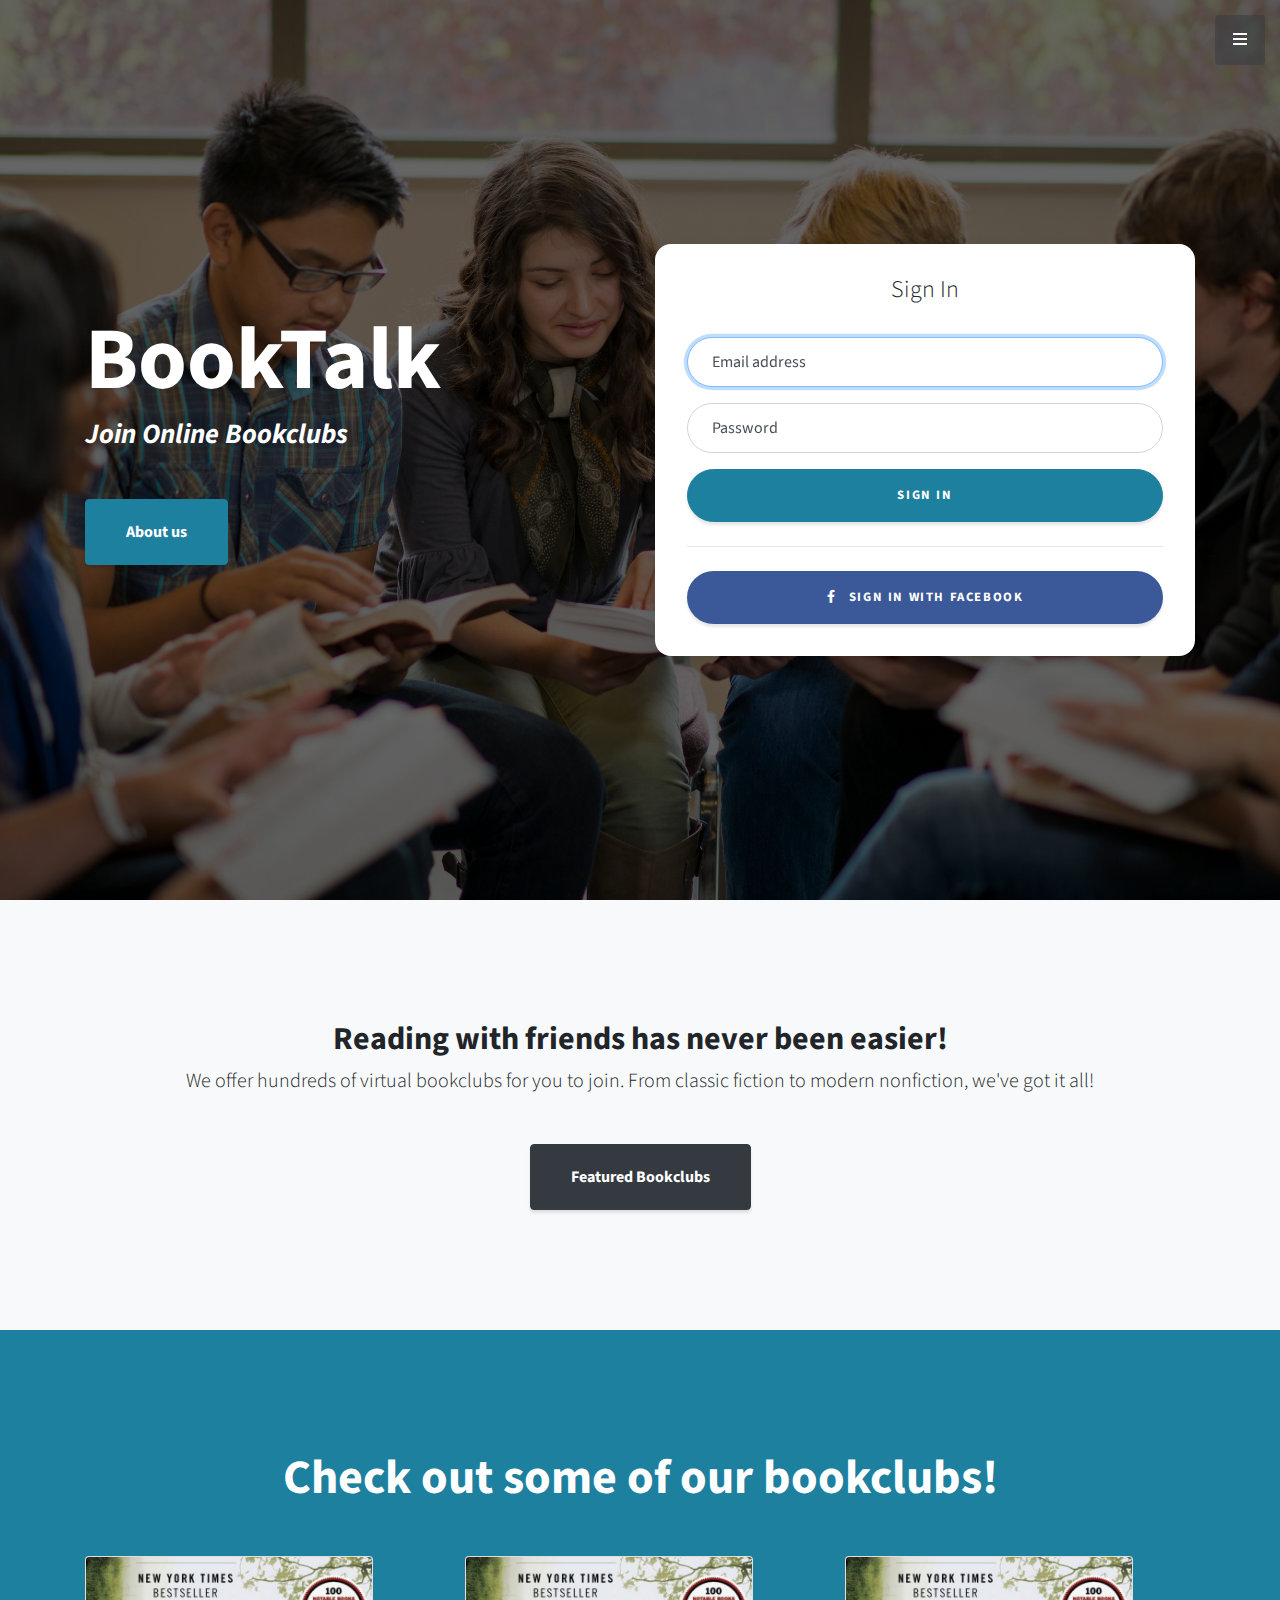
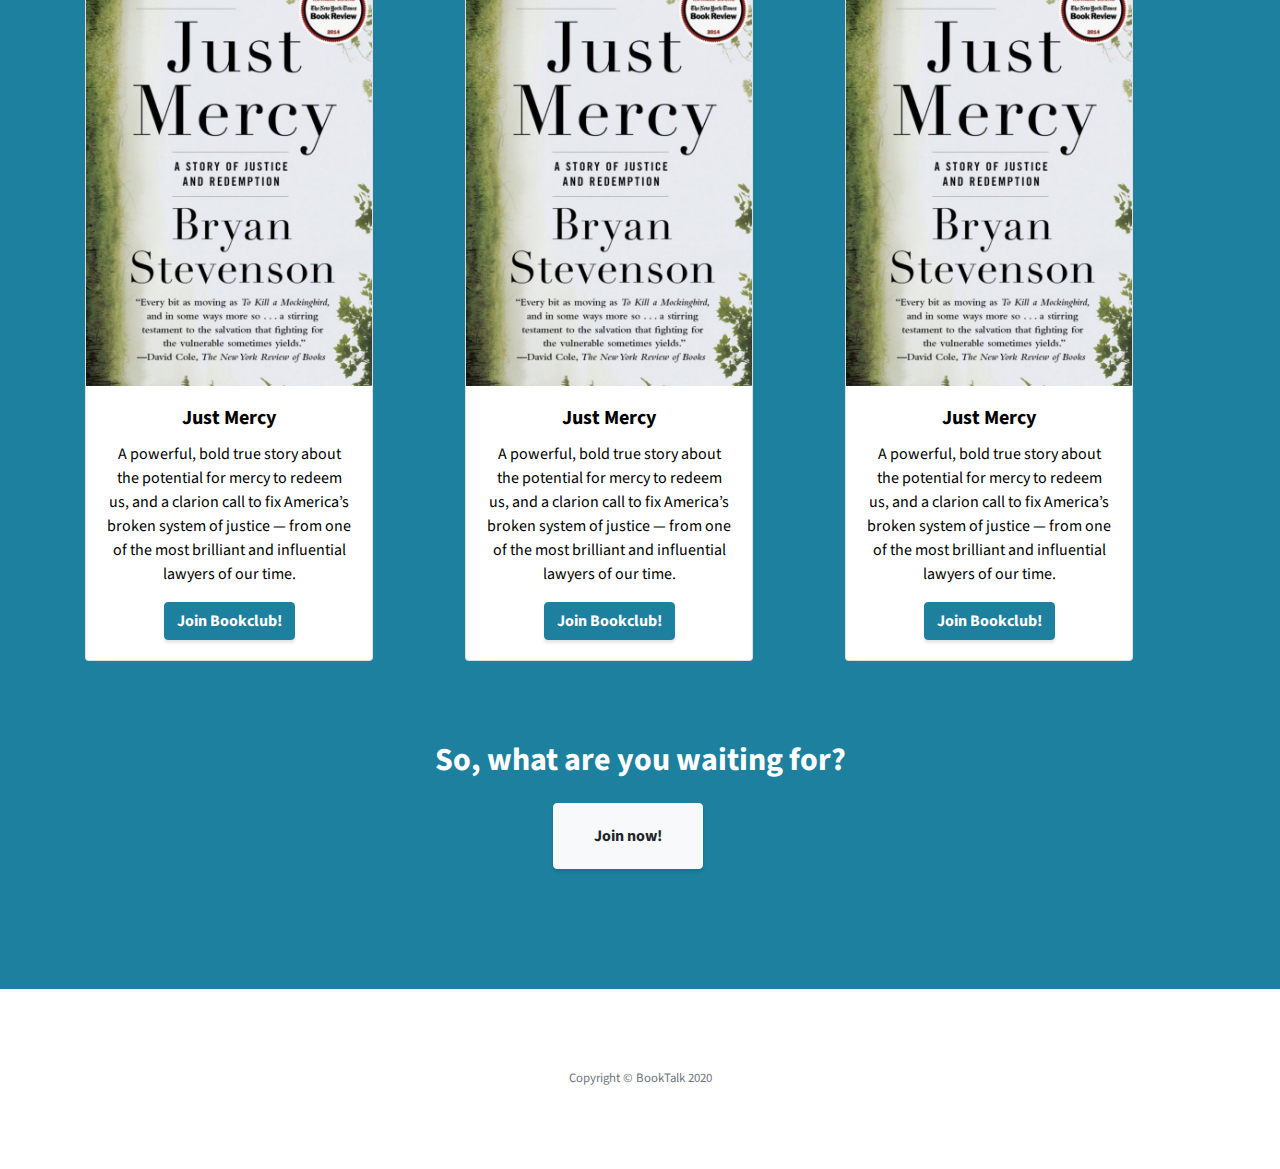
==== templates/index.html @ 4799161d "initial commit" ====
<!DOCTYPE html>
<html lang="en">
  <head>
    <meta charset="utf-8" />
    <meta
      name="viewport"
      content="width=device-width, initial-scale=1, shrink-to-fit=no"
    />
    <meta name="description" content="" />
    <meta name="author" content="" />

    <title>BookTalk - Join online bookclubs now!</title>

    <!-- Bootstrap Core CSS -->
    <link href="../vendor/bootstrap/css/bootstrap.min.css" rel="stylesheet" />

    <!-- Custom Fonts -->
    <link
      href="../vendor/fontawesome-free/css/all.min.css"
      rel="stylesheet"
      type="text/css"
    />
    <link
      href="https://fonts.googleapis.com/css?family=Source+Sans+Pro:300,400,700,300italic,400italic,700italic"
      rel="stylesheet"
      type="text/css"
    />
    <link
      href="../vendor/simple-line-icons/css/simple-line-icons.css"
      rel="stylesheet"
    />

    <!-- Custom CSS -->
    <link href="../css/bt.min.css" rel="stylesheet" />
  </head>

  <body id="page-top">
    <!-- Navigation -->
    <a class="menu-toggle rounded" href="#">
      <i class="fas fa-bars"></i>
    </a>
    <nav id="sidebar-wrapper">
      <ul class="sidebar-nav">
        <li class="sidebar-brand">
          <a class="js-scroll-trigger" href="#page-top">BookTalk</a>
        </li>
        <li class="sidebar-nav-item">
          <a class="js-scroll-trigger" href="#page-top">Home</a>
        </li>
        <li class="sidebar-nav-item">
          <a class="js-scroll-trigger" href="#about">About</a>
        </li>
        <li class="sidebar-nav-item">
          <a class="js-scroll-trigger" href="#bookclubs">Our Bookclubs</a>
        </li>
        <li class="sidebar-nav-item">
          <a class="js-scroll-trigger" href="#bookclubs">Our Bookclubs</a>
        </li>
      </ul>
    </nav>

    <!-- Header -->
    <header class="masthead d-flex">
      <div class="container my-auto">
        <div class="row">
          <div class="col-md-6" style="padding-top: 7rem">
            <h1 class="mb-1">BookTalk</h1>
            <h3 class="mb-5" style="color: white">
              <em>Join Online Bookclubs</em>
            </h3>
            <a class="btn btn-primary btn-xl js-scroll-trigger" href="#about"
              >About us</a
            >
          </div>
          <div class="col-md-6">
            <div class="card card-signin my-5">
              <div class="card-body">
                <h5 class="card-title text-center">Sign In</h5>
                <form class="form-signin">
                  <div class="form-label-group">
                    <input
                      type="email"
                      id="inputEmail"
                      class="form-control"
                      placeholder="Email address"
                      required
                      autofocus
                    />
                    <label for="inputEmail">Email address</label>
                  </div>

                  <div class="form-label-group">
                    <input
                      type="password"
                      id="inputPassword"
                      class="form-control"
                      placeholder="Password"
                      required
                    />
                    <label for="inputPassword">Password</label>
                  </div>
                  <button
                    class="btn btn-lg btn-primary btn-block text-uppercase"
                    type="submit"
                  >
                    Sign in
                  </button>
                  <hr class="my-4" />
                  <button
                    class="btn btn-lg btn-facebook btn-block text-uppercase"
                    type="submit"
                  >
                    <i class="fab fa-facebook-f mr-2"></i> Sign in with Facebook
                  </button>
                </form>
              </div>
            </div>
          </div>
        </div>
      </div>
      <div class="overlay"></div>
    </header>

    <!-- About -->
    <section class="content-section bg-light" id="about">
      <div class="container text-center">
        <div class="row">
          <div class="col-lg-10 mx-auto">
            <h2>Reading with friends has never been easier!</h2>
            <p class="lead mb-5">
              We offer hundreds of virtual bookclubs for you to join. From
              classic fiction to modern nonfiction, we've got it all!
            </p>
            <a class="btn btn-dark btn-xl js-scroll-trigger" href="#services"
              >Featured Bookclubs</a
            >
          </div>
        </div>
      </div>
    </section>

    <!-- Featured Bookclubs -->
    <section
      class="content-section bg-primary text-white text-center"
      id="services"
    >
      <div class="container">
        <div class="content-section-heading">
          <h2 class="mb-5">Check out some of our bookclubs!</h2>
        </div>
        <div class="row" style="color: black">
          <div class="col-md-4">
            <div class="card" style="width: 18rem">
              <img
                class="card-img-top"
                src="../img/just-mercy.jpg"
                alt="Just Mercy"
              />
              <div class="card-body">
                <h5 class="card-title">Just Mercy</h5>
                <p class="card-text">
                  A powerful, bold true story about the potential for mercy to
                  redeem us, and a clarion call to fix America’s broken system
                  of justice — from one of the most brilliant and influential
                  lawyers of our time.
                </p>
                <a href="#" class="btn btn-primary">Join Bookclub!</a>
              </div>
            </div>
          </div>
          <div class="col-md-4">
            <div class="card" style="width: 18rem">
              <img
                class="card-img-top"
                src="../img/just-mercy.jpg"
                alt="Just Mercy"
              />
              <div class="card-body">
                <h5 class="card-title">Just Mercy</h5>
                <p class="card-text">
                  A powerful, bold true story about the potential for mercy to
                  redeem us, and a clarion call to fix America’s broken system
                  of justice — from one of the most brilliant and influential
                  lawyers of our time.
                </p>
                <a href="#" class="btn btn-primary">Join Bookclub!</a>
              </div>
            </div>
          </div>
          <div class="col-md-4">
            <div class="card" style="width: 18rem">
              <img
                class="card-img-top"
                src="../img/just-mercy.jpg"
                alt="Just Mercy"
              />
              <div class="card-body">
                <h5 class="card-title">Just Mercy</h5>
                <p class="card-text">
                  A powerful, bold true story about the potential for mercy to
                  redeem us, and a clarion call to fix America’s broken system
                  of justice — from one of the most brilliant and influential
                  lawyers of our time.
                </p>
                <a href="#" class="btn btn-primary">Join Bookclub!</a>
              </div>
            </div>
          </div>
        </div>
      </div>
      <div class="container text-center" style="padding-top: 5rem">
        <h2 class="mb-4">So, what are you waiting for?</h2>
        <a href="#!" class="btn btn-xl btn-light mr-4">Join now!</a>
      </div>
    </section>

    <!-- Footer -->
    <footer class="footer text-center">
      <div class="container">
        <p class="text-muted small mb-0">Copyright &copy; BookTalk 2020</p>
      </div>
    </footer>

    <!-- Scroll to Top Button-->
    <a class="scroll-to-top rounded js-scroll-trigger" href="#page-top">
      <i class="fas fa-angle-up"></i>
    </a>

    <!-- Bootstrap core JavaScript -->
    <script src="../vendor/jquery/jquery.min.js"></script>
    <script src="../vendor/bootstrap/js/bootstrap.bundle.min.js"></script>

    <!-- Plugin JavaScript -->
    <script src="../vendor/jquery-easing/jquery.easing.min.js"></script>

    <!-- Custom scripts for this template -->
    <script src="../js/bt.min.js"></script>
  </body>
</html>
---- vendor/simple-line-icons/css/simple-line-icons.css ----
@font-face {
  font-family: 'simple-line-icons';
  src: url('../fonts/Simple-Line-Icons.eot?v=2.4.0');
  src: url('../fonts/Simple-Line-Icons.eot?v=2.4.0#iefix') format('embedded-opentype'), url('../fonts/Simple-Line-Icons.woff2?v=2.4.0') format('woff2'), url('../fonts/Simple-Line-Icons.ttf?v=2.4.0') format('truetype'), url('../fonts/Simple-Line-Icons.woff?v=2.4.0') format('woff'), url('../fonts/Simple-Line-Icons.svg?v=2.4.0#simple-line-icons') format('svg');
  font-weight: normal;
  font-style: normal;
}
/*
 Use the following CSS code if you want to have a class per icon.
 Instead of a list of all class selectors, you can use the generic [class*="icon-"] selector, but it's slower:
*/
.icon-user,
.icon-people,
.icon-user-female,
.icon-user-follow,
.icon-user-following,
.icon-user-unfollow,
.icon-login,
.icon-logout,
.icon-emotsmile,
.icon-phone,
.icon-call-end,
.icon-call-in,
.icon-call-out,
.icon-map,
.icon-location-pin,
.icon-direction,
.icon-directions,
.icon-compass,
.icon-layers,
.icon-menu,
.icon-list,
.icon-options-vertical,
.icon-options,
.icon-arrow-down,
.icon-arrow-left,
.icon-arrow-right,
.icon-arrow-up,
.icon-arrow-up-circle,
.icon-arrow-left-circle,
.icon-arrow-right-circle,
.icon-arrow-down-circle,
.icon-check,
.icon-clock,
.icon-plus,
.icon-minus,
.icon-close,
.icon-event,
.icon-exclamation,
.icon-organization,
.icon-trophy,
.icon-screen-smartphone,
.icon-screen-desktop,
.icon-plane,
.icon-notebook,
.icon-mustache,
.icon-mouse,
.icon-magnet,
.icon-energy,
.icon-disc,
.icon-cursor,
.icon-cursor-move,
.icon-crop,
.icon-chemistry,
.icon-speedometer,
.icon-shield,
.icon-screen-tablet,
.icon-magic-wand,
.icon-hourglass,
.icon-graduation,
.icon-ghost,
.icon-game-controller,
.icon-fire,
.icon-eyeglass,
.icon-envelope-open,
.icon-envelope-letter,
.icon-bell,
.icon-badge,
.icon-anchor,
.icon-wallet,
.icon-vector,
.icon-speech,
.icon-puzzle,
.icon-printer,
.icon-present,
.icon-playlist,
.icon-pin,
.icon-picture,
.icon-handbag,
.icon-globe-alt,
.icon-globe,
.icon-folder-alt,
.icon-folder,
.icon-film,
.icon-feed,
.icon-drop,
.icon-drawer,
.icon-docs,
.icon-doc,
.icon-diamond,
.icon-cup,
.icon-calculator,
.icon-bubbles,
.icon-briefcase,
.icon-book-open,
.icon-basket-loaded,
.icon-basket,
.icon-bag,
.icon-action-undo,
.icon-action-redo,
.icon-wrench,
.icon-umbrella,
.icon-trash,
.icon-tag,
.icon-support,
.icon-frame,
.icon-size-fullscreen,
.icon-size-actual,
.icon-shuffle,
.icon-share-alt,
.icon-share,
.icon-rocket,
.icon-question,
.icon-pie-chart,
.icon-pencil,
.icon-note,
.icon-loop,
.icon-home,
.icon-grid,
.icon-graph,
.icon-microphone,
.icon-music-tone-alt,
.icon-music-tone,
.icon-earphones-alt,
.icon-earphones,
.icon-equalizer,
.icon-like,
.icon-dislike,
.icon-control-start,
.icon-control-rewind,
.icon-control-play,
.icon-control-pause,
.icon-control-forward,
.icon-control-end,
.icon-volume-1,
.icon-volume-2,
.icon-volume-off,
.icon-calendar,
.icon-bulb,
.icon-chart,
.icon-ban,
.icon-bubble,
.icon-camrecorder,
.icon-camera,
.icon-cloud-download,
.icon-cloud-upload,
.icon-envelope,
.icon-eye,
.icon-flag,
.icon-heart,
.icon-info,
.icon-key,
.icon-link,
.icon-lock,
.icon-lock-open,
.icon-magnifier,
.icon-magnifier-add,
.icon-magnifier-remove,
.icon-paper-clip,
.icon-paper-plane,
.icon-power,
.icon-refresh,
.icon-reload,
.icon-settings,
.icon-star,
.icon-symbol-female,
.icon-symbol-male,
.icon-target,
.icon-credit-card,
.icon-paypal,
.icon-social-tumblr,
.icon-social-twitter,
.icon-social-facebook,
.icon-social-instagram,
.icon-social-linkedin,
.icon-social-pinterest,
.icon-social-github,
.icon-social-google,
.icon-social-reddit,
.icon-social-skype,
.icon-social-dribbble,
.icon-social-behance,
.icon-social-foursqare,
.icon-social-soundcloud,
.icon-social-spotify,
.icon-social-stumbleupon,
.icon-social-youtube,
.icon-social-dropbox,
.icon-social-vkontakte,
.icon-social-steam {
  font-family: 'simple-line-icons';
  speak: none;
  font-style: normal;
  font-weight: normal;
  font-variant: normal;
  text-transform: none;
  line-height: 1;
  /* Better Font Rendering =========== */
  -webkit-font-smoothing: antialiased;
  -moz-osx-font-smoothing: grayscale;
}
.icon-user:before {
  content: "\e005";
}
.icon-people:before {
  content: "\e001";
}
.icon-user-female:before {
  content: "\e000";
}
.icon-user-follow:before {
  content: "\e002";
}
.icon-user-following:before {
  content: "\e003";
}
.icon-user-unfollow:before {
  content: "\e004";
}
.icon-login:before {
  content: "\e066";
}
.icon-logout:before {
  content: "\e065";
}
.icon-emotsmile:before {
  content: "\e021";
}
.icon-phone:before {
  content: "\e600";
}
.icon-call-end:before {
  content: "\e048";
}
.icon-call-in:before {
  content: "\e047";
}
.icon-call-out:before {
  content: "\e046";
}
.icon-map:before {
  content: "\e033";
}
.icon-location-pin:before {
  content: "\e096";
}
.icon-direction:before {
  content: "\e042";
}
.icon-directions:before {
  content: "\e041";
}
.icon-compass:before {
  content: "\e045";
}
.icon-layers:before {
  content: "\e034";
}
.icon-menu:before {
  content: "\e601";
}
.icon-list:before {
  content: "\e067";
}
.icon-options-vertical:before {
  content: "\e602";
}
.icon-options:before {
  content: "\e603";
}
.icon-arrow-down:before {
  content: "\e604";
}
.icon-arrow-left:before {
  content: "\e605";
}
.icon-arrow-right:before {
  content: "\e606";
}
.icon-arrow-up:before {
  content: "\e607";
}
.icon-arrow-up-circle:before {
  content: "\e078";
}
.icon-arrow-left-circle:before {
  content: "\e07a";
}
.icon-arrow-right-circle:before {
  content: "\e079";
}
.icon-arrow-down-circle:before {
  content: "\e07b";
}
.icon-check:before {
  content: "\e080";
}
.icon-clock:before {
  content: "\e081";
}
.icon-plus:before {
  content: "\e095";
}
.icon-minus:before {
  content: "\e615";
}
.icon-close:before {
  content: "\e082";
}
.icon-event:before {
  content: "\e619";
}
.icon-exclamation:before {
  content: "\e617";
}
.icon-organization:before {
  content: "\e616";
}
.icon-trophy:before {
  content: "\e006";
}
.icon-screen-smartphone:before {
  content: "\e010";
}
.icon-screen-desktop:before {
  content: "\e011";
}
.icon-plane:before {
  content: "\e012";
}
.icon-notebook:before {
  content: "\e013";
}
.icon-mustache:before {
  content: "\e014";
}
.icon-mouse:before {
  content: "\e015";
}
.icon-magnet:before {
  content: "\e016";
}
.icon-energy:before {
  content: "\e020";
}
.icon-disc:before {
  content: "\e022";
}
.icon-cursor:before {
  content: "\e06e";
}
.icon-cursor-move:before {
  content: "\e023";
}
.icon-crop:before {
  content: "\e024";
}
.icon-chemistry:before {
  content: "\e026";
}
.icon-speedometer:before {
  content: "\e007";
}
.icon-shield:before {
  content: "\e00e";
}
.icon-screen-tablet:before {
  content: "\e00f";
}
.icon-magic-wand:before {
  content: "\e017";
}
.icon-hourglass:before {
  content: "\e018";
}
.icon-graduation:before {
  content: "\e019";
}
.icon-ghost:before {
  content: "\e01a";
}
.icon-game-controller:before {
  content: "\e01b";
}
.icon-fire:before {
  content: "\e01c";
}
.icon-eyeglass:before {
  content: "\e01d";
}
.icon-envelope-open:before {
  content: "\e01e";
}
.icon-envelope-letter:before {
  content: "\e01f";
}
.icon-bell:before {
  content: "\e027";
}
.icon-badge:before {
  content: "\e028";
}
.icon-anchor:before {
  content: "\e029";
}
.icon-wallet:before {
  content: "\e02a";
}
.icon-vector:before {
  content: "\e02b";
}
.icon-speech:before {
  content: "\e02c";
}
.icon-puzzle:before {
  content: "\e02d";
}
.icon-printer:before {
  content: "\e02e";
}
.icon-present:before {
  content: "\e02f";
}
.icon-playlist:before {
  content: "\e030";
}
.icon-pin:before {
  content: "\e031";
}
.icon-picture:before {
  content: "\e032";
}
.icon-handbag:before {
  content: "\e035";
}
.icon-globe-alt:before {
  content: "\e036";
}
.icon-globe:before {
  content: "\e037";
}
.icon-folder-alt:before {
  content: "\e039";
}
.icon-folder:before {
  content: "\e089";
}
.icon-film:before {
  content: "\e03a";
}
.icon-feed:before {
  content: "\e03b";
}
.icon-drop:before {
  content: "\e03e";
}
.icon-drawer:before {
  content: "\e03f";
}
.icon-docs:before {
  content: "\e040";
}
.icon-doc:before {
  content: "\e085";
}
.icon-diamond:before {
  content: "\e043";
}
.icon-cup:before {
  content: "\e044";
}
.icon-calculator:before {
  content: "\e049";
}
.icon-bubbles:before {
  content: "\e04a";
}
.icon-briefcase:before {
  content: "\e04b";
}
.icon-book-open:before {
  content: "\e04c";
}
.icon-basket-loaded:before {
  content: "\e04d";
}
.icon-basket:before {
  content: "\e04e";
}
.icon-bag:before {
  content: "\e04f";
}
.icon-action-undo:before {
  content: "\e050";
}
.icon-action-redo:before {
  content: "\e051";
}
.icon-wrench:before {
  content: "\e052";
}
.icon-umbrella:before {
  content: "\e053";
}
.icon-trash:before {
  content: "\e054";
}
.icon-tag:before {
  content: "\e055";
}
.icon-support:before {
  content: "\e056";
}
.icon-frame:before {
  content: "\e038";
}
.icon-size-fullscreen:before {
  content: "\e057";
}
.icon-size-actual:before {
  content: "\e058";
}
.icon-shuffle:before {
  content: "\e059";
}
.icon-share-alt:before {
  content: "\e05a";
}
.icon-share:before {
  content: "\e05b";
}
.icon-rocket:before {
  content: "\e05c";
}
.icon-question:before {
  content: "\e05d";
}
.icon-pie-chart:before {
  content: "\e05e";
}
.icon-pencil:before {
  content: "\e05f";
}
.icon-note:before {
  content: "\e060";
}
.icon-loop:before {
  content: "\e064";
}
.icon-home:before {
  content: "\e069";
}
.icon-grid:before {
  content: "\e06a";
}
.icon-graph:before {
  content: "\e06b";
}
.icon-microphone:before {
  content: "\e063";
}
.icon-music-tone-alt:before {
  content: "\e061";
}
.icon-music-tone:before {
  content: "\e062";
}
.icon-earphones-alt:before {
  content: "\e03c";
}
.icon-earphones:before {
  content: "\e03d";
}
.icon-equalizer:before {
  content: "\e06c";
}
.icon-like:before {
  content: "\e068";
}
.icon-dislike:before {
  content: "\e06d";
}
.icon-control-start:before {
  content: "\e06f";
}
.icon-control-rewind:before {
  content: "\e070";
}
.icon-control-play:before {
  content: "\e071";
}
.icon-control-pause:before {
  content: "\e072";
}
.icon-control-forward:before {
  content: "\e073";
}
.icon-control-end:before {
  content: "\e074";
}
.icon-volume-1:before {
  content: "\e09f";
}
.icon-volume-2:before {
  content: "\e0a0";
}
.icon-volume-off:before {
  content: "\e0a1";
}
.icon-calendar:before {
  content: "\e075";
}
.icon-bulb:before {
  content: "\e076";
}
.icon-chart:before {
  content: "\e077";
}
.icon-ban:before {
  content: "\e07c";
}
.icon-bubble:before {
  content: "\e07d";
}
.icon-camrecorder:before {
  content: "\e07e";
}
.icon-camera:before {
  content: "\e07f";
}
.icon-cloud-download:before {
  content: "\e083";
}
.icon-cloud-upload:before {
  content: "\e084";
}
.icon-envelope:before {
  content: "\e086";
}
.icon-eye:before {
  content: "\e087";
}
.icon-flag:before {
  content: "\e088";
}
.icon-heart:before {
  content: "\e08a";
}
.icon-info:before {
  content: "\e08b";
}
.icon-key:before {
  content: "\e08c";
}
.icon-link:before {
  content: "\e08d";
}
.icon-lock:before {
  content: "\e08e";
}
.icon-lock-open:before {
  content: "\e08f";
}
.icon-magnifier:before {
  content: "\e090";
}
.icon-magnifier-add:before {
  content: "\e091";
}
.icon-magnifier-remove:before {
  content: "\e092";
}
.icon-paper-clip:before {
  content: "\e093";
}
.icon-paper-plane:before {
  content: "\e094";
}
.icon-power:before {
  content: "\e097";
}
.icon-refresh:before {
  content: "\e098";
}
.icon-reload:before {
  content: "\e099";
}
.icon-settings:before {
  content: "\e09a";
}
.icon-star:before {
  content: "\e09b";
}
.icon-symbol-female:before {
  content: "\e09c";
}
.icon-symbol-male:before {
  content: "\e09d";
}
.icon-target:before {
  content: "\e09e";
}
.icon-credit-card:before {
  content: "\e025";
}
.icon-paypal:before {
  content: "\e608";
}
.icon-social-tumblr:before {
  content: "\e00a";
}
.icon-social-twitter:before {
  content: "\e009";
}
.icon-social-facebook:before {
  content: "\e00b";
}
.icon-social-instagram:before {
  content: "\e609";
}
.icon-social-linkedin:before {
  content: "\e60a";
}
.icon-social-pinterest:before {
  content: "\e60b";
}
.icon-social-github:before {
  content: "\e60c";
}
.icon-social-google:before {
  content: "\e60d";
}
.icon-social-reddit:before {
  content: "\e60e";
}
.icon-social-skype:before {
  content: "\e60f";
}
.icon-social-dribbble:before {
  content: "\e00d";
}
.icon-social-behance:before {
  content: "\e610";
}
.icon-social-foursqare:before {
  content: "\e611";
}
.icon-social-soundcloud:before {
  content: "\e612";
}
.icon-social-spotify:before {
  content: "\e613";
}
.icon-social-stumbleupon:before {
  content: "\e614";
}
.icon-social-youtube:before {
  content: "\e008";
}
.icon-social-dropbox:before {
  content: "\e00c";
}
.icon-social-vkontakte:before {
  content: "\e618";
}
.icon-social-steam:before {
  content: "\e620";
}
---- css/bt.min.css ----
/*!
 * Start Bootstrap - Stylish Portfolio v5.0.8 (https://startbootstrap.com/themes/stylish-portfolio)
 * Copyright 2013-2020 Start Bootstrap
 * Licensed under MIT (https://github.com/StartBootstrap/startbootstrap-stylish-portfolio/blob/master/LICENSE)
 */
body,
html {
  width: 100%;
  height: 100%;
}
body {
  font-family: "Source Sans Pro";
}
.btn-xl {
  padding: 1.25rem 2.5rem;
}
.content-section {
  padding-top: 7.5rem;
  padding-bottom: 7.5rem;
}
.content-section-heading h2 {
  font-size: 3rem;
}
.content-section-heading h3 {
  font-size: 1rem;
  text-transform: uppercase;
}
h1,
h2,
h3,
h4,
h5,
h6 {
  font-weight: 700;
}
.text-faded {
  color: rgba(255, 255, 255, 0.7);
}
.map {
  height: 30rem;
}
@media (max-width: 992px) {
  .map {
    height: 75%;
  }
}
.map iframe {
  pointer-events: none;
}
.scroll-to-top {
  position: fixed;
  right: 15px;
  bottom: 15px;
  display: none;
  width: 50px;
  height: 50px;
  text-align: center;
  color: #fff;
  background: rgba(52, 58, 64, 0.5);
  line-height: 45px;
}
.scroll-to-top:focus,
.scroll-to-top:hover {
  color: #fff;
}
.scroll-to-top:hover {
  background: #343a40;
}
.scroll-to-top i {
  font-weight: 800;
}
.masthead {
  min-height: 30rem;
  position: relative;
  display: table;
  width: 100%;
  height: auto;
  padding-top: 8rem;
  padding-bottom: 8rem;
  background: linear-gradient(0deg, rgba(0, 0, 0, 0.6), rgba(0, 0, 0, 0.6)),
    url(../img/bg-masthead.jpg);
  background-position: center center;
  background-repeat: no-repeat;
  background-size: cover;
}
.masthead h1 {
  font-size: 4rem;
  margin: 0;
  padding: 0;
  color: white;
}
@media (min-width: 992px) {
  .masthead {
    height: 100vh;
  }
  .masthead h1 {
    font-size: 5.5rem;
  }
}
#sidebar-wrapper {
  position: fixed;
  z-index: 2;
  right: 0;
  width: 250px;
  height: 100%;
  transition: all 0.4s ease 0s;
  transform: translateX(250px);
  background: #1d809f;
  border-left: 1px solid rgba(255, 255, 255, 0.1);
}
.sidebar-nav {
  position: absolute;
  top: 0;
  width: 250px;
  margin: 0;
  padding: 0;
  list-style: none;
}
.sidebar-nav li.sidebar-nav-item a {
  display: block;
  text-decoration: none;
  color: #fff;
  padding: 15px;
}
.sidebar-nav li a:hover {
  text-decoration: none;
  color: #fff;
  background: rgba(255, 255, 255, 0.2);
}
.sidebar-nav li a:active,
.sidebar-nav li a:focus {
  text-decoration: none;
}
.sidebar-nav > .sidebar-brand {
  font-size: 1.2rem;
  background: rgba(52, 58, 64, 0.1);
  height: 80px;
  line-height: 50px;
  padding-top: 15px;
  padding-bottom: 15px;
  padding-left: 15px;
}
.sidebar-nav > .sidebar-brand a {
  color: #fff;
}
.sidebar-nav > .sidebar-brand a:hover {
  color: #fff;
  background: 0 0;
}
#sidebar-wrapper.active {
  right: 250px;
  width: 250px;
  transition: all 0.4s ease 0s;
}
.menu-toggle {
  position: fixed;
  right: 15px;
  top: 15px;
  width: 50px;
  height: 50px;
  text-align: center;
  color: #fff;
  background: rgba(52, 58, 64, 0.5);
  line-height: 50px;
  z-index: 999;
}
.menu-toggle:focus,
.menu-toggle:hover {
  color: #fff;
}
.menu-toggle:hover {
  background: #343a40;
}
.service-icon {
  background-color: #fff;
  color: #1d809f;
  height: 7rem;
  width: 7rem;
  display: block;
  line-height: 7.5rem;
  font-size: 2.25rem;
  box-shadow: 0 3px 3px 0 rgba(0, 0, 0, 0.1);
}
.callout {
  padding: 15rem 0;
  background: linear-gradient(
      90deg,
      rgba(255, 255, 255, 0.1) 0,
      rgba(255, 255, 255, 0.1) 100%
    ),
    url(../img/bg-callout.jpg);
  background-position: center center;
  background-repeat: no-repeat;
  background-size: cover;
}
.callout h2 {
  font-size: 3.5rem;
  font-weight: 700;
  display: block;
  max-width: 30rem;
}
.portfolio-item {
  display: block;
  position: relative;
  overflow: hidden;
  max-width: 530px;
  margin: auto auto 1rem;
}
.portfolio-item .caption {
  display: flex;
  height: 100%;
  width: 100%;
  background-color: rgba(33, 37, 41, 0.2);
  position: absolute;
  top: 0;
  bottom: 0;
  z-index: 1;
}
.portfolio-item .caption .caption-content {
  color: #fff;
  margin: auto 2rem 2rem;
}
.portfolio-item .caption .caption-content h2 {
  font-size: 0.8rem;
  text-transform: uppercase;
}
.portfolio-item .caption .caption-content p {
  font-weight: 300;
  font-size: 1.2rem;
}
@media (min-width: 992px) {
  .portfolio-item {
    max-width: none;
    margin: 0;
  }
  .portfolio-item .caption {
    transition: background-color 0.7s, -webkit-clip-path 0.25s ease-out;
    transition: clip-path 0.25s ease-out, background-color 0.7s;
    transition: clip-path 0.25s ease-out, background-color 0.7s,
      -webkit-clip-path 0.25s ease-out;
    -webkit-clip-path: inset(0);
    clip-path: inset(0);
  }
  .portfolio-item .caption .caption-content {
    transition: opacity 0.25s;
    margin-left: 5rem;
    margin-right: 5rem;
    margin-bottom: 5rem;
  }
  .portfolio-item img {
    transition: -webkit-clip-path 0.25s ease-out;
    transition: clip-path 0.25s ease-out;
    transition: clip-path 0.25s ease-out, -webkit-clip-path 0.25s ease-out;
    -webkit-clip-path: inset(-1px);
    clip-path: inset(-1px);
  }
  .portfolio-item:hover img {
    -webkit-clip-path: inset(2rem);
    clip-path: inset(2rem);
  }
  .portfolio-item:hover .caption {
    background-color: rgba(29, 128, 159, 0.9);
    -webkit-clip-path: inset(2rem);
    clip-path: inset(2rem);
  }
}
.map iframe {
  height: 100%;
  width: 100%;
  border: 0;
}
footer.footer {
  padding-top: 5rem;
  padding-bottom: 5rem;
}
footer.footer .social-link {
  display: block;
  height: 4rem;
  width: 4rem;
  line-height: 4.3rem;
  font-size: 1.5rem;
  background-color: #1d809f;
  transition: background-color 0.15s ease-in-out;
  box-shadow: 0 3px 3px 0 rgba(0, 0, 0, 0.1);
}
footer.footer .social-link:hover {
  background-color: #155d74;
  text-decoration: none;
}
a {
  color: #1d809f;
}
a:active,
a:focus,
a:hover {
  color: #155d74;
}
.btn-primary {
  background-color: #1d809f !important;
  border-color: #1d809f !important;
  color: #fff !important;
}
.btn-primary:active,
.btn-primary:focus,
.btn-primary:hover {
  background-color: #155d74 !important;
  border-color: #155d74 !important;
}
.btn-secondary {
  background-color: #ecb807 !important;
  border-color: #ecb807 !important;
  color: #fff !important;
}
.btn-secondary:active,
.btn-secondary:focus,
.btn-secondary:hover {
  background-color: #ba9106 !important;
  border-color: #ba9106 !important;
}
.btn-dark {
  color: #fff !important;
}
.btn {
  box-shadow: 0 3px 3px 0 rgba(0, 0, 0, 0.1);
  font-weight: 700;
}
.bg-primary {
  background-color: #1d809f !important;
}
.text-primary {
  color: #1d809f !important;
}
.text-secondary {
  color: #ecb807 !important;
}
.card-signin {
  border: 0;
  border-radius: 1rem;
  box-shadow: 0 0.5rem 1rem 0 rgba(0, 0, 0, 0.1);
}

.card-signin .card-title {
  margin-bottom: 2rem;
  font-weight: 300;
  font-size: 1.5rem;
}

.card-signin .card-body {
  padding: 2rem;
}

.form-signin {
  width: 100%;
}

.form-signin .btn {
  font-size: 80%;
  border-radius: 5rem;
  letter-spacing: 0.1rem;
  font-weight: bold;
  padding: 1rem;
  transition: all 0.2s;
}

.form-label-group {
  position: relative;
  margin-bottom: 1rem;
}

.form-label-group input {
  height: auto;
  border-radius: 2rem;
}

.form-label-group > input,
.form-label-group > label {
  padding: var(--input-padding-y) var(--input-padding-x);
}

.form-label-group > label {
  position: absolute;
  top: 0;
  left: 0;
  display: block;
  width: 100%;
  margin-bottom: 0;
  /* Override default `<label>` margin */
  line-height: 1.5;
  color: #495057;
  border: 1px solid transparent;
  border-radius: 0.25rem;
  transition: all 0.1s ease-in-out;
}

.form-label-group input::-webkit-input-placeholder {
  color: transparent;
}

.form-label-group input:-ms-input-placeholder {
  color: transparent;
}

.form-label-group input::-ms-input-placeholder {
  color: transparent;
}

.form-label-group input::-moz-placeholder {
  color: transparent;
}

.form-label-group input::placeholder {
  color: transparent;
}

.form-label-group input:not(:placeholder-shown) {
  padding-top: calc(var(--input-padding-y) + var(--input-padding-y) * (2 / 3));
  padding-bottom: calc(var(--input-padding-y) / 3);
}

.form-label-group input:not(:placeholder-shown) ~ label {
  padding-top: calc(var(--input-padding-y) / 3);
  padding-bottom: calc(var(--input-padding-y) / 3);
  font-size: 12px;
  color: #777;
}

.btn-google {
  color: white;
  background-color: #ea4335;
}

.btn-facebook {
  color: white;
  background-color: #3b5998;
}

/* Fallback for Edge
  -------------------------------------------------- */

@supports (-ms-ime-align: auto) {
  .form-label-group > label {
    display: none;
  }
  .form-label-group input::-ms-input-placeholder {
    color: #777;
  }
}

/* Fallback for IE
  -------------------------------------------------- */

@media all and (-ms-high-contrast: none), (-ms-high-contrast: active) {
  .form-label-group > label {
    display: none;
  }
  .form-label-group input:-ms-input-placeholder {
    color: #777;
  }
}
:root {
  --input-padding-x: 1.5rem;
  --input-padding-y: 0.75rem;
}
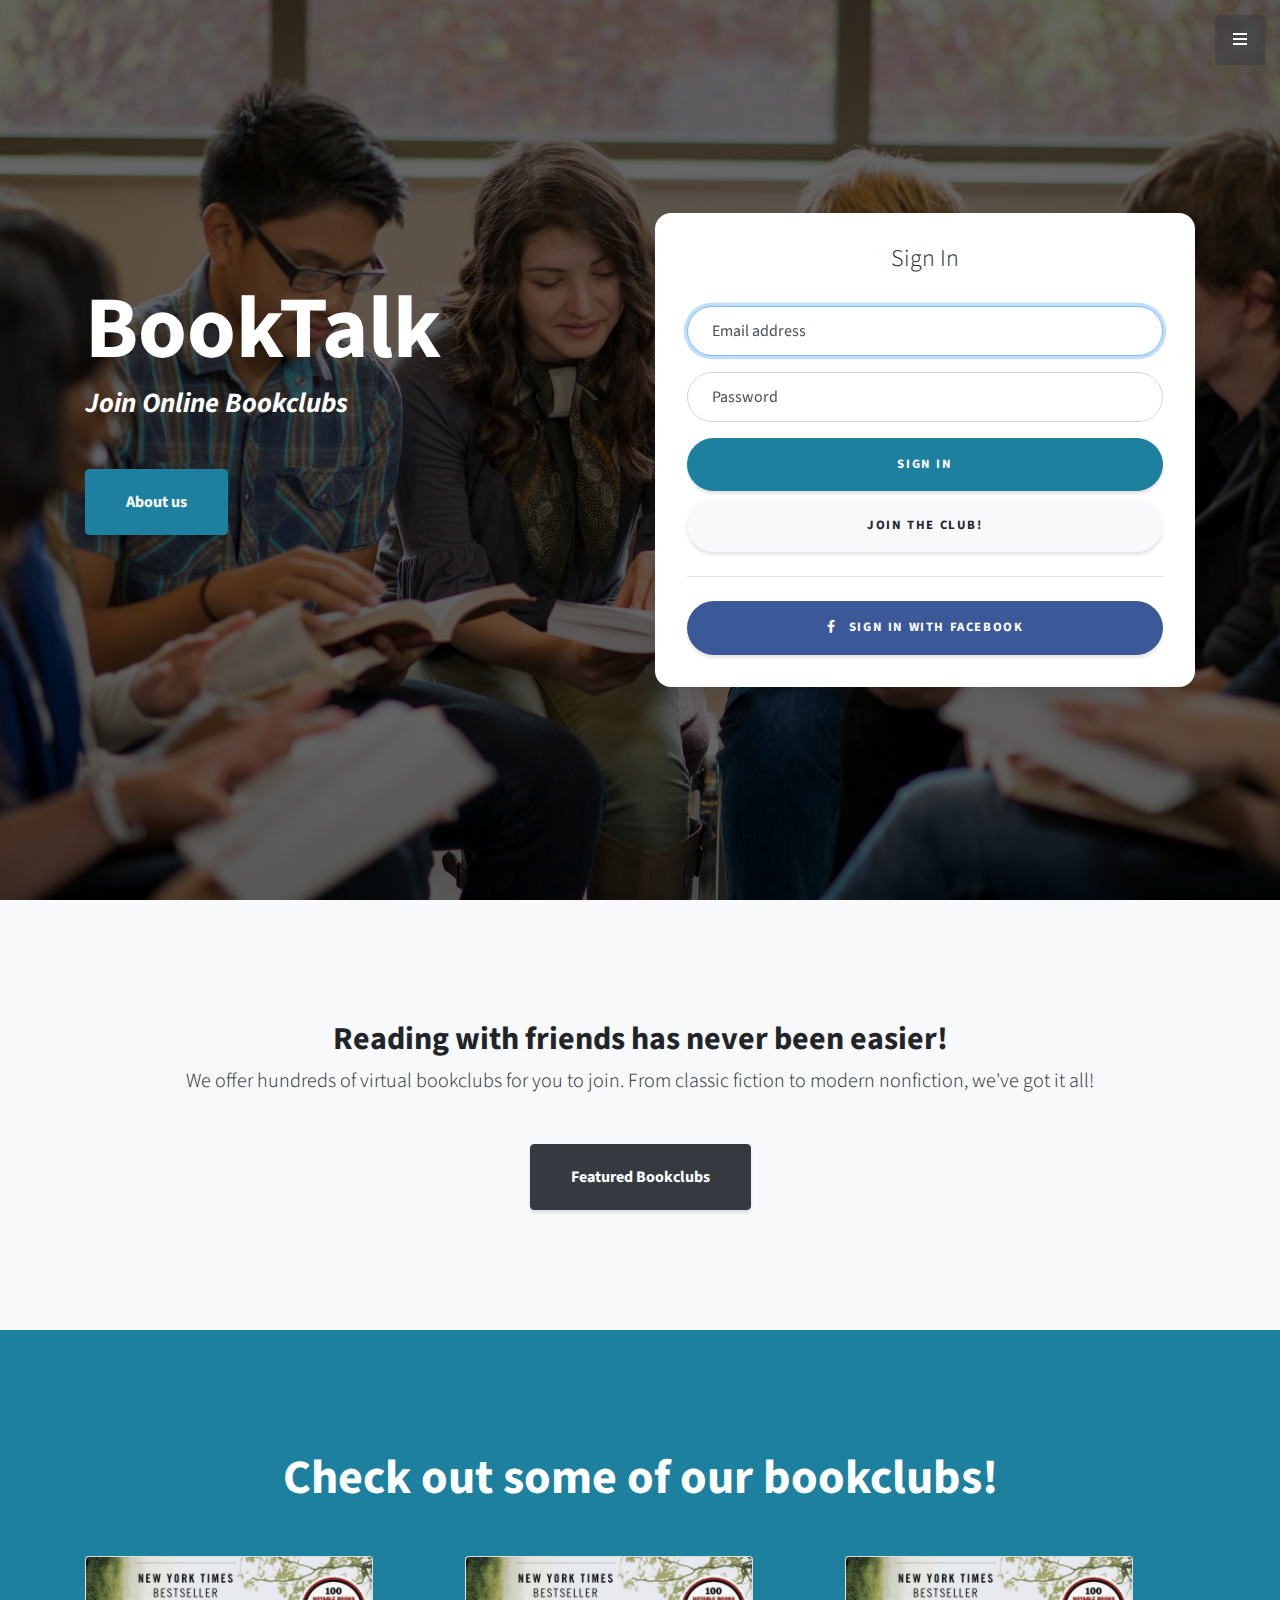
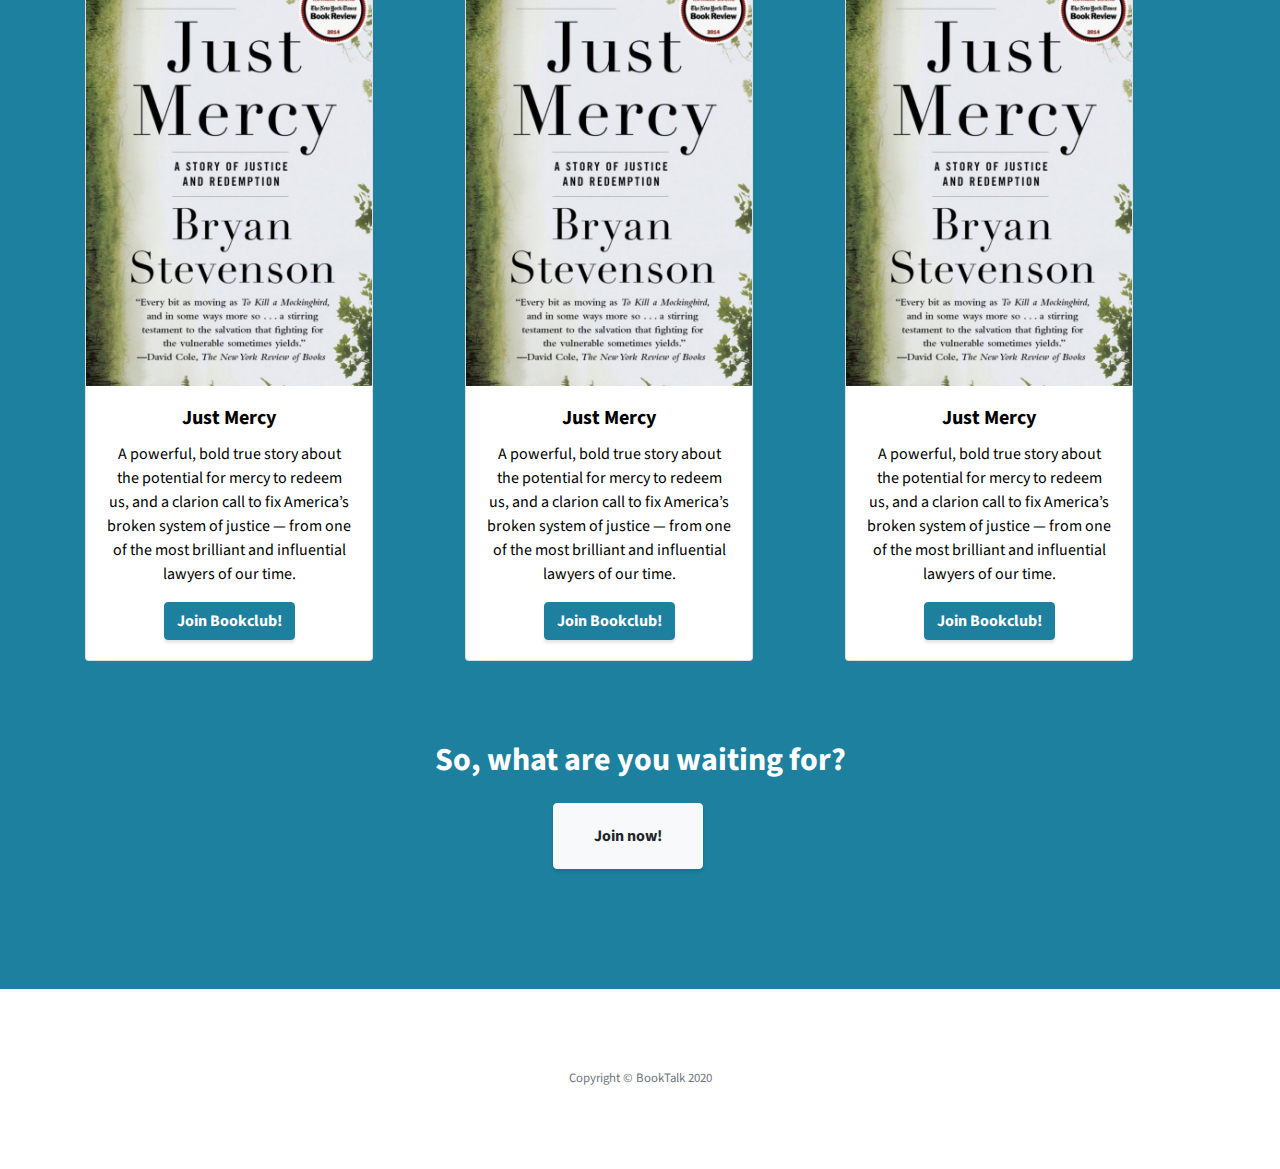
==== commit 6906a7af: "Added sign up modal, fixed section link." ====
--- a/templates/index.html
+++ b/templates/index.html
@@ -12,11 +12,14 @@
     <title>BookTalk - Join online bookclubs now!</title>
 
     <!-- Bootstrap Core CSS -->
-    <link href="../vendor/bootstrap/css/bootstrap.min.css" rel="stylesheet" />
+    <link
+      href="../static/vendor/bootstrap/css/bootstrap.min.css"
+      rel="stylesheet"
+    />
 
     <!-- Custom Fonts -->
     <link
-      href="../vendor/fontawesome-free/css/all.min.css"
+      href="../static/vendor/fontawesome-free/css/all.min.css"
       rel="stylesheet"
       type="text/css"
     />
@@ -26,12 +29,12 @@
       type="text/css"
     />
     <link
-      href="../vendor/simple-line-icons/css/simple-line-icons.css"
+      href="../static/vendor/simple-line-icons/css/simple-line-icons.css"
       rel="stylesheet"
     />
 
     <!-- Custom CSS -->
-    <link href="../css/bt.min.css" rel="stylesheet" />
+    <link href="../static/css/bt.min.css" rel="stylesheet" />
   </head>
 
   <body id="page-top">
@@ -105,6 +108,13 @@
                   >
                     Sign in
                   </button>
+                  <button
+                    class="btn btn-lg btn-light btn-block text-uppercase"
+                    data-toggle="modal"
+                    data-target="#signUpModal"
+                  >
+                    Join the club!
+                  </button>
                   <hr class="my-4" />
                   <button
                     class="btn btn-lg btn-facebook btn-block text-uppercase"
@@ -131,7 +141,7 @@
               We offer hundreds of virtual bookclubs for you to join. From
               classic fiction to modern nonfiction, we've got it all!
             </p>
-            <a class="btn btn-dark btn-xl js-scroll-trigger" href="#services"
+            <a class="btn btn-dark btn-xl js-scroll-trigger" href="#bookclubs"
               >Featured Bookclubs</a
             >
           </div>
@@ -142,7 +152,7 @@
     <!-- Featured Bookclubs -->
     <section
       class="content-section bg-primary text-white text-center"
-      id="services"
+      id="bookclubs"
     >
       <div class="container">
         <div class="content-section-heading">
@@ -153,7 +163,7 @@
             <div class="card" style="width: 18rem">
               <img
                 class="card-img-top"
-                src="../img/just-mercy.jpg"
+                src="../static/img/just-mercy.jpg"
                 alt="Just Mercy"
               />
               <div class="card-body">
@@ -172,7 +182,7 @@
             <div class="card" style="width: 18rem">
               <img
                 class="card-img-top"
-                src="../img/just-mercy.jpg"
+                src="../static/img/just-mercy.jpg"
                 alt="Just Mercy"
               />
               <div class="card-body">
@@ -191,7 +201,7 @@
             <div class="card" style="width: 18rem">
               <img
                 class="card-img-top"
-                src="../img/just-mercy.jpg"
+                src="../static/img/just-mercy.jpg"
                 alt="Just Mercy"
               />
               <div class="card-body">
@@ -210,7 +220,13 @@
       </div>
       <div class="container text-center" style="padding-top: 5rem">
         <h2 class="mb-4">So, what are you waiting for?</h2>
-        <a href="#!" class="btn btn-xl btn-light mr-4">Join now!</a>
+        <a
+          href="#!"
+          class="btn btn-xl btn-light mr-4"
+          data-toggle="modal"
+          data-target="#signUpModal"
+          >Join now!</a
+        >
       </div>
     </section>
 
@@ -221,19 +237,86 @@
       </div>
     </footer>
 
+    <!-- Sign up Modal-->
+
+    <!-- Modal -->
+    <div
+      class="modal fade"
+      id="signUpModal"
+      tabindex="-1"
+      role="dialog"
+      aria-labelledby="signUpModalTitle"
+      aria-hidden="true"
+    >
+      <div class="modal-dialog modal-dialog-centered" role="document">
+        <div class="modal-content">
+          <div class="modal-header">
+            <h5 class="modal-title" id="signUpModalTitle">Join the club!</h5>
+            <button
+              type="button"
+              class="close"
+              data-dismiss="modal"
+              aria-label="Close"
+            >
+              <span aria-hidden="true">&times;</span>
+            </button>
+          </div>
+          <div class="modal-body">
+            <form class="form-signin">
+              <div class="form-label-group">
+                <input
+                  type="email"
+                  id="inputEmail"
+                  class="form-control"
+                  placeholder="Email address"
+                  required
+                  autofocus
+                />
+                <label for="inputEmail">Email address</label>
+              </div>
+
+              <div class="form-label-group">
+                <input
+                  type="password"
+                  id="inputPassword"
+                  class="form-control"
+                  placeholder="Password"
+                  required
+                />
+                <label for="inputPassword">Password</label>
+              </div>
+              <button
+                class="btn btn-lg btn-light btn-block text-uppercase"
+                type="submit"
+              >
+                Create account
+              </button>
+              <hr class="my-4" />
+              <button
+                class="btn btn-lg btn-facebook btn-block text-uppercase"
+                type="submit"
+              >
+                <i class="fab fa-facebook-f mr-2"></i> Sign in with Facebook
+              </button>
+            </form>
+          </div>
+        </div>
+      </div>
+    </div>
+
     <!-- Scroll to Top Button-->
     <a class="scroll-to-top rounded js-scroll-trigger" href="#page-top">
       <i class="fas fa-angle-up"></i>
     </a>
 
     <!-- Bootstrap core JavaScript -->
-    <script src="../vendor/jquery/jquery.min.js"></script>
-    <script src="../vendor/bootstrap/js/bootstrap.bundle.min.js"></script>
+    <script src="../static/vendor/jquery/jquery.min.js"></script>
+    <script src="../static/vendor/bootstrap/js/bootstrap.bundle.min.js"></script>
 
     <!-- Plugin JavaScript -->
-    <script src="../vendor/jquery-easing/jquery.easing.min.js"></script>
+    <script src="../static/vendor/jquery-easing/jquery.easing.min.js"></script>
 
     <!-- Custom scripts for this template -->
-    <script src="../js/bt.min.js"></script>
+    <script src="../static/js/bt.min.js"></script>
   </body>
 </html>
--- a/static/vendor/fontawesome-free/css/all.min.css
+++ b/static/vendor/fontawesome-free/css/all.min.css
@@ -0,0 +1,5 @@
+/*!
+ * Font Awesome Free 5.13.1 by @fontawesome - https://fontawesome.com
+ * License - https://fontawesome.com/license/free (Icons: CC BY 4.0, Fonts: SIL OFL 1.1, Code: MIT License)
+ */
+.fa,.fab,.fad,.fal,.far,.fas{-moz-osx-font-smoothing:grayscale;-webkit-font-smoothing:antialiased;display:inline-block;font-style:normal;font-variant:normal;text-rendering:auto;line-height:1}.fa-lg{font-size:1.33333em;line-height:.75em;vertical-align:-.0667em}.fa-xs{font-size:.75em}.fa-sm{font-size:.875em}.fa-1x{font-size:1em}.fa-2x{font-size:2em}.fa-3x{font-size:3em}.fa-4x{font-size:4em}.fa-5x{font-size:5em}.fa-6x{font-size:6em}.fa-7x{font-size:7em}.fa-8x{font-size:8em}.fa-9x{font-size:9em}.fa-10x{font-size:10em}.fa-fw{text-align:center;width:1.25em}.fa-ul{list-style-type:none;margin-left:2.5em;padding-left:0}.fa-ul>li{position:relative}.fa-li{left:-2em;position:absolute;text-align:center;width:2em;line-height:inherit}.fa-border{border:.08em solid #eee;border-radius:.1em;padding:.2em .25em .15em}.fa-pull-left{float:left}.fa-pull-right{float:right}.fa.fa-pull-left,.fab.fa-pull-left,.fal.fa-pull-left,.far.fa-pull-left,.fas.fa-pull-left{margin-right:.3em}.fa.fa-pull-right,.fab.fa-pull-right,.fal.fa-pull-right,.far.fa-pull-right,.fas.fa-pull-right{margin-left:.3em}.fa-spin{-webkit-animation:fa-spin 2s linear infinite;animation:fa-spin 2s linear infinite}.fa-pulse{-webkit-animation:fa-spin 1s steps(8) infinite;animation:fa-spin 1s steps(8) infinite}@-webkit-keyframes fa-spin{0%{-webkit-transform:rotate(0deg);transform:rotate(0deg)}to{-webkit-transform:rotate(1turn);transform:rotate(1turn)}}@keyframes fa-spin{0%{-webkit-transform:rotate(0deg);transform:rotate(0deg)}to{-webkit-transform:rotate(1turn);transform:rotate(1turn)}}.fa-rotate-90{-ms-filter:"progid:DXImageTransform.Microsoft.BasicImage(rotation=1)";-webkit-transform:rotate(90deg);transform:rotate(90deg)}.fa-rotate-180{-ms-filter:"progid:DXImageTransform.Microsoft.BasicImage(rotation=2)";-webkit-transform:rotate(180deg);transform:rotate(180deg)}.fa-rotate-270{-ms-filter:"progid:DXImageTransform.Microsoft.BasicImage(rotation=3)";-webkit-transform:rotate(270deg);transform:rotate(270deg)}.fa-flip-horizontal{-ms-filter:"progid:DXImageTransform.Microsoft.BasicImage(rotation=0, mirror=1)";-webkit-transform:scaleX(-1);transform:scaleX(-1)}.fa-flip-vertical{-webkit-transform:scaleY(-1);transform:scaleY(-1)}.fa-flip-both,.fa-flip-horizontal.fa-flip-vertical,.fa-flip-vertical{-ms-filter:"progid:DXImageTransform.Microsoft.BasicImage(rotation=2, mirror=1)"}.fa-flip-both,.fa-flip-horizontal.fa-flip-vertical{-webkit-transform:scale(-1);transform:scale(-1)}:root .fa-flip-both,:root .fa-flip-horizontal,:root .fa-flip-vertical,:root .fa-rotate-90,:root .fa-rotate-180,:root .fa-rotate-270{-webkit-filter:none;filter:none}.fa-stack{display:inline-block;height:2em;line-height:2em;position:relative;vertical-align:middle;width:2.5em}.fa-stack-1x,.fa-stack-2x{left:0;position:absolute;text-align:center;width:100%}.fa-stack-1x{line-height:inherit}.fa-stack-2x{font-size:2em}.fa-inverse{color:#fff}.fa-500px:before{content:"\f26e"}.fa-accessible-icon:before{content:"\f368"}.fa-accusoft:before{content:"\f369"}.fa-acquisitions-incorporated:before{content:"\f6af"}.fa-ad:before{content:"\f641"}.fa-address-book:before{content:"\f2b9"}.fa-address-card:before{content:"\f2bb"}.fa-adjust:before{content:"\f042"}.fa-adn:before{content:"\f170"}.fa-adobe:before{content:"\f778"}.fa-adversal:before{content:"\f36a"}.fa-affiliatetheme:before{content:"\f36b"}.fa-air-freshener:before{content:"\f5d0"}.fa-airbnb:before{content:"\f834"}.fa-algolia:before{content:"\f36c"}.fa-align-center:before{content:"\f037"}.fa-align-justify:before{content:"\f039"}.fa-align-left:before{content:"\f036"}.fa-align-right:before{content:"\f038"}.fa-alipay:before{content:"\f642"}.fa-allergies:before{content:"\f461"}.fa-amazon:before{content:"\f270"}.fa-amazon-pay:before{content:"\f42c"}.fa-ambulance:before{content:"\f0f9"}.fa-american-sign-language-interpreting:before{content:"\f2a3"}.fa-amilia:before{content:"\f36d"}.fa-anchor:before{content:"\f13d"}.fa-android:before{content:"\f17b"}.fa-angellist:before{content:"\f209"}.fa-angle-double-down:before{content:"\f103"}.fa-angle-double-left:before{content:"\f100"}.fa-angle-double-right:before{content:"\f101"}.fa-angle-double-up:before{content:"\f102"}.fa-angle-down:before{content:"\f107"}.fa-angle-left:before{content:"\f104"}.fa-angle-right:before{content:"\f105"}.fa-angle-up:before{content:"\f106"}.fa-angry:before{content:"\f556"}.fa-angrycreative:before{content:"\f36e"}.fa-angular:before{content:"\f420"}.fa-ankh:before{content:"\f644"}.fa-app-store:before{content:"\f36f"}.fa-app-store-ios:before{content:"\f370"}.fa-apper:before{content:"\f371"}.fa-apple:before{content:"\f179"}.fa-apple-alt:before{content:"\f5d1"}.fa-apple-pay:before{content:"\f415"}.fa-archive:before{content:"\f187"}.fa-archway:before{content:"\f557"}.fa-arrow-alt-circle-down:before{content:"\f358"}.fa-arrow-alt-circle-left:before{content:"\f359"}.fa-arrow-alt-circle-right:before{content:"\f35a"}.fa-arrow-alt-circle-up:before{content:"\f35b"}.fa-arrow-circle-down:before{content:"\f0ab"}.fa-arrow-circle-left:before{content:"\f0a8"}.fa-arrow-circle-right:before{content:"\f0a9"}.fa-arrow-circle-up:before{content:"\f0aa"}.fa-arrow-down:before{content:"\f063"}.fa-arrow-left:before{content:"\f060"}.fa-arrow-right:before{content:"\f061"}.fa-arrow-up:before{content:"\f062"}.fa-arrows-alt:before{content:"\f0b2"}.fa-arrows-alt-h:before{content:"\f337"}.fa-arrows-alt-v:before{content:"\f338"}.fa-artstation:before{content:"\f77a"}.fa-assistive-listening-systems:before{content:"\f2a2"}.fa-asterisk:before{content:"\f069"}.fa-asymmetrik:before{content:"\f372"}.fa-at:before{content:"\f1fa"}.fa-atlas:before{content:"\f558"}.fa-atlassian:before{content:"\f77b"}.fa-atom:before{content:"\f5d2"}.fa-audible:before{content:"\f373"}.fa-audio-description:before{content:"\f29e"}.fa-autoprefixer:before{content:"\f41c"}.fa-avianex:before{content:"\f374"}.fa-aviato:before{content:"\f421"}.fa-award:before{content:"\f559"}.fa-aws:before{content:"\f375"}.fa-baby:before{content:"\f77c"}.fa-baby-carriage:before{content:"\f77d"}.fa-backspace:before{content:"\f55a"}.fa-backward:before{content:"\f04a"}.fa-bacon:before{content:"\f7e5"}.fa-bacteria:before{content:"\f959"}.fa-bacterium:before{content:"\f95a"}.fa-bahai:before{content:"\f666"}.fa-balance-scale:before{content:"\f24e"}.fa-balance-scale-left:before{content:"\f515"}.fa-balance-scale-right:before{content:"\f516"}.fa-ban:before{content:"\f05e"}.fa-band-aid:before{content:"\f462"}.fa-bandcamp:before{content:"\f2d5"}.fa-barcode:before{content:"\f02a"}.fa-bars:before{content:"\f0c9"}.fa-baseball-ball:before{content:"\f433"}.fa-basketball-ball:before{content:"\f434"}.fa-bath:before{content:"\f2cd"}.fa-battery-empty:before{content:"\f244"}.fa-battery-full:before{content:"\f240"}.fa-battery-half:before{content:"\f242"}.fa-battery-quarter:before{content:"\f243"}.fa-battery-three-quarters:before{content:"\f241"}.fa-battle-net:before{content:"\f835"}.fa-bed:before{content:"\f236"}.fa-beer:before{content:"\f0fc"}.fa-behance:before{content:"\f1b4"}.fa-behance-square:before{content:"\f1b5"}.fa-bell:before{content:"\f0f3"}.fa-bell-slash:before{content:"\f1f6"}.fa-bezier-curve:before{content:"\f55b"}.fa-bible:before{content:"\f647"}.fa-bicycle:before{content:"\f206"}.fa-biking:before{content:"\f84a"}.fa-bimobject:before{content:"\f378"}.fa-binoculars:before{content:"\f1e5"}.fa-biohazard:before{content:"\f780"}.fa-birthday-cake:before{content:"\f1fd"}.fa-bitbucket:before{content:"\f171"}.fa-bitcoin:before{content:"\f379"}.fa-bity:before{content:"\f37a"}.fa-black-tie:before{content:"\f27e"}.fa-blackberry:before{content:"\f37b"}.fa-blender:before{content:"\f517"}.fa-blender-phone:before{content:"\f6b6"}.fa-blind:before{content:"\f29d"}.fa-blog:before{content:"\f781"}.fa-blogger:before{content:"\f37c"}.fa-blogger-b:before{content:"\f37d"}.fa-bluetooth:before{content:"\f293"}.fa-bluetooth-b:before{content:"\f294"}.fa-bold:before{content:"\f032"}.fa-bolt:before{content:"\f0e7"}.fa-bomb:before{content:"\f1e2"}.fa-bone:before{content:"\f5d7"}.fa-bong:before{content:"\f55c"}.fa-book:before{content:"\f02d"}.fa-book-dead:before{content:"\f6b7"}.fa-book-medical:before{content:"\f7e6"}.fa-book-open:before{content:"\f518"}.fa-book-reader:before{content:"\f5da"}.fa-bookmark:before{content:"\f02e"}.fa-bootstrap:before{content:"\f836"}.fa-border-all:before{content:"\f84c"}.fa-border-none:before{content:"\f850"}.fa-border-style:before{content:"\f853"}.fa-bowling-ball:before{content:"\f436"}.fa-box:before{content:"\f466"}.fa-box-open:before{content:"\f49e"}.fa-box-tissue:before{content:"\f95b"}.fa-boxes:before{content:"\f468"}.fa-braille:before{content:"\f2a1"}.fa-brain:before{content:"\f5dc"}.fa-bread-slice:before{content:"\f7ec"}.fa-briefcase:before{content:"\f0b1"}.fa-briefcase-medical:before{content:"\f469"}.fa-broadcast-tower:before{content:"\f519"}.fa-broom:before{content:"\f51a"}.fa-brush:before{content:"\f55d"}.fa-btc:before{content:"\f15a"}.fa-buffer:before{content:"\f837"}.fa-bug:before{content:"\f188"}.fa-building:before{content:"\f1ad"}.fa-bullhorn:before{content:"\f0a1"}.fa-bullseye:before{content:"\f140"}.fa-burn:before{content:"\f46a"}.fa-buromobelexperte:before{content:"\f37f"}.fa-bus:before{content:"\f207"}.fa-bus-alt:before{content:"\f55e"}.fa-business-time:before{content:"\f64a"}.fa-buy-n-large:before{content:"\f8a6"}.fa-buysellads:before{content:"\f20d"}.fa-calculator:before{content:"\f1ec"}.fa-calendar:before{content:"\f133"}.fa-calendar-alt:before{content:"\f073"}.fa-calendar-check:before{content:"\f274"}.fa-calendar-day:before{content:"\f783"}.fa-calendar-minus:before{content:"\f272"}.fa-calendar-plus:before{content:"\f271"}.fa-calendar-times:before{content:"\f273"}.fa-calendar-week:before{content:"\f784"}.fa-camera:before{content:"\f030"}.fa-camera-retro:before{content:"\f083"}.fa-campground:before{content:"\f6bb"}.fa-canadian-maple-leaf:before{content:"\f785"}.fa-candy-cane:before{content:"\f786"}.fa-cannabis:before{content:"\f55f"}.fa-capsules:before{content:"\f46b"}.fa-car:before{content:"\f1b9"}.fa-car-alt:before{content:"\f5de"}.fa-car-battery:before{content:"\f5df"}.fa-car-crash:before{content:"\f5e1"}.fa-car-side:before{content:"\f5e4"}.fa-caravan:before{content:"\f8ff"}.fa-caret-down:before{content:"\f0d7"}.fa-caret-left:before{content:"\f0d9"}.fa-caret-right:before{content:"\f0da"}.fa-caret-square-down:before{content:"\f150"}.fa-caret-square-left:before{content:"\f191"}.fa-caret-square-right:before{content:"\f152"}.fa-caret-square-up:before{content:"\f151"}.fa-caret-up:before{content:"\f0d8"}.fa-carrot:before{content:"\f787"}.fa-cart-arrow-down:before{content:"\f218"}.fa-cart-plus:before{content:"\f217"}.fa-cash-register:before{content:"\f788"}.fa-cat:before{content:"\f6be"}.fa-cc-amazon-pay:before{content:"\f42d"}.fa-cc-amex:before{content:"\f1f3"}.fa-cc-apple-pay:before{content:"\f416"}.fa-cc-diners-club:before{content:"\f24c"}.fa-cc-discover:before{content:"\f1f2"}.fa-cc-jcb:before{content:"\f24b"}.fa-cc-mastercard:before{content:"\f1f1"}.fa-cc-paypal:before{content:"\f1f4"}.fa-cc-stripe:before{content:"\f1f5"}.fa-cc-visa:before{content:"\f1f0"}.fa-centercode:before{content:"\f380"}.fa-centos:before{content:"\f789"}.fa-certificate:before{content:"\f0a3"}.fa-chair:before{content:"\f6c0"}.fa-chalkboard:before{content:"\f51b"}.fa-chalkboard-teacher:before{content:"\f51c"}.fa-charging-station:before{content:"\f5e7"}.fa-chart-area:before{content:"\f1fe"}.fa-chart-bar:before{content:"\f080"}.fa-chart-line:before{content:"\f201"}.fa-chart-pie:before{content:"\f200"}.fa-check:before{content:"\f00c"}.fa-check-circle:before{content:"\f058"}.fa-check-double:before{content:"\f560"}.fa-check-square:before{content:"\f14a"}.fa-cheese:before{content:"\f7ef"}.fa-chess:before{content:"\f439"}.fa-chess-bishop:before{content:"\f43a"}.fa-chess-board:before{content:"\f43c"}.fa-chess-king:before{content:"\f43f"}.fa-chess-knight:before{content:"\f441"}.fa-chess-pawn:before{content:"\f443"}.fa-chess-queen:before{content:"\f445"}.fa-chess-rook:before{content:"\f447"}.fa-chevron-circle-down:before{content:"\f13a"}.fa-chevron-circle-left:before{content:"\f137"}.fa-chevron-circle-right:before{content:"\f138"}.fa-chevron-circle-up:before{content:"\f139"}.fa-chevron-down:before{content:"\f078"}.fa-chevron-left:before{content:"\f053"}.fa-chevron-right:before{content:"\f054"}.fa-chevron-up:before{content:"\f077"}.fa-child:before{content:"\f1ae"}.fa-chrome:before{content:"\f268"}.fa-chromecast:before{content:"\f838"}.fa-church:before{content:"\f51d"}.fa-circle:before{content:"\f111"}.fa-circle-notch:before{content:"\f1ce"}.fa-city:before{content:"\f64f"}.fa-clinic-medical:before{content:"\f7f2"}.fa-clipboard:before{content:"\f328"}.fa-clipboard-check:before{content:"\f46c"}.fa-clipboard-list:before{content:"\f46d"}.fa-clock:before{content:"\f017"}.fa-clone:before{content:"\f24d"}.fa-closed-captioning:before{content:"\f20a"}.fa-cloud:before{content:"\f0c2"}.fa-cloud-download-alt:before{content:"\f381"}.fa-cloud-meatball:before{content:"\f73b"}.fa-cloud-moon:before{content:"\f6c3"}.fa-cloud-moon-rain:before{content:"\f73c"}.fa-cloud-rain:before{content:"\f73d"}.fa-cloud-showers-heavy:before{content:"\f740"}.fa-cloud-sun:before{content:"\f6c4"}.fa-cloud-sun-rain:before{content:"\f743"}.fa-cloud-upload-alt:before{content:"\f382"}.fa-cloudscale:before{content:"\f383"}.fa-cloudsmith:before{content:"\f384"}.fa-cloudversify:before{content:"\f385"}.fa-cocktail:before{content:"\f561"}.fa-code:before{content:"\f121"}.fa-code-branch:before{content:"\f126"}.fa-codepen:before{content:"\f1cb"}.fa-codiepie:before{content:"\f284"}.fa-coffee:before{content:"\f0f4"}.fa-cog:before{content:"\f013"}.fa-cogs:before{content:"\f085"}.fa-coins:before{content:"\f51e"}.fa-columns:before{content:"\f0db"}.fa-comment:before{content:"\f075"}.fa-comment-alt:before{content:"\f27a"}.fa-comment-dollar:before{content:"\f651"}.fa-comment-dots:before{content:"\f4ad"}.fa-comment-medical:before{content:"\f7f5"}.fa-comment-slash:before{content:"\f4b3"}.fa-comments:before{content:"\f086"}.fa-comments-dollar:before{content:"\f653"}.fa-compact-disc:before{content:"\f51f"}.fa-compass:before{content:"\f14e"}.fa-compress:before{content:"\f066"}.fa-compress-alt:before{content:"\f422"}.fa-compress-arrows-alt:before{content:"\f78c"}.fa-concierge-bell:before{content:"\f562"}.fa-confluence:before{content:"\f78d"}.fa-connectdevelop:before{content:"\f20e"}.fa-contao:before{content:"\f26d"}.fa-cookie:before{content:"\f563"}.fa-cookie-bite:before{content:"\f564"}.fa-copy:before{content:"\f0c5"}.fa-copyright:before{content:"\f1f9"}.fa-cotton-bureau:before{content:"\f89e"}.fa-couch:before{content:"\f4b8"}.fa-cpanel:before{content:"\f388"}.fa-creative-commons:before{content:"\f25e"}.fa-creative-commons-by:before{content:"\f4e7"}.fa-creative-commons-nc:before{content:"\f4e8"}.fa-creative-commons-nc-eu:before{content:"\f4e9"}.fa-creative-commons-nc-jp:before{content:"\f4ea"}.fa-creative-commons-nd:before{content:"\f4eb"}.fa-creative-commons-pd:before{content:"\f4ec"}.fa-creative-commons-pd-alt:before{content:"\f4ed"}.fa-creative-commons-remix:before{content:"\f4ee"}.fa-creative-commons-sa:before{content:"\f4ef"}.fa-creative-commons-sampling:before{content:"\f4f0"}.fa-creative-commons-sampling-plus:before{content:"\f4f1"}.fa-creative-commons-share:before{content:"\f4f2"}.fa-creative-commons-zero:before{content:"\f4f3"}.fa-credit-card:before{content:"\f09d"}.fa-critical-role:before{content:"\f6c9"}.fa-crop:before{content:"\f125"}.fa-crop-alt:before{content:"\f565"}.fa-cross:before{content:"\f654"}.fa-crosshairs:before{content:"\f05b"}.fa-crow:before{content:"\f520"}.fa-crown:before{content:"\f521"}.fa-crutch:before{content:"\f7f7"}.fa-css3:before{content:"\f13c"}.fa-css3-alt:before{content:"\f38b"}.fa-cube:before{content:"\f1b2"}.fa-cubes:before{content:"\f1b3"}.fa-cut:before{content:"\f0c4"}.fa-cuttlefish:before{content:"\f38c"}.fa-d-and-d:before{content:"\f38d"}.fa-d-and-d-beyond:before{content:"\f6ca"}.fa-dailymotion:before{content:"\f952"}.fa-dashcube:before{content:"\f210"}.fa-database:before{content:"\f1c0"}.fa-deaf:before{content:"\f2a4"}.fa-deezer:before{content:"\f977"}.fa-delicious:before{content:"\f1a5"}.fa-democrat:before{content:"\f747"}.fa-deploydog:before{content:"\f38e"}.fa-deskpro:before{content:"\f38f"}.fa-desktop:before{content:"\f108"}.fa-dev:before{content:"\f6cc"}.fa-deviantart:before{content:"\f1bd"}.fa-dharmachakra:before{content:"\f655"}.fa-dhl:before{content:"\f790"}.fa-diagnoses:before{content:"\f470"}.fa-diaspora:before{content:"\f791"}.fa-dice:before{content:"\f522"}.fa-dice-d20:before{content:"\f6cf"}.fa-dice-d6:before{content:"\f6d1"}.fa-dice-five:before{content:"\f523"}.fa-dice-four:before{content:"\f524"}.fa-dice-one:before{content:"\f525"}.fa-dice-six:before{content:"\f526"}.fa-dice-three:before{content:"\f527"}.fa-dice-two:before{content:"\f528"}.fa-digg:before{content:"\f1a6"}.fa-digital-ocean:before{content:"\f391"}.fa-digital-tachograph:before{content:"\f566"}.fa-directions:before{content:"\f5eb"}.fa-discord:before{content:"\f392"}.fa-discourse:before{content:"\f393"}.fa-disease:before{content:"\f7fa"}.fa-divide:before{content:"\f529"}.fa-dizzy:before{content:"\f567"}.fa-dna:before{content:"\f471"}.fa-dochub:before{content:"\f394"}.fa-docker:before{content:"\f395"}.fa-dog:before{content:"\f6d3"}.fa-dollar-sign:before{content:"\f155"}.fa-dolly:before{content:"\f472"}.fa-dolly-flatbed:before{content:"\f474"}.fa-donate:before{content:"\f4b9"}.fa-door-closed:before{content:"\f52a"}.fa-door-open:before{content:"\f52b"}.fa-dot-circle:before{content:"\f192"}.fa-dove:before{content:"\f4ba"}.fa-download:before{content:"\f019"}.fa-draft2digital:before{content:"\f396"}.fa-drafting-compass:before{content:"\f568"}.fa-dragon:before{content:"\f6d5"}.fa-draw-polygon:before{content:"\f5ee"}.fa-dribbble:before{content:"\f17d"}.fa-dribbble-square:before{content:"\f397"}.fa-dropbox:before{content:"\f16b"}.fa-drum:before{content:"\f569"}.fa-drum-steelpan:before{content:"\f56a"}.fa-drumstick-bite:before{content:"\f6d7"}.fa-drupal:before{content:"\f1a9"}.fa-dumbbell:before{content:"\f44b"}.fa-dumpster:before{content:"\f793"}.fa-dumpster-fire:before{content:"\f794"}.fa-dungeon:before{content:"\f6d9"}.fa-dyalog:before{content:"\f399"}.fa-earlybirds:before{content:"\f39a"}.fa-ebay:before{content:"\f4f4"}.fa-edge:before{content:"\f282"}.fa-edge-legacy:before{content:"\f978"}.fa-edit:before{content:"\f044"}.fa-egg:before{content:"\f7fb"}.fa-eject:before{content:"\f052"}.fa-elementor:before{content:"\f430"}.fa-ellipsis-h:before{content:"\f141"}.fa-ellipsis-v:before{content:"\f142"}.fa-ello:before{content:"\f5f1"}.fa-ember:before{content:"\f423"}.fa-empire:before{content:"\f1d1"}.fa-envelope:before{content:"\f0e0"}.fa-envelope-open:before{content:"\f2b6"}.fa-envelope-open-text:before{content:"\f658"}.fa-envelope-square:before{content:"\f199"}.fa-envira:before{content:"\f299"}.fa-equals:before{content:"\f52c"}.fa-eraser:before{content:"\f12d"}.fa-erlang:before{content:"\f39d"}.fa-ethereum:before{content:"\f42e"}.fa-ethernet:before{content:"\f796"}.fa-etsy:before{content:"\f2d7"}.fa-euro-sign:before{content:"\f153"}.fa-evernote:before{content:"\f839"}.fa-exchange-alt:before{content:"\f362"}.fa-exclamation:before{content:"\f12a"}.fa-exclamation-circle:before{content:"\f06a"}.fa-exclamation-triangle:before{content:"\f071"}.fa-expand:before{content:"\f065"}.fa-expand-alt:before{content:"\f424"}.fa-expand-arrows-alt:before{content:"\f31e"}.fa-expeditedssl:before{content:"\f23e"}.fa-external-link-alt:before{content:"\f35d"}.fa-external-link-square-alt:before{content:"\f360"}.fa-eye:before{content:"\f06e"}.fa-eye-dropper:before{content:"\f1fb"}.fa-eye-slash:before{content:"\f070"}.fa-facebook:before{content:"\f09a"}.fa-facebook-f:before{content:"\f39e"}.fa-facebook-messenger:before{content:"\f39f"}.fa-facebook-square:before{content:"\f082"}.fa-fan:before{content:"\f863"}.fa-fantasy-flight-games:before{content:"\f6dc"}.fa-fast-backward:before{content:"\f049"}.fa-fast-forward:before{content:"\f050"}.fa-faucet:before{content:"\f905"}.fa-fax:before{content:"\f1ac"}.fa-feather:before{content:"\f52d"}.fa-feather-alt:before{content:"\f56b"}.fa-fedex:before{content:"\f797"}.fa-fedora:before{content:"\f798"}.fa-female:before{content:"\f182"}.fa-fighter-jet:before{content:"\f0fb"}.fa-figma:before{content:"\f799"}.fa-file:before{content:"\f15b"}.fa-file-alt:before{content:"\f15c"}.fa-file-archive:before{content:"\f1c6"}.fa-file-audio:before{content:"\f1c7"}.fa-file-code:before{content:"\f1c9"}.fa-file-contract:before{content:"\f56c"}.fa-file-csv:before{content:"\f6dd"}.fa-file-download:before{content:"\f56d"}.fa-file-excel:before{content:"\f1c3"}.fa-file-export:before{content:"\f56e"}.fa-file-image:before{content:"\f1c5"}.fa-file-import:before{content:"\f56f"}.fa-file-invoice:before{content:"\f570"}.fa-file-invoice-dollar:before{content:"\f571"}.fa-file-medical:before{content:"\f477"}.fa-file-medical-alt:before{content:"\f478"}.fa-file-pdf:before{content:"\f1c1"}.fa-file-powerpoint:before{content:"\f1c4"}.fa-file-prescription:before{content:"\f572"}.fa-file-signature:before{content:"\f573"}.fa-file-upload:before{content:"\f574"}.fa-file-video:before{content:"\f1c8"}.fa-file-word:before{content:"\f1c2"}.fa-fill:before{content:"\f575"}.fa-fill-drip:before{content:"\f576"}.fa-film:before{content:"\f008"}.fa-filter:before{content:"\f0b0"}.fa-fingerprint:before{content:"\f577"}.fa-fire:before{content:"\f06d"}.fa-fire-alt:before{content:"\f7e4"}.fa-fire-extinguisher:before{content:"\f134"}.fa-firefox:before{content:"\f269"}.fa-firefox-browser:before{content:"\f907"}.fa-first-aid:before{content:"\f479"}.fa-first-order:before{content:"\f2b0"}.fa-first-order-alt:before{content:"\f50a"}.fa-firstdraft:before{content:"\f3a1"}.fa-fish:before{content:"\f578"}.fa-fist-raised:before{content:"\f6de"}.fa-flag:before{content:"\f024"}.fa-flag-checkered:before{content:"\f11e"}.fa-flag-usa:before{content:"\f74d"}.fa-flask:before{content:"\f0c3"}.fa-flickr:before{content:"\f16e"}.fa-flipboard:before{content:"\f44d"}.fa-flushed:before{content:"\f579"}.fa-fly:before{content:"\f417"}.fa-folder:before{content:"\f07b"}.fa-folder-minus:before{content:"\f65d"}.fa-folder-open:before{content:"\f07c"}.fa-folder-plus:before{content:"\f65e"}.fa-font:before{content:"\f031"}.fa-font-awesome:before{content:"\f2b4"}.fa-font-awesome-alt:before{content:"\f35c"}.fa-font-awesome-flag:before{content:"\f425"}.fa-font-awesome-logo-full:before{content:"\f4e6"}.fa-fonticons:before{content:"\f280"}.fa-fonticons-fi:before{content:"\f3a2"}.fa-football-ball:before{content:"\f44e"}.fa-fort-awesome:before{content:"\f286"}.fa-fort-awesome-alt:before{content:"\f3a3"}.fa-forumbee:before{content:"\f211"}.fa-forward:before{content:"\f04e"}.fa-foursquare:before{content:"\f180"}.fa-free-code-camp:before{content:"\f2c5"}.fa-freebsd:before{content:"\f3a4"}.fa-frog:before{content:"\f52e"}.fa-frown:before{content:"\f119"}.fa-frown-open:before{content:"\f57a"}.fa-fulcrum:before{content:"\f50b"}.fa-funnel-dollar:before{content:"\f662"}.fa-futbol:before{content:"\f1e3"}.fa-galactic-republic:before{content:"\f50c"}.fa-galactic-senate:before{content:"\f50d"}.fa-gamepad:before{content:"\f11b"}.fa-gas-pump:before{content:"\f52f"}.fa-gavel:before{content:"\f0e3"}.fa-gem:before{content:"\f3a5"}.fa-genderless:before{content:"\f22d"}.fa-get-pocket:before{content:"\f265"}.fa-gg:before{content:"\f260"}.fa-gg-circle:before{content:"\f261"}.fa-ghost:before{content:"\f6e2"}.fa-gift:before{content:"\f06b"}.fa-gifts:before{content:"\f79c"}.fa-git:before{content:"\f1d3"}.fa-git-alt:before{content:"\f841"}.fa-git-square:before{content:"\f1d2"}.fa-github:before{content:"\f09b"}.fa-github-alt:before{content:"\f113"}.fa-github-square:before{content:"\f092"}.fa-gitkraken:before{content:"\f3a6"}.fa-gitlab:before{content:"\f296"}.fa-gitter:before{content:"\f426"}.fa-glass-cheers:before{content:"\f79f"}.fa-glass-martini:before{content:"\f000"}.fa-glass-martini-alt:before{content:"\f57b"}.fa-glass-whiskey:before{content:"\f7a0"}.fa-glasses:before{content:"\f530"}.fa-glide:before{content:"\f2a5"}.fa-glide-g:before{content:"\f2a6"}.fa-globe:before{content:"\f0ac"}.fa-globe-africa:before{content:"\f57c"}.fa-globe-americas:before{content:"\f57d"}.fa-globe-asia:before{content:"\f57e"}.fa-globe-europe:before{content:"\f7a2"}.fa-gofore:before{content:"\f3a7"}.fa-golf-ball:before{content:"\f450"}.fa-goodreads:before{content:"\f3a8"}.fa-goodreads-g:before{content:"\f3a9"}.fa-google:before{content:"\f1a0"}.fa-google-drive:before{content:"\f3aa"}.fa-google-pay:before{content:"\f979"}.fa-google-play:before{content:"\f3ab"}.fa-google-plus:before{content:"\f2b3"}.fa-google-plus-g:before{content:"\f0d5"}.fa-google-plus-square:before{content:"\f0d4"}.fa-google-wallet:before{content:"\f1ee"}.fa-gopuram:before{content:"\f664"}.fa-graduation-cap:before{content:"\f19d"}.fa-gratipay:before{content:"\f184"}.fa-grav:before{content:"\f2d6"}.fa-greater-than:before{content:"\f531"}.fa-greater-than-equal:before{content:"\f532"}.fa-grimace:before{content:"\f57f"}.fa-grin:before{content:"\f580"}.fa-grin-alt:before{content:"\f581"}.fa-grin-beam:before{content:"\f582"}.fa-grin-beam-sweat:before{content:"\f583"}.fa-grin-hearts:before{content:"\f584"}.fa-grin-squint:before{content:"\f585"}.fa-grin-squint-tears:before{content:"\f586"}.fa-grin-stars:before{content:"\f587"}.fa-grin-tears:before{content:"\f588"}.fa-grin-tongue:before{content:"\f589"}.fa-grin-tongue-squint:before{content:"\f58a"}.fa-grin-tongue-wink:before{content:"\f58b"}.fa-grin-wink:before{content:"\f58c"}.fa-grip-horizontal:before{content:"\f58d"}.fa-grip-lines:before{content:"\f7a4"}.fa-grip-lines-vertical:before{content:"\f7a5"}.fa-grip-vertical:before{content:"\f58e"}.fa-gripfire:before{content:"\f3ac"}.fa-grunt:before{content:"\f3ad"}.fa-guitar:before{content:"\f7a6"}.fa-gulp:before{content:"\f3ae"}.fa-h-square:before{content:"\f0fd"}.fa-hacker-news:before{content:"\f1d4"}.fa-hacker-news-square:before{content:"\f3af"}.fa-hackerrank:before{content:"\f5f7"}.fa-hamburger:before{content:"\f805"}.fa-hammer:before{content:"\f6e3"}.fa-hamsa:before{content:"\f665"}.fa-hand-holding:before{content:"\f4bd"}.fa-hand-holding-heart:before{content:"\f4be"}.fa-hand-holding-medical:before{content:"\f95c"}.fa-hand-holding-usd:before{content:"\f4c0"}.fa-hand-holding-water:before{content:"\f4c1"}.fa-hand-lizard:before{content:"\f258"}.fa-hand-middle-finger:before{content:"\f806"}.fa-hand-paper:before{content:"\f256"}.fa-hand-peace:before{content:"\f25b"}.fa-hand-point-down:before{content:"\f0a7"}.fa-hand-point-left:before{content:"\f0a5"}.fa-hand-point-right:before{content:"\f0a4"}.fa-hand-point-up:before{content:"\f0a6"}.fa-hand-pointer:before{content:"\f25a"}.fa-hand-rock:before{content:"\f255"}.fa-hand-scissors:before{content:"\f257"}.fa-hand-sparkles:before{content:"\f95d"}.fa-hand-spock:before{content:"\f259"}.fa-hands:before{content:"\f4c2"}.fa-hands-helping:before{content:"\f4c4"}.fa-hands-wash:before{content:"\f95e"}.fa-handshake:before{content:"\f2b5"}.fa-handshake-alt-slash:before{content:"\f95f"}.fa-handshake-slash:before{content:"\f960"}.fa-hanukiah:before{content:"\f6e6"}.fa-hard-hat:before{content:"\f807"}.fa-hashtag:before{content:"\f292"}.fa-hat-cowboy:before{content:"\f8c0"}.fa-hat-cowboy-side:before{content:"\f8c1"}.fa-hat-wizard:before{content:"\f6e8"}.fa-hdd:before{content:"\f0a0"}.fa-head-side-cough:before{content:"\f961"}.fa-head-side-cough-slash:before{content:"\f962"}.fa-head-side-mask:before{content:"\f963"}.fa-head-side-virus:before{content:"\f964"}.fa-heading:before{content:"\f1dc"}.fa-headphones:before{content:"\f025"}.fa-headphones-alt:before{content:"\f58f"}.fa-headset:before{content:"\f590"}.fa-heart:before{content:"\f004"}.fa-heart-broken:before{content:"\f7a9"}.fa-heartbeat:before{content:"\f21e"}.fa-helicopter:before{content:"\f533"}.fa-highlighter:before{content:"\f591"}.fa-hiking:before{content:"\f6ec"}.fa-hippo:before{content:"\f6ed"}.fa-hips:before{content:"\f452"}.fa-hire-a-helper:before{content:"\f3b0"}.fa-history:before{content:"\f1da"}.fa-hockey-puck:before{content:"\f453"}.fa-holly-berry:before{content:"\f7aa"}.fa-home:before{content:"\f015"}.fa-hooli:before{content:"\f427"}.fa-hornbill:before{content:"\f592"}.fa-horse:before{content:"\f6f0"}.fa-horse-head:before{content:"\f7ab"}.fa-hospital:before{content:"\f0f8"}.fa-hospital-alt:before{content:"\f47d"}.fa-hospital-symbol:before{content:"\f47e"}.fa-hospital-user:before{content:"\f80d"}.fa-hot-tub:before{content:"\f593"}.fa-hotdog:before{content:"\f80f"}.fa-hotel:before{content:"\f594"}.fa-hotjar:before{content:"\f3b1"}.fa-hourglass:before{content:"\f254"}.fa-hourglass-end:before{content:"\f253"}.fa-hourglass-half:before{content:"\f252"}.fa-hourglass-start:before{content:"\f251"}.fa-house-damage:before{content:"\f6f1"}.fa-house-user:before{content:"\f965"}.fa-houzz:before{content:"\f27c"}.fa-hryvnia:before{content:"\f6f2"}.fa-html5:before{content:"\f13b"}.fa-hubspot:before{content:"\f3b2"}.fa-i-cursor:before{content:"\f246"}.fa-ice-cream:before{content:"\f810"}.fa-icicles:before{content:"\f7ad"}.fa-icons:before{content:"\f86d"}.fa-id-badge:before{content:"\f2c1"}.fa-id-card:before{content:"\f2c2"}.fa-id-card-alt:before{content:"\f47f"}.fa-ideal:before{content:"\f913"}.fa-igloo:before{content:"\f7ae"}.fa-image:before{content:"\f03e"}.fa-images:before{content:"\f302"}.fa-imdb:before{content:"\f2d8"}.fa-inbox:before{content:"\f01c"}.fa-indent:before{content:"\f03c"}.fa-industry:before{content:"\f275"}.fa-infinity:before{content:"\f534"}.fa-info:before{content:"\f129"}.fa-info-circle:before{content:"\f05a"}.fa-instagram:before{content:"\f16d"}.fa-instagram-square:before{content:"\f955"}.fa-intercom:before{content:"\f7af"}.fa-internet-explorer:before{content:"\f26b"}.fa-invision:before{content:"\f7b0"}.fa-ioxhost:before{content:"\f208"}.fa-italic:before{content:"\f033"}.fa-itch-io:before{content:"\f83a"}.fa-itunes:before{content:"\f3b4"}.fa-itunes-note:before{content:"\f3b5"}.fa-java:before{content:"\f4e4"}.fa-jedi:before{content:"\f669"}.fa-jedi-order:before{content:"\f50e"}.fa-jenkins:before{content:"\f3b6"}.fa-jira:before{content:"\f7b1"}.fa-joget:before{content:"\f3b7"}.fa-joint:before{content:"\f595"}.fa-joomla:before{content:"\f1aa"}.fa-journal-whills:before{content:"\f66a"}.fa-js:before{content:"\f3b8"}.fa-js-square:before{content:"\f3b9"}.fa-jsfiddle:before{content:"\f1cc"}.fa-kaaba:before{content:"\f66b"}.fa-kaggle:before{content:"\f5fa"}.fa-key:before{content:"\f084"}.fa-keybase:before{content:"\f4f5"}.fa-keyboard:before{content:"\f11c"}.fa-keycdn:before{content:"\f3ba"}.fa-khanda:before{content:"\f66d"}.fa-kickstarter:before{content:"\f3bb"}.fa-kickstarter-k:before{content:"\f3bc"}.fa-kiss:before{content:"\f596"}.fa-kiss-beam:before{content:"\f597"}.fa-kiss-wink-heart:before{content:"\f598"}.fa-kiwi-bird:before{content:"\f535"}.fa-korvue:before{content:"\f42f"}.fa-landmark:before{content:"\f66f"}.fa-language:before{content:"\f1ab"}.fa-laptop:before{content:"\f109"}.fa-laptop-code:before{content:"\f5fc"}.fa-laptop-house:before{content:"\f966"}.fa-laptop-medical:before{content:"\f812"}.fa-laravel:before{content:"\f3bd"}.fa-lastfm:before{content:"\f202"}.fa-lastfm-square:before{content:"\f203"}.fa-laugh:before{content:"\f599"}.fa-laugh-beam:before{content:"\f59a"}.fa-laugh-squint:before{content:"\f59b"}.fa-laugh-wink:before{content:"\f59c"}.fa-layer-group:before{content:"\f5fd"}.fa-leaf:before{content:"\f06c"}.fa-leanpub:before{content:"\f212"}.fa-lemon:before{content:"\f094"}.fa-less:before{content:"\f41d"}.fa-less-than:before{content:"\f536"}.fa-less-than-equal:before{content:"\f537"}.fa-level-down-alt:before{content:"\f3be"}.fa-level-up-alt:before{content:"\f3bf"}.fa-life-ring:before{content:"\f1cd"}.fa-lightbulb:before{content:"\f0eb"}.fa-line:before{content:"\f3c0"}.fa-link:before{content:"\f0c1"}.fa-linkedin:before{content:"\f08c"}.fa-linkedin-in:before{content:"\f0e1"}.fa-linode:before{content:"\f2b8"}.fa-linux:before{content:"\f17c"}.fa-lira-sign:before{content:"\f195"}.fa-list:before{content:"\f03a"}.fa-list-alt:before{content:"\f022"}.fa-list-ol:before{content:"\f0cb"}.fa-list-ul:before{content:"\f0ca"}.fa-location-arrow:before{content:"\f124"}.fa-lock:before{content:"\f023"}.fa-lock-open:before{content:"\f3c1"}.fa-long-arrow-alt-down:before{content:"\f309"}.fa-long-arrow-alt-left:before{content:"\f30a"}.fa-long-arrow-alt-right:before{content:"\f30b"}.fa-long-arrow-alt-up:before{content:"\f30c"}.fa-low-vision:before{content:"\f2a8"}.fa-luggage-cart:before{content:"\f59d"}.fa-lungs:before{content:"\f604"}.fa-lungs-virus:before{content:"\f967"}.fa-lyft:before{content:"\f3c3"}.fa-magento:before{content:"\f3c4"}.fa-magic:before{content:"\f0d0"}.fa-magnet:before{content:"\f076"}.fa-mail-bulk:before{content:"\f674"}.fa-mailchimp:before{content:"\f59e"}.fa-male:before{content:"\f183"}.fa-mandalorian:before{content:"\f50f"}.fa-map:before{content:"\f279"}.fa-map-marked:before{content:"\f59f"}.fa-map-marked-alt:before{content:"\f5a0"}.fa-map-marker:before{content:"\f041"}.fa-map-marker-alt:before{content:"\f3c5"}.fa-map-pin:before{content:"\f276"}.fa-map-signs:before{content:"\f277"}.fa-markdown:before{content:"\f60f"}.fa-marker:before{content:"\f5a1"}.fa-mars:before{content:"\f222"}.fa-mars-double:before{content:"\f227"}.fa-mars-stroke:before{content:"\f229"}.fa-mars-stroke-h:before{content:"\f22b"}.fa-mars-stroke-v:before{content:"\f22a"}.fa-mask:before{content:"\f6fa"}.fa-mastodon:before{content:"\f4f6"}.fa-maxcdn:before{content:"\f136"}.fa-mdb:before{content:"\f8ca"}.fa-medal:before{content:"\f5a2"}.fa-medapps:before{content:"\f3c6"}.fa-medium:before{content:"\f23a"}.fa-medium-m:before{content:"\f3c7"}.fa-medkit:before{content:"\f0fa"}.fa-medrt:before{content:"\f3c8"}.fa-meetup:before{content:"\f2e0"}.fa-megaport:before{content:"\f5a3"}.fa-meh:before{content:"\f11a"}.fa-meh-blank:before{content:"\f5a4"}.fa-meh-rolling-eyes:before{content:"\f5a5"}.fa-memory:before{content:"\f538"}.fa-mendeley:before{content:"\f7b3"}.fa-menorah:before{content:"\f676"}.fa-mercury:before{content:"\f223"}.fa-meteor:before{content:"\f753"}.fa-microblog:before{content:"\f91a"}.fa-microchip:before{content:"\f2db"}.fa-microphone:before{content:"\f130"}.fa-microphone-alt:before{content:"\f3c9"}.fa-microphone-alt-slash:before{content:"\f539"}.fa-microphone-slash:before{content:"\f131"}.fa-microscope:before{content:"\f610"}.fa-microsoft:before{content:"\f3ca"}.fa-minus:before{content:"\f068"}.fa-minus-circle:before{content:"\f056"}.fa-minus-square:before{content:"\f146"}.fa-mitten:before{content:"\f7b5"}.fa-mix:before{content:"\f3cb"}.fa-mixcloud:before{content:"\f289"}.fa-mixer:before{content:"\f956"}.fa-mizuni:before{content:"\f3cc"}.fa-mobile:before{content:"\f10b"}.fa-mobile-alt:before{content:"\f3cd"}.fa-modx:before{content:"\f285"}.fa-monero:before{content:"\f3d0"}.fa-money-bill:before{content:"\f0d6"}.fa-money-bill-alt:before{content:"\f3d1"}.fa-money-bill-wave:before{content:"\f53a"}.fa-money-bill-wave-alt:before{content:"\f53b"}.fa-money-check:before{content:"\f53c"}.fa-money-check-alt:before{content:"\f53d"}.fa-monument:before{content:"\f5a6"}.fa-moon:before{content:"\f186"}.fa-mortar-pestle:before{content:"\f5a7"}.fa-mosque:before{content:"\f678"}.fa-motorcycle:before{content:"\f21c"}.fa-mountain:before{content:"\f6fc"}.fa-mouse:before{content:"\f8cc"}.fa-mouse-pointer:before{content:"\f245"}.fa-mug-hot:before{content:"\f7b6"}.fa-music:before{content:"\f001"}.fa-napster:before{content:"\f3d2"}.fa-neos:before{content:"\f612"}.fa-network-wired:before{content:"\f6ff"}.fa-neuter:before{content:"\f22c"}.fa-newspaper:before{content:"\f1ea"}.fa-nimblr:before{content:"\f5a8"}.fa-node:before{content:"\f419"}.fa-node-js:before{content:"\f3d3"}.fa-not-equal:before{content:"\f53e"}.fa-notes-medical:before{content:"\f481"}.fa-npm:before{content:"\f3d4"}.fa-ns8:before{content:"\f3d5"}.fa-nutritionix:before{content:"\f3d6"}.fa-object-group:before{content:"\f247"}.fa-object-ungroup:before{content:"\f248"}.fa-odnoklassniki:before{content:"\f263"}.fa-odnoklassniki-square:before{content:"\f264"}.fa-oil-can:before{content:"\f613"}.fa-old-republic:before{content:"\f510"}.fa-om:before{content:"\f679"}.fa-opencart:before{content:"\f23d"}.fa-openid:before{content:"\f19b"}.fa-opera:before{content:"\f26a"}.fa-optin-monster:before{content:"\f23c"}.fa-orcid:before{content:"\f8d2"}.fa-osi:before{content:"\f41a"}.fa-otter:before{content:"\f700"}.fa-outdent:before{content:"\f03b"}.fa-page4:before{content:"\f3d7"}.fa-pagelines:before{content:"\f18c"}.fa-pager:before{content:"\f815"}.fa-paint-brush:before{content:"\f1fc"}.fa-paint-roller:before{content:"\f5aa"}.fa-palette:before{content:"\f53f"}.fa-palfed:before{content:"\f3d8"}.fa-pallet:before{content:"\f482"}.fa-paper-plane:before{content:"\f1d8"}.fa-paperclip:before{content:"\f0c6"}.fa-parachute-box:before{content:"\f4cd"}.fa-paragraph:before{content:"\f1dd"}.fa-parking:before{content:"\f540"}.fa-passport:before{content:"\f5ab"}.fa-pastafarianism:before{content:"\f67b"}.fa-paste:before{content:"\f0ea"}.fa-patreon:before{content:"\f3d9"}.fa-pause:before{content:"\f04c"}.fa-pause-circle:before{content:"\f28b"}.fa-paw:before{content:"\f1b0"}.fa-paypal:before{content:"\f1ed"}.fa-peace:before{content:"\f67c"}.fa-pen:before{content:"\f304"}.fa-pen-alt:before{content:"\f305"}.fa-pen-fancy:before{content:"\f5ac"}.fa-pen-nib:before{content:"\f5ad"}.fa-pen-square:before{content:"\f14b"}.fa-pencil-alt:before{content:"\f303"}.fa-pencil-ruler:before{content:"\f5ae"}.fa-penny-arcade:before{content:"\f704"}.fa-people-arrows:before{content:"\f968"}.fa-people-carry:before{content:"\f4ce"}.fa-pepper-hot:before{content:"\f816"}.fa-percent:before{content:"\f295"}.fa-percentage:before{content:"\f541"}.fa-periscope:before{content:"\f3da"}.fa-person-booth:before{content:"\f756"}.fa-phabricator:before{content:"\f3db"}.fa-phoenix-framework:before{content:"\f3dc"}.fa-phoenix-squadron:before{content:"\f511"}.fa-phone:before{content:"\f095"}.fa-phone-alt:before{content:"\f879"}.fa-phone-slash:before{content:"\f3dd"}.fa-phone-square:before{content:"\f098"}.fa-phone-square-alt:before{content:"\f87b"}.fa-phone-volume:before{content:"\f2a0"}.fa-photo-video:before{content:"\f87c"}.fa-php:before{content:"\f457"}.fa-pied-piper:before{content:"\f2ae"}.fa-pied-piper-alt:before{content:"\f1a8"}.fa-pied-piper-hat:before{content:"\f4e5"}.fa-pied-piper-pp:before{content:"\f1a7"}.fa-pied-piper-square:before{content:"\f91e"}.fa-piggy-bank:before{content:"\f4d3"}.fa-pills:before{content:"\f484"}.fa-pinterest:before{content:"\f0d2"}.fa-pinterest-p:before{content:"\f231"}.fa-pinterest-square:before{content:"\f0d3"}.fa-pizza-slice:before{content:"\f818"}.fa-place-of-worship:before{content:"\f67f"}.fa-plane:before{content:"\f072"}.fa-plane-arrival:before{content:"\f5af"}.fa-plane-departure:before{content:"\f5b0"}.fa-plane-slash:before{content:"\f969"}.fa-play:before{content:"\f04b"}.fa-play-circle:before{content:"\f144"}.fa-playstation:before{content:"\f3df"}.fa-plug:before{content:"\f1e6"}.fa-plus:before{content:"\f067"}.fa-plus-circle:before{content:"\f055"}.fa-plus-square:before{content:"\f0fe"}.fa-podcast:before{content:"\f2ce"}.fa-poll:before{content:"\f681"}.fa-poll-h:before{content:"\f682"}.fa-poo:before{content:"\f2fe"}.fa-poo-storm:before{content:"\f75a"}.fa-poop:before{content:"\f619"}.fa-portrait:before{content:"\f3e0"}.fa-pound-sign:before{content:"\f154"}.fa-power-off:before{content:"\f011"}.fa-pray:before{content:"\f683"}.fa-praying-hands:before{content:"\f684"}.fa-prescription:before{content:"\f5b1"}.fa-prescription-bottle:before{content:"\f485"}.fa-prescription-bottle-alt:before{content:"\f486"}.fa-print:before{content:"\f02f"}.fa-procedures:before{content:"\f487"}.fa-product-hunt:before{content:"\f288"}.fa-project-diagram:before{content:"\f542"}.fa-pump-medical:before{content:"\f96a"}.fa-pump-soap:before{content:"\f96b"}.fa-pushed:before{content:"\f3e1"}.fa-puzzle-piece:before{content:"\f12e"}.fa-python:before{content:"\f3e2"}.fa-qq:before{content:"\f1d6"}.fa-qrcode:before{content:"\f029"}.fa-question:before{content:"\f128"}.fa-question-circle:before{content:"\f059"}.fa-quidditch:before{content:"\f458"}.fa-quinscape:before{content:"\f459"}.fa-quora:before{content:"\f2c4"}.fa-quote-left:before{content:"\f10d"}.fa-quote-right:before{content:"\f10e"}.fa-quran:before{content:"\f687"}.fa-r-project:before{content:"\f4f7"}.fa-radiation:before{content:"\f7b9"}.fa-radiation-alt:before{content:"\f7ba"}.fa-rainbow:before{content:"\f75b"}.fa-random:before{content:"\f074"}.fa-raspberry-pi:before{content:"\f7bb"}.fa-ravelry:before{content:"\f2d9"}.fa-react:before{content:"\f41b"}.fa-reacteurope:before{content:"\f75d"}.fa-readme:before{content:"\f4d5"}.fa-rebel:before{content:"\f1d0"}.fa-receipt:before{content:"\f543"}.fa-record-vinyl:before{content:"\f8d9"}.fa-recycle:before{content:"\f1b8"}.fa-red-river:before{content:"\f3e3"}.fa-reddit:before{content:"\f1a1"}.fa-reddit-alien:before{content:"\f281"}.fa-reddit-square:before{content:"\f1a2"}.fa-redhat:before{content:"\f7bc"}.fa-redo:before{content:"\f01e"}.fa-redo-alt:before{content:"\f2f9"}.fa-registered:before{content:"\f25d"}.fa-remove-format:before{content:"\f87d"}.fa-renren:before{content:"\f18b"}.fa-reply:before{content:"\f3e5"}.fa-reply-all:before{content:"\f122"}.fa-replyd:before{content:"\f3e6"}.fa-republican:before{content:"\f75e"}.fa-researchgate:before{content:"\f4f8"}.fa-resolving:before{content:"\f3e7"}.fa-restroom:before{content:"\f7bd"}.fa-retweet:before{content:"\f079"}.fa-rev:before{content:"\f5b2"}.fa-ribbon:before{content:"\f4d6"}.fa-ring:before{content:"\f70b"}.fa-road:before{content:"\f018"}.fa-robot:before{content:"\f544"}.fa-rocket:before{content:"\f135"}.fa-rocketchat:before{content:"\f3e8"}.fa-rockrms:before{content:"\f3e9"}.fa-route:before{content:"\f4d7"}.fa-rss:before{content:"\f09e"}.fa-rss-square:before{content:"\f143"}.fa-ruble-sign:before{content:"\f158"}.fa-ruler:before{content:"\f545"}.fa-ruler-combined:before{content:"\f546"}.fa-ruler-horizontal:before{content:"\f547"}.fa-ruler-vertical:before{content:"\f548"}.fa-running:before{content:"\f70c"}.fa-rupee-sign:before{content:"\f156"}.fa-rust:before{content:"\f97a"}.fa-sad-cry:before{content:"\f5b3"}.fa-sad-tear:before{content:"\f5b4"}.fa-safari:before{content:"\f267"}.fa-salesforce:before{content:"\f83b"}.fa-sass:before{content:"\f41e"}.fa-satellite:before{content:"\f7bf"}.fa-satellite-dish:before{content:"\f7c0"}.fa-save:before{content:"\f0c7"}.fa-schlix:before{content:"\f3ea"}.fa-school:before{content:"\f549"}.fa-screwdriver:before{content:"\f54a"}.fa-scribd:before{content:"\f28a"}.fa-scroll:before{content:"\f70e"}.fa-sd-card:before{content:"\f7c2"}.fa-search:before{content:"\f002"}.fa-search-dollar:before{content:"\f688"}.fa-search-location:before{content:"\f689"}.fa-search-minus:before{content:"\f010"}.fa-search-plus:before{content:"\f00e"}.fa-searchengin:before{content:"\f3eb"}.fa-seedling:before{content:"\f4d8"}.fa-sellcast:before{content:"\f2da"}.fa-sellsy:before{content:"\f213"}.fa-server:before{content:"\f233"}.fa-servicestack:before{content:"\f3ec"}.fa-shapes:before{content:"\f61f"}.fa-share:before{content:"\f064"}.fa-share-alt:before{content:"\f1e0"}.fa-share-alt-square:before{content:"\f1e1"}.fa-share-square:before{content:"\f14d"}.fa-shekel-sign:before{content:"\f20b"}.fa-shield-alt:before{content:"\f3ed"}.fa-shield-virus:before{content:"\f96c"}.fa-ship:before{content:"\f21a"}.fa-shipping-fast:before{content:"\f48b"}.fa-shirtsinbulk:before{content:"\f214"}.fa-shoe-prints:before{content:"\f54b"}.fa-shopify:before{content:"\f957"}.fa-shopping-bag:before{content:"\f290"}.fa-shopping-basket:before{content:"\f291"}.fa-shopping-cart:before{content:"\f07a"}.fa-shopware:before{content:"\f5b5"}.fa-shower:before{content:"\f2cc"}.fa-shuttle-van:before{content:"\f5b6"}.fa-sign:before{content:"\f4d9"}.fa-sign-in-alt:before{content:"\f2f6"}.fa-sign-language:before{content:"\f2a7"}.fa-sign-out-alt:before{content:"\f2f5"}.fa-signal:before{content:"\f012"}.fa-signature:before{content:"\f5b7"}.fa-sim-card:before{content:"\f7c4"}.fa-simplybuilt:before{content:"\f215"}.fa-sink:before{content:"\f96d"}.fa-sistrix:before{content:"\f3ee"}.fa-sitemap:before{content:"\f0e8"}.fa-sith:before{content:"\f512"}.fa-skating:before{content:"\f7c5"}.fa-sketch:before{content:"\f7c6"}.fa-skiing:before{content:"\f7c9"}.fa-skiing-nordic:before{content:"\f7ca"}.fa-skull:before{content:"\f54c"}.fa-skull-crossbones:before{content:"\f714"}.fa-skyatlas:before{content:"\f216"}.fa-skype:before{content:"\f17e"}.fa-slack:before{content:"\f198"}.fa-slack-hash:before{content:"\f3ef"}.fa-slash:before{content:"\f715"}.fa-sleigh:before{content:"\f7cc"}.fa-sliders-h:before{content:"\f1de"}.fa-slideshare:before{content:"\f1e7"}.fa-smile:before{content:"\f118"}.fa-smile-beam:before{content:"\f5b8"}.fa-smile-wink:before{content:"\f4da"}.fa-smog:before{content:"\f75f"}.fa-smoking:before{content:"\f48d"}.fa-smoking-ban:before{content:"\f54d"}.fa-sms:before{content:"\f7cd"}.fa-snapchat:before{content:"\f2ab"}.fa-snapchat-ghost:before{content:"\f2ac"}.fa-snapchat-square:before{content:"\f2ad"}.fa-snowboarding:before{content:"\f7ce"}.fa-snowflake:before{content:"\f2dc"}.fa-snowman:before{content:"\f7d0"}.fa-snowplow:before{content:"\f7d2"}.fa-soap:before{content:"\f96e"}.fa-socks:before{content:"\f696"}.fa-solar-panel:before{content:"\f5ba"}.fa-sort:before{content:"\f0dc"}.fa-sort-alpha-down:before{content:"\f15d"}.fa-sort-alpha-down-alt:before{content:"\f881"}.fa-sort-alpha-up:before{content:"\f15e"}.fa-sort-alpha-up-alt:before{content:"\f882"}.fa-sort-amount-down:before{content:"\f160"}.fa-sort-amount-down-alt:before{content:"\f884"}.fa-sort-amount-up:before{content:"\f161"}.fa-sort-amount-up-alt:before{content:"\f885"}.fa-sort-down:before{content:"\f0dd"}.fa-sort-numeric-down:before{content:"\f162"}.fa-sort-numeric-down-alt:before{content:"\f886"}.fa-sort-numeric-up:before{content:"\f163"}.fa-sort-numeric-up-alt:before{content:"\f887"}.fa-sort-up:before{content:"\f0de"}.fa-soundcloud:before{content:"\f1be"}.fa-sourcetree:before{content:"\f7d3"}.fa-spa:before{content:"\f5bb"}.fa-space-shuttle:before{content:"\f197"}.fa-speakap:before{content:"\f3f3"}.fa-speaker-deck:before{content:"\f83c"}.fa-spell-check:before{content:"\f891"}.fa-spider:before{content:"\f717"}.fa-spinner:before{content:"\f110"}.fa-splotch:before{content:"\f5bc"}.fa-spotify:before{content:"\f1bc"}.fa-spray-can:before{content:"\f5bd"}.fa-square:before{content:"\f0c8"}.fa-square-full:before{content:"\f45c"}.fa-square-root-alt:before{content:"\f698"}.fa-squarespace:before{content:"\f5be"}.fa-stack-exchange:before{content:"\f18d"}.fa-stack-overflow:before{content:"\f16c"}.fa-stackpath:before{content:"\f842"}.fa-stamp:before{content:"\f5bf"}.fa-star:before{content:"\f005"}.fa-star-and-crescent:before{content:"\f699"}.fa-star-half:before{content:"\f089"}.fa-star-half-alt:before{content:"\f5c0"}.fa-star-of-david:before{content:"\f69a"}.fa-star-of-life:before{content:"\f621"}.fa-staylinked:before{content:"\f3f5"}.fa-steam:before{content:"\f1b6"}.fa-steam-square:before{content:"\f1b7"}.fa-steam-symbol:before{content:"\f3f6"}.fa-step-backward:before{content:"\f048"}.fa-step-forward:before{content:"\f051"}.fa-stethoscope:before{content:"\f0f1"}.fa-sticker-mule:before{content:"\f3f7"}.fa-sticky-note:before{content:"\f249"}.fa-stop:before{content:"\f04d"}.fa-stop-circle:before{content:"\f28d"}.fa-stopwatch:before{content:"\f2f2"}.fa-stopwatch-20:before{content:"\f96f"}.fa-store:before{content:"\f54e"}.fa-store-alt:before{content:"\f54f"}.fa-store-alt-slash:before{content:"\f970"}.fa-store-slash:before{content:"\f971"}.fa-strava:before{content:"\f428"}.fa-stream:before{content:"\f550"}.fa-street-view:before{content:"\f21d"}.fa-strikethrough:before{content:"\f0cc"}.fa-stripe:before{content:"\f429"}.fa-stripe-s:before{content:"\f42a"}.fa-stroopwafel:before{content:"\f551"}.fa-studiovinari:before{content:"\f3f8"}.fa-stumbleupon:before{content:"\f1a4"}.fa-stumbleupon-circle:before{content:"\f1a3"}.fa-subscript:before{content:"\f12c"}.fa-subway:before{content:"\f239"}.fa-suitcase:before{content:"\f0f2"}.fa-suitcase-rolling:before{content:"\f5c1"}.fa-sun:before{content:"\f185"}.fa-superpowers:before{content:"\f2dd"}.fa-superscript:before{content:"\f12b"}.fa-supple:before{content:"\f3f9"}.fa-surprise:before{content:"\f5c2"}.fa-suse:before{content:"\f7d6"}.fa-swatchbook:before{content:"\f5c3"}.fa-swift:before{content:"\f8e1"}.fa-swimmer:before{content:"\f5c4"}.fa-swimming-pool:before{content:"\f5c5"}.fa-symfony:before{content:"\f83d"}.fa-synagogue:before{content:"\f69b"}.fa-sync:before{content:"\f021"}.fa-sync-alt:before{content:"\f2f1"}.fa-syringe:before{content:"\f48e"}.fa-table:before{content:"\f0ce"}.fa-table-tennis:before{content:"\f45d"}.fa-tablet:before{content:"\f10a"}.fa-tablet-alt:before{content:"\f3fa"}.fa-tablets:before{content:"\f490"}.fa-tachometer-alt:before{content:"\f3fd"}.fa-tag:before{content:"\f02b"}.fa-tags:before{content:"\f02c"}.fa-tape:before{content:"\f4db"}.fa-tasks:before{content:"\f0ae"}.fa-taxi:before{content:"\f1ba"}.fa-teamspeak:before{content:"\f4f9"}.fa-teeth:before{content:"\f62e"}.fa-teeth-open:before{content:"\f62f"}.fa-telegram:before{content:"\f2c6"}.fa-telegram-plane:before{content:"\f3fe"}.fa-temperature-high:before{content:"\f769"}.fa-temperature-low:before{content:"\f76b"}.fa-tencent-weibo:before{content:"\f1d5"}.fa-tenge:before{content:"\f7d7"}.fa-terminal:before{content:"\f120"}.fa-text-height:before{content:"\f034"}.fa-text-width:before{content:"\f035"}.fa-th:before{content:"\f00a"}.fa-th-large:before{content:"\f009"}.fa-th-list:before{content:"\f00b"}.fa-the-red-yeti:before{content:"\f69d"}.fa-theater-masks:before{content:"\f630"}.fa-themeco:before{content:"\f5c6"}.fa-themeisle:before{content:"\f2b2"}.fa-thermometer:before{content:"\f491"}.fa-thermometer-empty:before{content:"\f2cb"}.fa-thermometer-full:before{content:"\f2c7"}.fa-thermometer-half:before{content:"\f2c9"}.fa-thermometer-quarter:before{content:"\f2ca"}.fa-thermometer-three-quarters:before{content:"\f2c8"}.fa-think-peaks:before{content:"\f731"}.fa-thumbs-down:before{content:"\f165"}.fa-thumbs-up:before{content:"\f164"}.fa-thumbtack:before{content:"\f08d"}.fa-ticket-alt:before{content:"\f3ff"}.fa-tiktok:before{content:"\f97b"}.fa-times:before{content:"\f00d"}.fa-times-circle:before{content:"\f057"}.fa-tint:before{content:"\f043"}.fa-tint-slash:before{content:"\f5c7"}.fa-tired:before{content:"\f5c8"}.fa-toggle-off:before{content:"\f204"}.fa-toggle-on:before{content:"\f205"}.fa-toilet:before{content:"\f7d8"}.fa-toilet-paper:before{content:"\f71e"}.fa-toilet-paper-slash:before{content:"\f972"}.fa-toolbox:before{content:"\f552"}.fa-tools:before{content:"\f7d9"}.fa-tooth:before{content:"\f5c9"}.fa-torah:before{content:"\f6a0"}.fa-torii-gate:before{content:"\f6a1"}.fa-tractor:before{content:"\f722"}.fa-trade-federation:before{content:"\f513"}.fa-trademark:before{content:"\f25c"}.fa-traffic-light:before{content:"\f637"}.fa-trailer:before{content:"\f941"}.fa-train:before{content:"\f238"}.fa-tram:before{content:"\f7da"}.fa-transgender:before{content:"\f224"}.fa-transgender-alt:before{content:"\f225"}.fa-trash:before{content:"\f1f8"}.fa-trash-alt:before{content:"\f2ed"}.fa-trash-restore:before{content:"\f829"}.fa-trash-restore-alt:before{content:"\f82a"}.fa-tree:before{content:"\f1bb"}.fa-trello:before{content:"\f181"}.fa-tripadvisor:before{content:"\f262"}.fa-trophy:before{content:"\f091"}.fa-truck:before{content:"\f0d1"}.fa-truck-loading:before{content:"\f4de"}.fa-truck-monster:before{content:"\f63b"}.fa-truck-moving:before{content:"\f4df"}.fa-truck-pickup:before{content:"\f63c"}.fa-tshirt:before{content:"\f553"}.fa-tty:before{content:"\f1e4"}.fa-tumblr:before{content:"\f173"}.fa-tumblr-square:before{content:"\f174"}.fa-tv:before{content:"\f26c"}.fa-twitch:before{content:"\f1e8"}.fa-twitter:before{content:"\f099"}.fa-twitter-square:before{content:"\f081"}.fa-typo3:before{content:"\f42b"}.fa-uber:before{content:"\f402"}.fa-ubuntu:before{content:"\f7df"}.fa-uikit:before{content:"\f403"}.fa-umbraco:before{content:"\f8e8"}.fa-umbrella:before{content:"\f0e9"}.fa-umbrella-beach:before{content:"\f5ca"}.fa-underline:before{content:"\f0cd"}.fa-undo:before{content:"\f0e2"}.fa-undo-alt:before{content:"\f2ea"}.fa-uniregistry:before{content:"\f404"}.fa-unity:before{content:"\f949"}.fa-universal-access:before{content:"\f29a"}.fa-university:before{content:"\f19c"}.fa-unlink:before{content:"\f127"}.fa-unlock:before{content:"\f09c"}.fa-unlock-alt:before{content:"\f13e"}.fa-unsplash:before{content:"\f97c"}.fa-untappd:before{content:"\f405"}.fa-upload:before{content:"\f093"}.fa-ups:before{content:"\f7e0"}.fa-usb:before{content:"\f287"}.fa-user:before{content:"\f007"}.fa-user-alt:before{content:"\f406"}.fa-user-alt-slash:before{content:"\f4fa"}.fa-user-astronaut:before{content:"\f4fb"}.fa-user-check:before{content:"\f4fc"}.fa-user-circle:before{content:"\f2bd"}.fa-user-clock:before{content:"\f4fd"}.fa-user-cog:before{content:"\f4fe"}.fa-user-edit:before{content:"\f4ff"}.fa-user-friends:before{content:"\f500"}.fa-user-graduate:before{content:"\f501"}.fa-user-injured:before{content:"\f728"}.fa-user-lock:before{content:"\f502"}.fa-user-md:before{content:"\f0f0"}.fa-user-minus:before{content:"\f503"}.fa-user-ninja:before{content:"\f504"}.fa-user-nurse:before{content:"\f82f"}.fa-user-plus:before{content:"\f234"}.fa-user-secret:before{content:"\f21b"}.fa-user-shield:before{content:"\f505"}.fa-user-slash:before{content:"\f506"}.fa-user-tag:before{content:"\f507"}.fa-user-tie:before{content:"\f508"}.fa-user-times:before{content:"\f235"}.fa-users:before{content:"\f0c0"}.fa-users-cog:before{content:"\f509"}.fa-users-slash:before{content:"\f973"}.fa-usps:before{content:"\f7e1"}.fa-ussunnah:before{content:"\f407"}.fa-utensil-spoon:before{content:"\f2e5"}.fa-utensils:before{content:"\f2e7"}.fa-vaadin:before{content:"\f408"}.fa-vector-square:before{content:"\f5cb"}.fa-venus:before{content:"\f221"}.fa-venus-double:before{content:"\f226"}.fa-venus-mars:before{content:"\f228"}.fa-viacoin:before{content:"\f237"}.fa-viadeo:before{content:"\f2a9"}.fa-viadeo-square:before{content:"\f2aa"}.fa-vial:before{content:"\f492"}.fa-vials:before{content:"\f493"}.fa-viber:before{content:"\f409"}.fa-video:before{content:"\f03d"}.fa-video-slash:before{content:"\f4e2"}.fa-vihara:before{content:"\f6a7"}.fa-vimeo:before{content:"\f40a"}.fa-vimeo-square:before{content:"\f194"}.fa-vimeo-v:before{content:"\f27d"}.fa-vine:before{content:"\f1ca"}.fa-virus:before{content:"\f974"}.fa-virus-slash:before{content:"\f975"}.fa-viruses:before{content:"\f976"}.fa-vk:before{content:"\f189"}.fa-vnv:before{content:"\f40b"}.fa-voicemail:before{content:"\f897"}.fa-volleyball-ball:before{content:"\f45f"}.fa-volume-down:before{content:"\f027"}.fa-volume-mute:before{content:"\f6a9"}.fa-volume-off:before{content:"\f026"}.fa-volume-up:before{content:"\f028"}.fa-vote-yea:before{content:"\f772"}.fa-vr-cardboard:before{content:"\f729"}.fa-vuejs:before{content:"\f41f"}.fa-walking:before{content:"\f554"}.fa-wallet:before{content:"\f555"}.fa-warehouse:before{content:"\f494"}.fa-water:before{content:"\f773"}.fa-wave-square:before{content:"\f83e"}.fa-waze:before{content:"\f83f"}.fa-weebly:before{content:"\f5cc"}.fa-weibo:before{content:"\f18a"}.fa-weight:before{content:"\f496"}.fa-weight-hanging:before{content:"\f5cd"}.fa-weixin:before{content:"\f1d7"}.fa-whatsapp:before{content:"\f232"}.fa-whatsapp-square:before{content:"\f40c"}.fa-wheelchair:before{content:"\f193"}.fa-whmcs:before{content:"\f40d"}.fa-wifi:before{content:"\f1eb"}.fa-wikipedia-w:before{content:"\f266"}.fa-wind:before{content:"\f72e"}.fa-window-close:before{content:"\f410"}.fa-window-maximize:before{content:"\f2d0"}.fa-window-minimize:before{content:"\f2d1"}.fa-window-restore:before{content:"\f2d2"}.fa-windows:before{content:"\f17a"}.fa-wine-bottle:before{content:"\f72f"}.fa-wine-glass:before{content:"\f4e3"}.fa-wine-glass-alt:before{content:"\f5ce"}.fa-wix:before{content:"\f5cf"}.fa-wizards-of-the-coast:before{content:"\f730"}.fa-wolf-pack-battalion:before{content:"\f514"}.fa-won-sign:before{content:"\f159"}.fa-wordpress:before{content:"\f19a"}.fa-wordpress-simple:before{content:"\f411"}.fa-wpbeginner:before{content:"\f297"}.fa-wpexplorer:before{content:"\f2de"}.fa-wpforms:before{content:"\f298"}.fa-wpressr:before{content:"\f3e4"}.fa-wrench:before{content:"\f0ad"}.fa-x-ray:before{content:"\f497"}.fa-xbox:before{content:"\f412"}.fa-xing:before{content:"\f168"}.fa-xing-square:before{content:"\f169"}.fa-y-combinator:before{content:"\f23b"}.fa-yahoo:before{content:"\f19e"}.fa-yammer:before{content:"\f840"}.fa-yandex:before{content:"\f413"}.fa-yandex-international:before{content:"\f414"}.fa-yarn:before{content:"\f7e3"}.fa-yelp:before{content:"\f1e9"}.fa-yen-sign:before{content:"\f157"}.fa-yin-yang:before{content:"\f6ad"}.fa-yoast:before{content:"\f2b1"}.fa-youtube:before{content:"\f167"}.fa-youtube-square:before{content:"\f431"}.fa-zhihu:before{content:"\f63f"}.sr-only{border:0;clip:rect(0,0,0,0);height:1px;margin:-1px;overflow:hidden;padding:0;position:absolute;width:1px}.sr-only-focusable:active,.sr-only-focusable:focus{clip:auto;height:auto;margin:0;overflow:visible;position:static;width:auto}@font-face{font-family:"Font Awesome 5 Brands";font-style:normal;font-weight:400;font-display:block;src:url(../webfonts/fa-brands-400.eot);src:url(../webfonts/fa-brands-400.eot?#iefix) format("embedded-opentype"),url(../webfonts/fa-brands-400.woff2) format("woff2"),url(../webfonts/fa-brands-400.woff) format("woff"),url(../webfonts/fa-brands-400.ttf) format("truetype"),url(../webfonts/fa-brands-400.svg#fontawesome) format("svg")}.fab{font-family:"Font Awesome 5 Brands"}@font-face{font-family:"Font Awesome 5 Free";font-style:normal;font-weight:400;font-display:block;src:url(../webfonts/fa-regular-400.eot);src:url(../webfonts/fa-regular-400.eot?#iefix) format("embedded-opentype"),url(../webfonts/fa-regular-400.woff2) format("woff2"),url(../webfonts/fa-regular-400.woff) format("woff"),url(../webfonts/fa-regular-400.ttf) format("truetype"),url(../webfonts/fa-regular-400.svg#fontawesome) format("svg")}.fab,.far{font-weight:400}@font-face{font-family:"Font Awesome 5 Free";font-style:normal;font-weight:900;font-display:block;src:url(../webfonts/fa-solid-900.eot);src:url(../webfonts/fa-solid-900.eot?#iefix) format("embedded-opentype"),url(../webfonts/fa-solid-900.woff2) format("woff2"),url(../webfonts/fa-solid-900.woff) format("woff"),url(../webfonts/fa-solid-900.ttf) format("truetype"),url(../webfonts/fa-solid-900.svg#fontawesome) format("svg")}.fa,.far,.fas{font-family:"Font Awesome 5 Free"}.fa,.fas{font-weight:900}--- a/static/vendor/simple-line-icons/css/simple-line-icons.css
+++ b/static/vendor/simple-line-icons/css/simple-line-icons.css
@@ -0,0 +1,778 @@
+@font-face {
+  font-family: 'simple-line-icons';
+  src: url('../fonts/Simple-Line-Icons.eot?v=2.4.0');
+  src: url('../fonts/Simple-Line-Icons.eot?v=2.4.0#iefix') format('embedded-opentype'), url('../fonts/Simple-Line-Icons.woff2?v=2.4.0') format('woff2'), url('../fonts/Simple-Line-Icons.ttf?v=2.4.0') format('truetype'), url('../fonts/Simple-Line-Icons.woff?v=2.4.0') format('woff'), url('../fonts/Simple-Line-Icons.svg?v=2.4.0#simple-line-icons') format('svg');
+  font-weight: normal;
+  font-style: normal;
+}
+/*
+ Use the following CSS code if you want to have a class per icon.
+ Instead of a list of all class selectors, you can use the generic [class*="icon-"] selector, but it's slower:
+*/
+.icon-user,
+.icon-people,
+.icon-user-female,
+.icon-user-follow,
+.icon-user-following,
+.icon-user-unfollow,
+.icon-login,
+.icon-logout,
+.icon-emotsmile,
+.icon-phone,
+.icon-call-end,
+.icon-call-in,
+.icon-call-out,
+.icon-map,
+.icon-location-pin,
+.icon-direction,
+.icon-directions,
+.icon-compass,
+.icon-layers,
+.icon-menu,
+.icon-list,
+.icon-options-vertical,
+.icon-options,
+.icon-arrow-down,
+.icon-arrow-left,
+.icon-arrow-right,
+.icon-arrow-up,
+.icon-arrow-up-circle,
+.icon-arrow-left-circle,
+.icon-arrow-right-circle,
+.icon-arrow-down-circle,
+.icon-check,
+.icon-clock,
+.icon-plus,
+.icon-minus,
+.icon-close,
+.icon-event,
+.icon-exclamation,
+.icon-organization,
+.icon-trophy,
+.icon-screen-smartphone,
+.icon-screen-desktop,
+.icon-plane,
+.icon-notebook,
+.icon-mustache,
+.icon-mouse,
+.icon-magnet,
+.icon-energy,
+.icon-disc,
+.icon-cursor,
+.icon-cursor-move,
+.icon-crop,
+.icon-chemistry,
+.icon-speedometer,
+.icon-shield,
+.icon-screen-tablet,
+.icon-magic-wand,
+.icon-hourglass,
+.icon-graduation,
+.icon-ghost,
+.icon-game-controller,
+.icon-fire,
+.icon-eyeglass,
+.icon-envelope-open,
+.icon-envelope-letter,
+.icon-bell,
+.icon-badge,
+.icon-anchor,
+.icon-wallet,
+.icon-vector,
+.icon-speech,
+.icon-puzzle,
+.icon-printer,
+.icon-present,
+.icon-playlist,
+.icon-pin,
+.icon-picture,
+.icon-handbag,
+.icon-globe-alt,
+.icon-globe,
+.icon-folder-alt,
+.icon-folder,
+.icon-film,
+.icon-feed,
+.icon-drop,
+.icon-drawer,
+.icon-docs,
+.icon-doc,
+.icon-diamond,
+.icon-cup,
+.icon-calculator,
+.icon-bubbles,
+.icon-briefcase,
+.icon-book-open,
+.icon-basket-loaded,
+.icon-basket,
+.icon-bag,
+.icon-action-undo,
+.icon-action-redo,
+.icon-wrench,
+.icon-umbrella,
+.icon-trash,
+.icon-tag,
+.icon-support,
+.icon-frame,
+.icon-size-fullscreen,
+.icon-size-actual,
+.icon-shuffle,
+.icon-share-alt,
+.icon-share,
+.icon-rocket,
+.icon-question,
+.icon-pie-chart,
+.icon-pencil,
+.icon-note,
+.icon-loop,
+.icon-home,
+.icon-grid,
+.icon-graph,
+.icon-microphone,
+.icon-music-tone-alt,
+.icon-music-tone,
+.icon-earphones-alt,
+.icon-earphones,
+.icon-equalizer,
+.icon-like,
+.icon-dislike,
+.icon-control-start,
+.icon-control-rewind,
+.icon-control-play,
+.icon-control-pause,
+.icon-control-forward,
+.icon-control-end,
+.icon-volume-1,
+.icon-volume-2,
+.icon-volume-off,
+.icon-calendar,
+.icon-bulb,
+.icon-chart,
+.icon-ban,
+.icon-bubble,
+.icon-camrecorder,
+.icon-camera,
+.icon-cloud-download,
+.icon-cloud-upload,
+.icon-envelope,
+.icon-eye,
+.icon-flag,
+.icon-heart,
+.icon-info,
+.icon-key,
+.icon-link,
+.icon-lock,
+.icon-lock-open,
+.icon-magnifier,
+.icon-magnifier-add,
+.icon-magnifier-remove,
+.icon-paper-clip,
+.icon-paper-plane,
+.icon-power,
+.icon-refresh,
+.icon-reload,
+.icon-settings,
+.icon-star,
+.icon-symbol-female,
+.icon-symbol-male,
+.icon-target,
+.icon-credit-card,
+.icon-paypal,
+.icon-social-tumblr,
+.icon-social-twitter,
+.icon-social-facebook,
+.icon-social-instagram,
+.icon-social-linkedin,
+.icon-social-pinterest,
+.icon-social-github,
+.icon-social-google,
+.icon-social-reddit,
+.icon-social-skype,
+.icon-social-dribbble,
+.icon-social-behance,
+.icon-social-foursqare,
+.icon-social-soundcloud,
+.icon-social-spotify,
+.icon-social-stumbleupon,
+.icon-social-youtube,
+.icon-social-dropbox,
+.icon-social-vkontakte,
+.icon-social-steam {
+  font-family: 'simple-line-icons';
+  speak: none;
+  font-style: normal;
+  font-weight: normal;
+  font-variant: normal;
+  text-transform: none;
+  line-height: 1;
+  /* Better Font Rendering =========== */
+  -webkit-font-smoothing: antialiased;
+  -moz-osx-font-smoothing: grayscale;
+}
+.icon-user:before {
+  content: "\e005";
+}
+.icon-people:before {
+  content: "\e001";
+}
+.icon-user-female:before {
+  content: "\e000";
+}
+.icon-user-follow:before {
+  content: "\e002";
+}
+.icon-user-following:before {
+  content: "\e003";
+}
+.icon-user-unfollow:before {
+  content: "\e004";
+}
+.icon-login:before {
+  content: "\e066";
+}
+.icon-logout:before {
+  content: "\e065";
+}
+.icon-emotsmile:before {
+  content: "\e021";
+}
+.icon-phone:before {
+  content: "\e600";
+}
+.icon-call-end:before {
+  content: "\e048";
+}
+.icon-call-in:before {
+  content: "\e047";
+}
+.icon-call-out:before {
+  content: "\e046";
+}
+.icon-map:before {
+  content: "\e033";
+}
+.icon-location-pin:before {
+  content: "\e096";
+}
+.icon-direction:before {
+  content: "\e042";
+}
+.icon-directions:before {
+  content: "\e041";
+}
+.icon-compass:before {
+  content: "\e045";
+}
+.icon-layers:before {
+  content: "\e034";
+}
+.icon-menu:before {
+  content: "\e601";
+}
+.icon-list:before {
+  content: "\e067";
+}
+.icon-options-vertical:before {
+  content: "\e602";
+}
+.icon-options:before {
+  content: "\e603";
+}
+.icon-arrow-down:before {
+  content: "\e604";
+}
+.icon-arrow-left:before {
+  content: "\e605";
+}
+.icon-arrow-right:before {
+  content: "\e606";
+}
+.icon-arrow-up:before {
+  content: "\e607";
+}
+.icon-arrow-up-circle:before {
+  content: "\e078";
+}
+.icon-arrow-left-circle:before {
+  content: "\e07a";
+}
+.icon-arrow-right-circle:before {
+  content: "\e079";
+}
+.icon-arrow-down-circle:before {
+  content: "\e07b";
+}
+.icon-check:before {
+  content: "\e080";
+}
+.icon-clock:before {
+  content: "\e081";
+}
+.icon-plus:before {
+  content: "\e095";
+}
+.icon-minus:before {
+  content: "\e615";
+}
+.icon-close:before {
+  content: "\e082";
+}
+.icon-event:before {
+  content: "\e619";
+}
+.icon-exclamation:before {
+  content: "\e617";
+}
+.icon-organization:before {
+  content: "\e616";
+}
+.icon-trophy:before {
+  content: "\e006";
+}
+.icon-screen-smartphone:before {
+  content: "\e010";
+}
+.icon-screen-desktop:before {
+  content: "\e011";
+}
+.icon-plane:before {
+  content: "\e012";
+}
+.icon-notebook:before {
+  content: "\e013";
+}
+.icon-mustache:before {
+  content: "\e014";
+}
+.icon-mouse:before {
+  content: "\e015";
+}
+.icon-magnet:before {
+  content: "\e016";
+}
+.icon-energy:before {
+  content: "\e020";
+}
+.icon-disc:before {
+  content: "\e022";
+}
+.icon-cursor:before {
+  content: "\e06e";
+}
+.icon-cursor-move:before {
+  content: "\e023";
+}
+.icon-crop:before {
+  content: "\e024";
+}
+.icon-chemistry:before {
+  content: "\e026";
+}
+.icon-speedometer:before {
+  content: "\e007";
+}
+.icon-shield:before {
+  content: "\e00e";
+}
+.icon-screen-tablet:before {
+  content: "\e00f";
+}
+.icon-magic-wand:before {
+  content: "\e017";
+}
+.icon-hourglass:before {
+  content: "\e018";
+}
+.icon-graduation:before {
+  content: "\e019";
+}
+.icon-ghost:before {
+  content: "\e01a";
+}
+.icon-game-controller:before {
+  content: "\e01b";
+}
+.icon-fire:before {
+  content: "\e01c";
+}
+.icon-eyeglass:before {
+  content: "\e01d";
+}
+.icon-envelope-open:before {
+  content: "\e01e";
+}
+.icon-envelope-letter:before {
+  content: "\e01f";
+}
+.icon-bell:before {
+  content: "\e027";
+}
+.icon-badge:before {
+  content: "\e028";
+}
+.icon-anchor:before {
+  content: "\e029";
+}
+.icon-wallet:before {
+  content: "\e02a";
+}
+.icon-vector:before {
+  content: "\e02b";
+}
+.icon-speech:before {
+  content: "\e02c";
+}
+.icon-puzzle:before {
+  content: "\e02d";
+}
+.icon-printer:before {
+  content: "\e02e";
+}
+.icon-present:before {
+  content: "\e02f";
+}
+.icon-playlist:before {
+  content: "\e030";
+}
+.icon-pin:before {
+  content: "\e031";
+}
+.icon-picture:before {
+  content: "\e032";
+}
+.icon-handbag:before {
+  content: "\e035";
+}
+.icon-globe-alt:before {
+  content: "\e036";
+}
+.icon-globe:before {
+  content: "\e037";
+}
+.icon-folder-alt:before {
+  content: "\e039";
+}
+.icon-folder:before {
+  content: "\e089";
+}
+.icon-film:before {
+  content: "\e03a";
+}
+.icon-feed:before {
+  content: "\e03b";
+}
+.icon-drop:before {
+  content: "\e03e";
+}
+.icon-drawer:before {
+  content: "\e03f";
+}
+.icon-docs:before {
+  content: "\e040";
+}
+.icon-doc:before {
+  content: "\e085";
+}
+.icon-diamond:before {
+  content: "\e043";
+}
+.icon-cup:before {
+  content: "\e044";
+}
+.icon-calculator:before {
+  content: "\e049";
+}
+.icon-bubbles:before {
+  content: "\e04a";
+}
+.icon-briefcase:before {
+  content: "\e04b";
+}
+.icon-book-open:before {
+  content: "\e04c";
+}
+.icon-basket-loaded:before {
+  content: "\e04d";
+}
+.icon-basket:before {
+  content: "\e04e";
+}
+.icon-bag:before {
+  content: "\e04f";
+}
+.icon-action-undo:before {
+  content: "\e050";
+}
+.icon-action-redo:before {
+  content: "\e051";
+}
+.icon-wrench:before {
+  content: "\e052";
+}
+.icon-umbrella:before {
+  content: "\e053";
+}
+.icon-trash:before {
+  content: "\e054";
+}
+.icon-tag:before {
+  content: "\e055";
+}
+.icon-support:before {
+  content: "\e056";
+}
+.icon-frame:before {
+  content: "\e038";
+}
+.icon-size-fullscreen:before {
+  content: "\e057";
+}
+.icon-size-actual:before {
+  content: "\e058";
+}
+.icon-shuffle:before {
+  content: "\e059";
+}
+.icon-share-alt:before {
+  content: "\e05a";
+}
+.icon-share:before {
+  content: "\e05b";
+}
+.icon-rocket:before {
+  content: "\e05c";
+}
+.icon-question:before {
+  content: "\e05d";
+}
+.icon-pie-chart:before {
+  content: "\e05e";
+}
+.icon-pencil:before {
+  content: "\e05f";
+}
+.icon-note:before {
+  content: "\e060";
+}
+.icon-loop:before {
+  content: "\e064";
+}
+.icon-home:before {
+  content: "\e069";
+}
+.icon-grid:before {
+  content: "\e06a";
+}
+.icon-graph:before {
+  content: "\e06b";
+}
+.icon-microphone:before {
+  content: "\e063";
+}
+.icon-music-tone-alt:before {
+  content: "\e061";
+}
+.icon-music-tone:before {
+  content: "\e062";
+}
+.icon-earphones-alt:before {
+  content: "\e03c";
+}
+.icon-earphones:before {
+  content: "\e03d";
+}
+.icon-equalizer:before {
+  content: "\e06c";
+}
+.icon-like:before {
+  content: "\e068";
+}
+.icon-dislike:before {
+  content: "\e06d";
+}
+.icon-control-start:before {
+  content: "\e06f";
+}
+.icon-control-rewind:before {
+  content: "\e070";
+}
+.icon-control-play:before {
+  content: "\e071";
+}
+.icon-control-pause:before {
+  content: "\e072";
+}
+.icon-control-forward:before {
+  content: "\e073";
+}
+.icon-control-end:before {
+  content: "\e074";
+}
+.icon-volume-1:before {
+  content: "\e09f";
+}
+.icon-volume-2:before {
+  content: "\e0a0";
+}
+.icon-volume-off:before {
+  content: "\e0a1";
+}
+.icon-calendar:before {
+  content: "\e075";
+}
+.icon-bulb:before {
+  content: "\e076";
+}
+.icon-chart:before {
+  content: "\e077";
+}
+.icon-ban:before {
+  content: "\e07c";
+}
+.icon-bubble:before {
+  content: "\e07d";
+}
+.icon-camrecorder:before {
+  content: "\e07e";
+}
+.icon-camera:before {
+  content: "\e07f";
+}
+.icon-cloud-download:before {
+  content: "\e083";
+}
+.icon-cloud-upload:before {
+  content: "\e084";
+}
+.icon-envelope:before {
+  content: "\e086";
+}
+.icon-eye:before {
+  content: "\e087";
+}
+.icon-flag:before {
+  content: "\e088";
+}
+.icon-heart:before {
+  content: "\e08a";
+}
+.icon-info:before {
+  content: "\e08b";
+}
+.icon-key:before {
+  content: "\e08c";
+}
+.icon-link:before {
+  content: "\e08d";
+}
+.icon-lock:before {
+  content: "\e08e";
+}
+.icon-lock-open:before {
+  content: "\e08f";
+}
+.icon-magnifier:before {
+  content: "\e090";
+}
+.icon-magnifier-add:before {
+  content: "\e091";
+}
+.icon-magnifier-remove:before {
+  content: "\e092";
+}
+.icon-paper-clip:before {
+  content: "\e093";
+}
+.icon-paper-plane:before {
+  content: "\e094";
+}
+.icon-power:before {
+  content: "\e097";
+}
+.icon-refresh:before {
+  content: "\e098";
+}
+.icon-reload:before {
+  content: "\e099";
+}
+.icon-settings:before {
+  content: "\e09a";
+}
+.icon-star:before {
+  content: "\e09b";
+}
+.icon-symbol-female:before {
+  content: "\e09c";
+}
+.icon-symbol-male:before {
+  content: "\e09d";
+}
+.icon-target:before {
+  content: "\e09e";
+}
+.icon-credit-card:before {
+  content: "\e025";
+}
+.icon-paypal:before {
+  content: "\e608";
+}
+.icon-social-tumblr:before {
+  content: "\e00a";
+}
+.icon-social-twitter:before {
+  content: "\e009";
+}
+.icon-social-facebook:before {
+  content: "\e00b";
+}
+.icon-social-instagram:before {
+  content: "\e609";
+}
+.icon-social-linkedin:before {
+  content: "\e60a";
+}
+.icon-social-pinterest:before {
+  content: "\e60b";
+}
+.icon-social-github:before {
+  content: "\e60c";
+}
+.icon-social-google:before {
+  content: "\e60d";
+}
+.icon-social-reddit:before {
+  content: "\e60e";
+}
+.icon-social-skype:before {
+  content: "\e60f";
+}
+.icon-social-dribbble:before {
+  content: "\e00d";
+}
+.icon-social-behance:before {
+  content: "\e610";
+}
+.icon-social-foursqare:before {
+  content: "\e611";
+}
+.icon-social-soundcloud:before {
+  content: "\e612";
+}
+.icon-social-spotify:before {
+  content: "\e613";
+}
+.icon-social-stumbleupon:before {
+  content: "\e614";
+}
+.icon-social-youtube:before {
+  content: "\e008";
+}
+.icon-social-dropbox:before {
+  content: "\e00c";
+}
+.icon-social-vkontakte:before {
+  content: "\e618";
+}
+.icon-social-steam:before {
+  content: "\e620";
+}
--- a/static/css/bt.min.css
+++ b/static/css/bt.min.css
@@ -0,0 +1,487 @@
+/*!
+ * Start Bootstrap - Stylish Portfolio v5.0.8 (https://startbootstrap.com/themes/stylish-portfolio)
+ * Copyright 2013-2020 Start Bootstrap
+ * Licensed under MIT (https://github.com/StartBootstrap/startbootstrap-stylish-portfolio/blob/master/LICENSE)
+ */
+body,
+html {
+  width: 100%;
+  height: 100%;
+}
+body {
+  font-family: "Source Sans Pro";
+}
+.btn-xl {
+  padding: 1.25rem 2.5rem;
+}
+.content-section {
+  padding-top: 7.5rem;
+  padding-bottom: 7.5rem;
+}
+.content-section-heading h2 {
+  font-size: 3rem;
+}
+.content-section-heading h3 {
+  font-size: 1rem;
+  text-transform: uppercase;
+}
+h1,
+h2,
+h3,
+h4,
+h5,
+h6 {
+  font-weight: 700;
+}
+.text-faded {
+  color: rgba(255, 255, 255, 0.7);
+}
+.map {
+  height: 30rem;
+}
+@media (max-width: 992px) {
+  .map {
+    height: 75%;
+  }
+}
+.map iframe {
+  pointer-events: none;
+}
+.scroll-to-top {
+  position: fixed;
+  right: 15px;
+  bottom: 15px;
+  display: none;
+  width: 50px;
+  height: 50px;
+  text-align: center;
+  color: #fff;
+  background: rgba(52, 58, 64, 0.5);
+  line-height: 45px;
+}
+.scroll-to-top:focus,
+.scroll-to-top:hover {
+  color: #fff;
+}
+.scroll-to-top:hover {
+  background: #343a40;
+}
+.scroll-to-top i {
+  font-weight: 800;
+}
+.masthead {
+  min-height: 30rem;
+  position: relative;
+  display: table;
+  width: 100%;
+  height: auto;
+  padding-top: 8rem;
+  padding-bottom: 8rem;
+  background: linear-gradient(0deg, rgba(0, 0, 0, 0.6), rgba(0, 0, 0, 0.6)),
+    url(../img/bg-masthead.jpg);
+  background-position: center center;
+  background-repeat: no-repeat;
+  background-size: cover;
+}
+.masthead h1 {
+  font-size: 4rem;
+  margin: 0;
+  padding: 0;
+  color: white;
+}
+
+.subhead {
+  min-height: 15rem;
+  position: relative;
+  display: table;
+  width: 100%;
+  height: auto;
+  padding-top: 6rem;
+  padding-bottom: 4rem;
+  background: linear-gradient(0deg, rgba(0, 0, 0, 0.6), rgba(0, 0, 0, 0.6)),
+    url(../img/bg-masthead.jpg);
+  background-position: center center;
+  background-repeat: no-repeat;
+  background-size: cover;
+}
+
+@media (min-width: 992px) {
+  .masthead {
+    height: 100vh;
+  }
+  .subhead {
+    height: 40vh;
+  }
+  .masthead h1 {
+    font-size: 5.5rem;
+  }
+  .subhead h1 {
+    font-size: 3.5rem;
+    color: white;
+  }
+}
+
+#sidebar-wrapper {
+  position: fixed;
+  z-index: 2;
+  right: 0;
+  width: 250px;
+  height: 100%;
+  transition: all 0.4s ease 0s;
+  transform: translateX(250px);
+  background: #1d809f;
+  border-left: 1px solid rgba(255, 255, 255, 0.1);
+}
+.sidebar-nav {
+  position: absolute;
+  top: 0;
+  width: 250px;
+  margin: 0;
+  padding: 0;
+  list-style: none;
+}
+.sidebar-nav li.sidebar-nav-item a {
+  display: block;
+  text-decoration: none;
+  color: #fff;
+  padding: 15px;
+}
+.sidebar-nav li a:hover {
+  text-decoration: none;
+  color: #fff;
+  background: rgba(255, 255, 255, 0.2);
+}
+.sidebar-nav li a:active,
+.sidebar-nav li a:focus {
+  text-decoration: none;
+}
+.sidebar-nav > .sidebar-brand {
+  font-size: 1.2rem;
+  background: rgba(52, 58, 64, 0.1);
+  height: 80px;
+  line-height: 50px;
+  padding-top: 15px;
+  padding-bottom: 15px;
+  padding-left: 15px;
+}
+.sidebar-nav > .sidebar-brand a {
+  color: #fff;
+}
+.sidebar-nav > .sidebar-brand a:hover {
+  color: #fff;
+  background: 0 0;
+}
+#sidebar-wrapper.active {
+  right: 250px;
+  width: 250px;
+  transition: all 0.4s ease 0s;
+}
+.menu-toggle {
+  position: fixed;
+  right: 15px;
+  top: 15px;
+  width: 50px;
+  height: 50px;
+  text-align: center;
+  color: #fff;
+  background: rgba(52, 58, 64, 0.5);
+  line-height: 50px;
+  z-index: 999;
+}
+.menu-toggle:focus,
+.menu-toggle:hover {
+  color: #fff;
+}
+.menu-toggle:hover {
+  background: #343a40;
+}
+.service-icon {
+  background-color: #fff;
+  color: #1d809f;
+  height: 7rem;
+  width: 7rem;
+  display: block;
+  line-height: 7.5rem;
+  font-size: 2.25rem;
+  box-shadow: 0 3px 3px 0 rgba(0, 0, 0, 0.1);
+}
+.callout {
+  padding: 15rem 0;
+  background: linear-gradient(
+      90deg,
+      rgba(255, 255, 255, 0.1) 0,
+      rgba(255, 255, 255, 0.1) 100%
+    ),
+    url(../img/bg-callout.jpg);
+  background-position: center center;
+  background-repeat: no-repeat;
+  background-size: cover;
+}
+.callout h2 {
+  font-size: 3.5rem;
+  font-weight: 700;
+  display: block;
+  max-width: 30rem;
+}
+.portfolio-item {
+  display: block;
+  position: relative;
+  overflow: hidden;
+  max-width: 530px;
+  margin: auto auto 1rem;
+}
+.portfolio-item .caption {
+  display: flex;
+  height: 100%;
+  width: 100%;
+  background-color: rgba(33, 37, 41, 0.2);
+  position: absolute;
+  top: 0;
+  bottom: 0;
+  z-index: 1;
+}
+.portfolio-item .caption .caption-content {
+  color: #fff;
+  margin: auto 2rem 2rem;
+}
+.portfolio-item .caption .caption-content h2 {
+  font-size: 0.8rem;
+  text-transform: uppercase;
+}
+.portfolio-item .caption .caption-content p {
+  font-weight: 300;
+  font-size: 1.2rem;
+}
+@media (min-width: 992px) {
+  .portfolio-item {
+    max-width: none;
+    margin: 0;
+  }
+  .portfolio-item .caption {
+    transition: background-color 0.7s, -webkit-clip-path 0.25s ease-out;
+    transition: clip-path 0.25s ease-out, background-color 0.7s;
+    transition: clip-path 0.25s ease-out, background-color 0.7s,
+      -webkit-clip-path 0.25s ease-out;
+    -webkit-clip-path: inset(0);
+    clip-path: inset(0);
+  }
+  .portfolio-item .caption .caption-content {
+    transition: opacity 0.25s;
+    margin-left: 5rem;
+    margin-right: 5rem;
+    margin-bottom: 5rem;
+  }
+  .portfolio-item img {
+    transition: -webkit-clip-path 0.25s ease-out;
+    transition: clip-path 0.25s ease-out;
+    transition: clip-path 0.25s ease-out, -webkit-clip-path 0.25s ease-out;
+    -webkit-clip-path: inset(-1px);
+    clip-path: inset(-1px);
+  }
+  .portfolio-item:hover img {
+    -webkit-clip-path: inset(2rem);
+    clip-path: inset(2rem);
+  }
+  .portfolio-item:hover .caption {
+    background-color: rgba(29, 128, 159, 0.9);
+    -webkit-clip-path: inset(2rem);
+    clip-path: inset(2rem);
+  }
+}
+.map iframe {
+  height: 100%;
+  width: 100%;
+  border: 0;
+}
+footer.footer {
+  padding-top: 5rem;
+  padding-bottom: 5rem;
+}
+footer.footer .social-link {
+  display: block;
+  height: 4rem;
+  width: 4rem;
+  line-height: 4.3rem;
+  font-size: 1.5rem;
+  background-color: #1d809f;
+  transition: background-color 0.15s ease-in-out;
+  box-shadow: 0 3px 3px 0 rgba(0, 0, 0, 0.1);
+}
+footer.footer .social-link:hover {
+  background-color: #155d74;
+  text-decoration: none;
+}
+a {
+  color: #1d809f;
+}
+a:active,
+a:focus,
+a:hover {
+  color: #155d74;
+}
+.btn-primary {
+  background-color: #1d809f !important;
+  border-color: #1d809f !important;
+  color: #fff !important;
+}
+.btn-primary:active,
+.btn-primary:focus,
+.btn-primary:hover {
+  background-color: #155d74 !important;
+  border-color: #155d74 !important;
+}
+.btn-secondary {
+  background-color: #ecb807 !important;
+  border-color: #ecb807 !important;
+  color: #fff !important;
+}
+.btn-secondary:active,
+.btn-secondary:focus,
+.btn-secondary:hover {
+  background-color: #ba9106 !important;
+  border-color: #ba9106 !important;
+}
+.btn-dark {
+  color: #fff !important;
+}
+.btn {
+  box-shadow: 0 3px 3px 0 rgba(0, 0, 0, 0.1);
+  font-weight: 700;
+}
+.bg-primary {
+  background-color: #1d809f !important;
+}
+.text-primary {
+  color: #1d809f !important;
+}
+.text-secondary {
+  color: #ecb807 !important;
+}
+.card-signin {
+  border: 0;
+  border-radius: 1rem;
+  box-shadow: 0 0.5rem 1rem 0 rgba(0, 0, 0, 0.1);
+}
+
+.card-signin .card-title {
+  margin-bottom: 2rem;
+  font-weight: 300;
+  font-size: 1.5rem;
+}
+
+.card-signin .card-body {
+  padding: 2rem;
+}
+
+.form-signin {
+  width: 100%;
+}
+
+.form-signin .btn {
+  font-size: 80%;
+  border-radius: 5rem;
+  letter-spacing: 0.1rem;
+  font-weight: bold;
+  padding: 1rem;
+  transition: all 0.2s;
+}
+
+.form-label-group {
+  position: relative;
+  margin-bottom: 1rem;
+}
+
+.form-label-group input {
+  height: auto;
+  border-radius: 2rem;
+}
+
+.form-label-group > input,
+.form-label-group > label {
+  padding: var(--input-padding-y) var(--input-padding-x);
+}
+
+.form-label-group > label {
+  position: absolute;
+  top: 0;
+  left: 0;
+  display: block;
+  width: 100%;
+  margin-bottom: 0;
+  /* Override default `<label>` margin */
+  line-height: 1.5;
+  color: #495057;
+  border: 1px solid transparent;
+  border-radius: 0.25rem;
+  transition: all 0.1s ease-in-out;
+}
+
+.form-label-group input::-webkit-input-placeholder {
+  color: transparent;
+}
+
+.form-label-group input:-ms-input-placeholder {
+  color: transparent;
+}
+
+.form-label-group input::-ms-input-placeholder {
+  color: transparent;
+}
+
+.form-label-group input::-moz-placeholder {
+  color: transparent;
+}
+
+.form-label-group input::placeholder {
+  color: transparent;
+}
+
+.form-label-group input:not(:placeholder-shown) {
+  padding-top: calc(var(--input-padding-y) + var(--input-padding-y) * (2 / 3));
+  padding-bottom: calc(var(--input-padding-y) / 3);
+}
+
+.form-label-group input:not(:placeholder-shown) ~ label {
+  padding-top: calc(var(--input-padding-y) / 3);
+  padding-bottom: calc(var(--input-padding-y) / 3);
+  font-size: 12px;
+  color: #777;
+}
+
+.btn-google {
+  color: white;
+  background-color: #ea4335;
+}
+
+.btn-facebook {
+  color: white;
+  background-color: #3b5998;
+}
+
+/* Fallback for Edge
+  -------------------------------------------------- */
+
+@supports (-ms-ime-align: auto) {
+  .form-label-group > label {
+    display: none;
+  }
+  .form-label-group input::-ms-input-placeholder {
+    color: #777;
+  }
+}
+
+/* Fallback for IE
+  -------------------------------------------------- */
+
+@media all and (-ms-high-contrast: none), (-ms-high-contrast: active) {
+  .form-label-group > label {
+    display: none;
+  }
+  .form-label-group input:-ms-input-placeholder {
+    color: #777;
+  }
+}
+:root {
+  --input-padding-x: 1.5rem;
+  --input-padding-y: 0.75rem;
+}
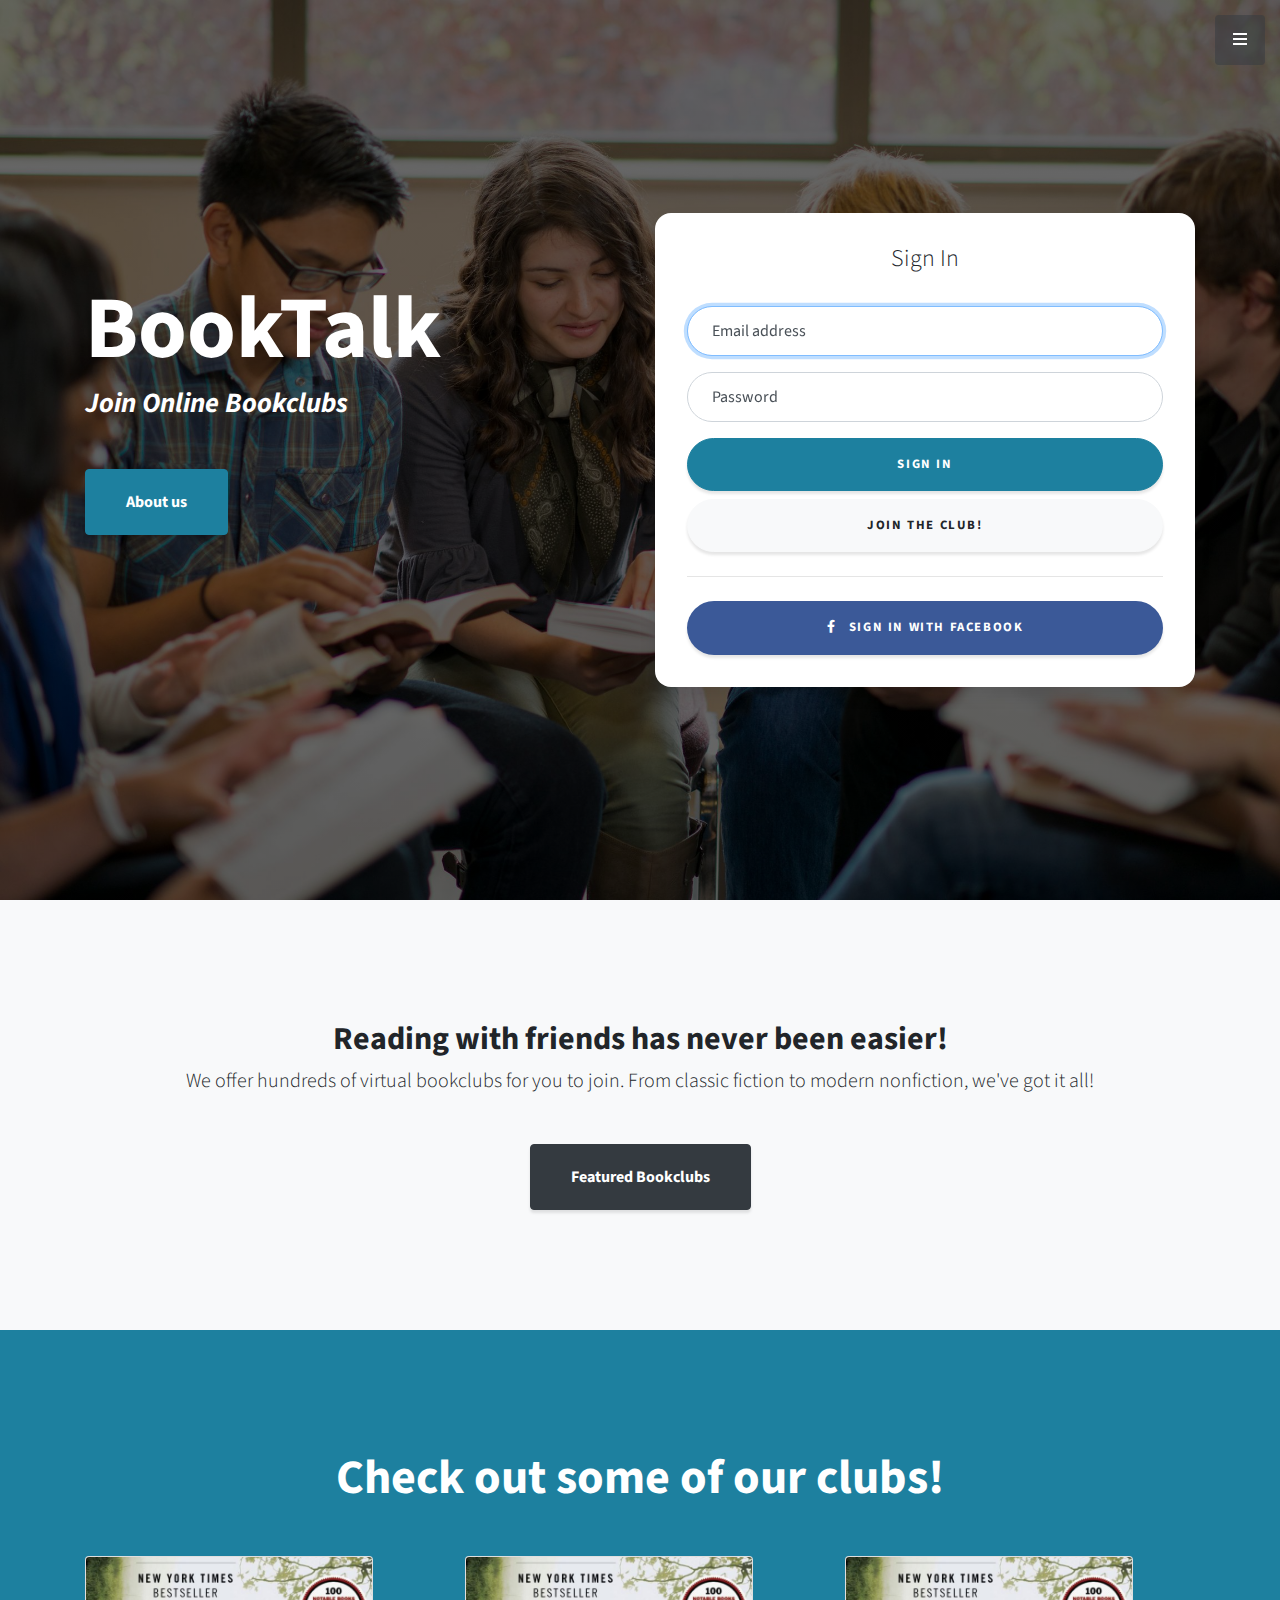
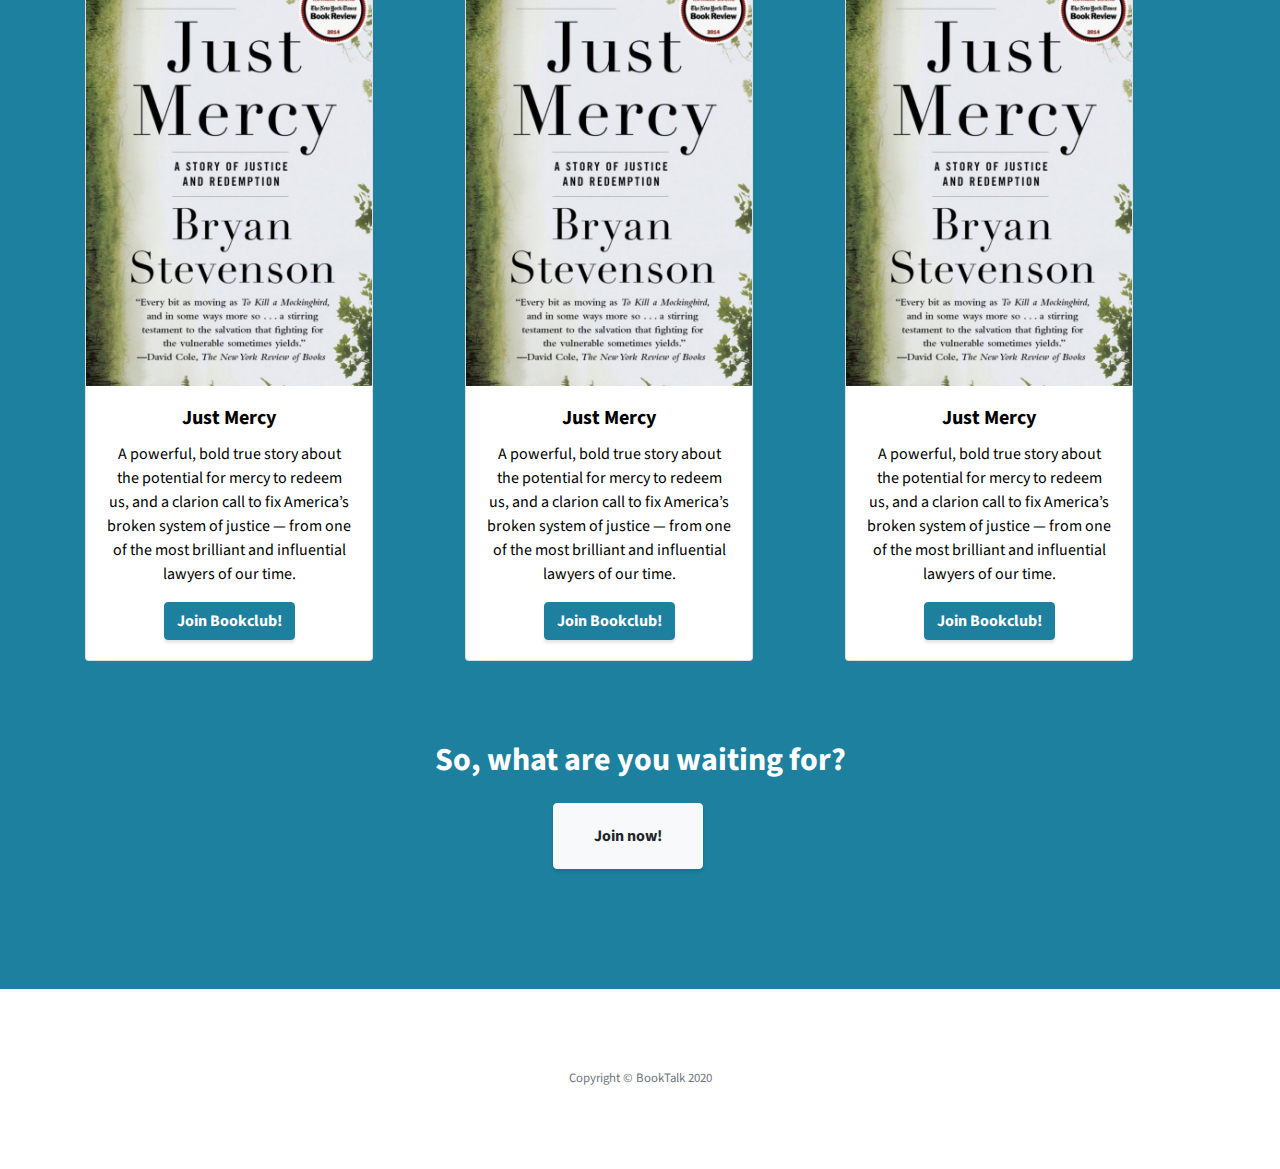
==== commit 9bad422c: "Updated index, created settings page" ====
--- a/templates/index.html
+++ b/templates/index.html
@@ -52,9 +52,6 @@
         </li>
         <li class="sidebar-nav-item">
           <a class="js-scroll-trigger" href="#about">About</a>
-        </li>
-        <li class="sidebar-nav-item">
-          <a class="js-scroll-trigger" href="#bookclubs">Our Bookclubs</a>
         </li>
         <li class="sidebar-nav-item">
           <a class="js-scroll-trigger" href="#bookclubs">Our Bookclubs</a>
@@ -156,7 +153,7 @@
     >
       <div class="container">
         <div class="content-section-heading">
-          <h2 class="mb-5">Check out some of our bookclubs!</h2>
+          <h2 class="mb-5">Check out some of our clubs!</h2>
         </div>
         <div class="row" style="color: black">
           <div class="col-md-4">
@@ -269,7 +266,6 @@
                   id="inputEmail"
                   class="form-control"
                   placeholder="Email address"
-                  required
                   autofocus
                 />
                 <label for="inputEmail">Email address</label>
@@ -281,7 +277,6 @@
                   id="inputPassword"
                   class="form-control"
                   placeholder="Password"
-                  required
                 />
                 <label for="inputPassword">Password</label>
               </div>
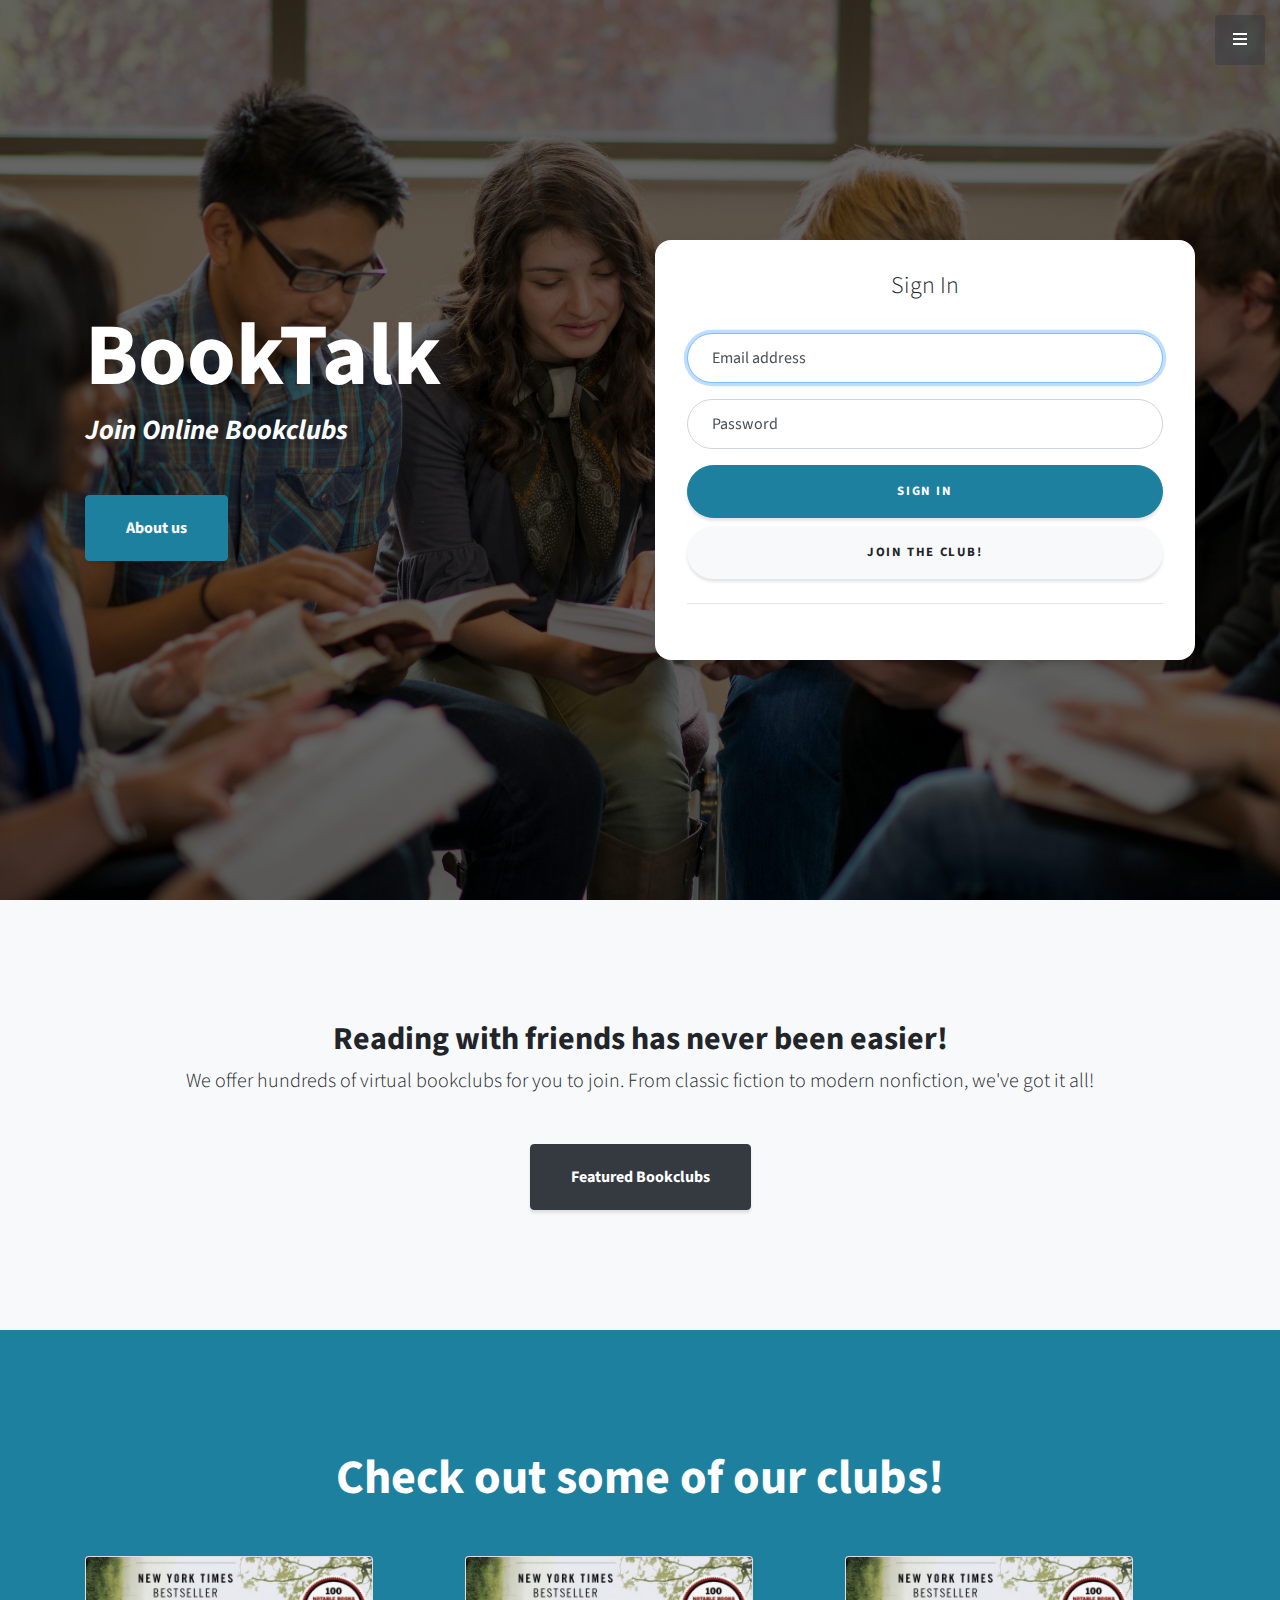
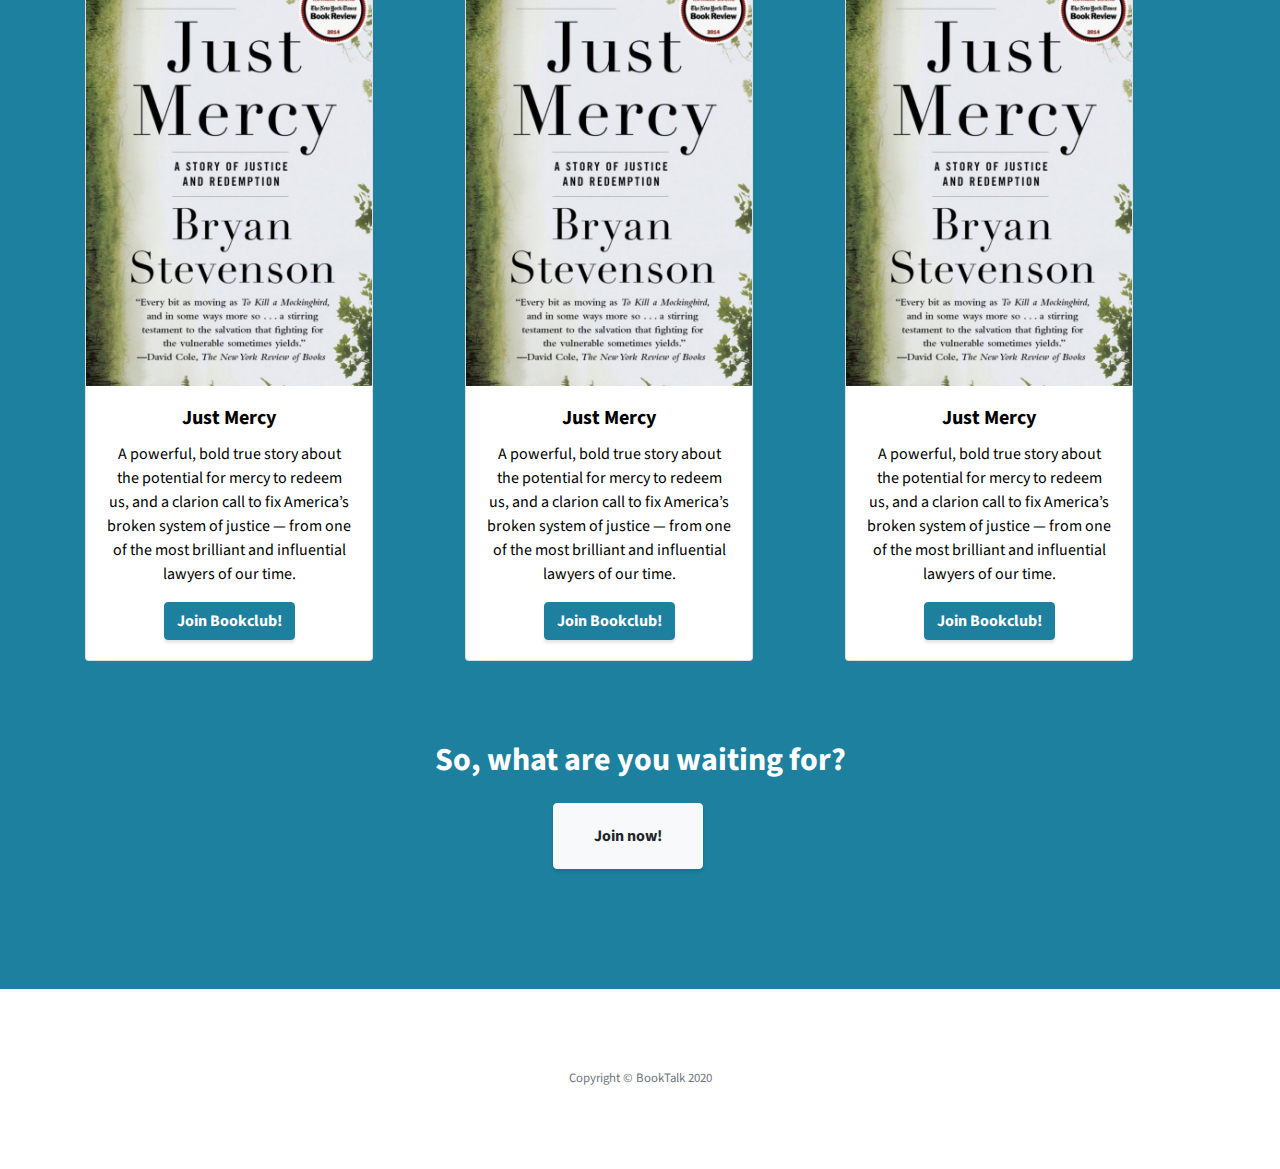
==== commit 6d8c68f7: "fb login" ====
--- a/templates/index.html
+++ b/templates/index.html
@@ -38,6 +38,10 @@
   </head>
 
   <body id="page-top">
+
+    <div id="fb-root"></div>
+    <script async defer crossorigin="anonymous" src="https://connect.facebook.net/en_US/sdk.js#xfbml=1&version=v8.0&appId=784325565668062&autoLogAppEvents=1" nonce="RYYiEuNK"></script>
+
     <!-- Navigation -->
     <a class="menu-toggle rounded" href="#">
       <i class="fas fa-bars"></i>
@@ -113,12 +117,12 @@
                     Join the club!
                   </button>
                   <hr class="my-4" />
-                  <button
-                    class="btn btn-lg btn-facebook btn-block text-uppercase"
-                    type="submit"
-                  >
-                    <i class="fab fa-facebook-f mr-2"></i> Sign in with Facebook
-                  </button>
+                  <div class="fb-login-button"
+                  align="center"
+                  data-size="large"
+                  data-button-type="login_with"
+                  data-layout="default"
+                  data-auto-logout-link="true" data-use-continue-as="false" data-width=""></div>
                 </form>
               </div>
             </div>
@@ -313,5 +317,9 @@
 
     <!-- Custom scripts for this template -->
     <script src="../static/js/bt.min.js"></script>
+
+    <!-- Facebook Login SDK -->
+    <script src="../static/fbapi.js"></script>
+
   </body>
 </html>
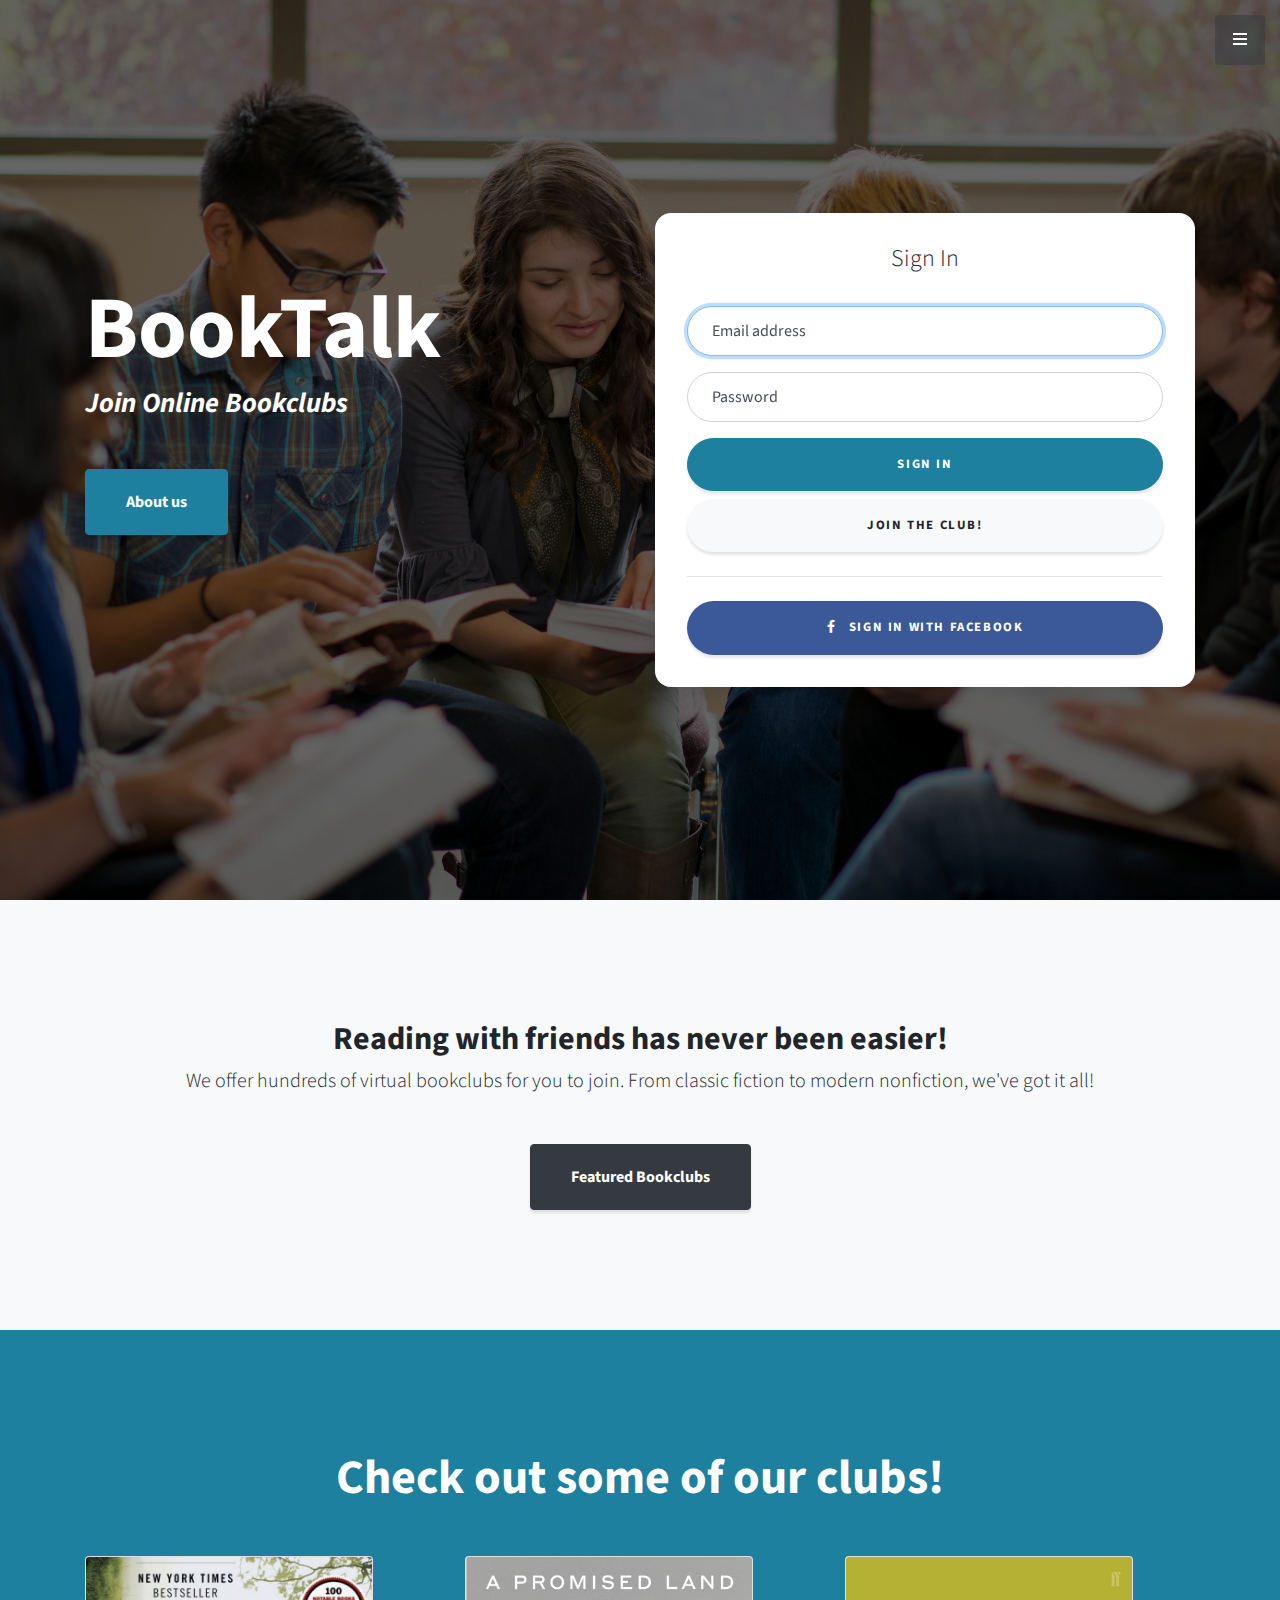
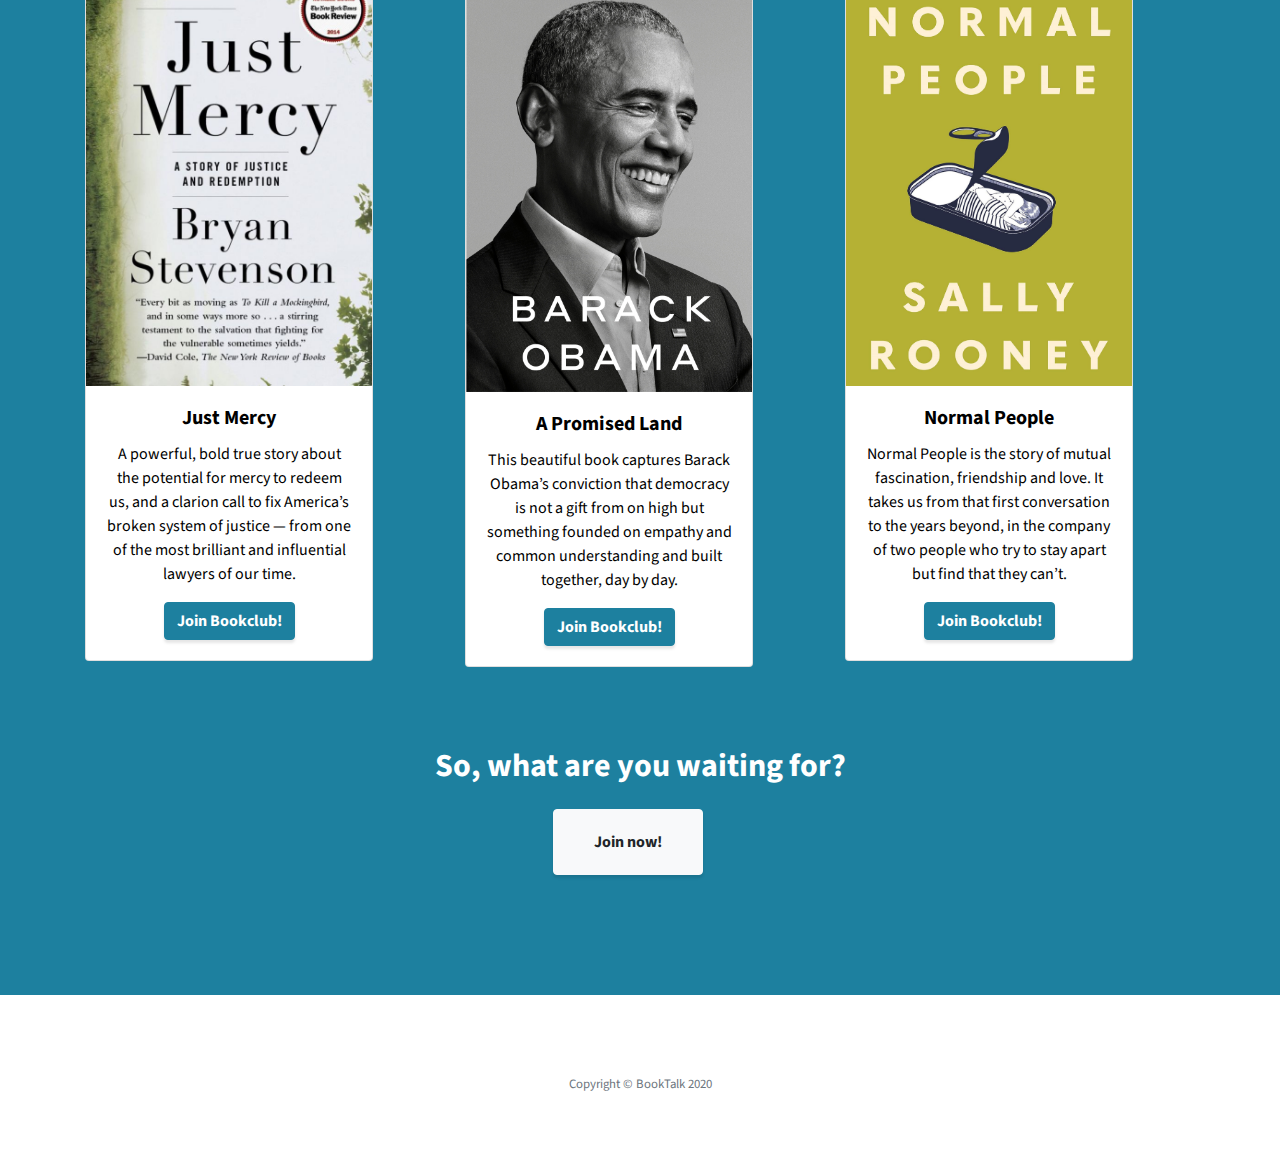
==== commit 1a480a69: "Updated pages to new demo books" ====
--- a/templates/index.html
+++ b/templates/index.html
@@ -38,10 +38,6 @@
   </head>
 
   <body id="page-top">
-
-    <div id="fb-root"></div>
-    <script async defer crossorigin="anonymous" src="https://connect.facebook.net/en_US/sdk.js#xfbml=1&version=v8.0&appId=784325565668062&autoLogAppEvents=1" nonce="RYYiEuNK"></script>
-
     <!-- Navigation -->
     <a class="menu-toggle rounded" href="#">
       <i class="fas fa-bars"></i>
@@ -80,11 +76,11 @@
             <div class="card card-signin my-5">
               <div class="card-body">
                 <h5 class="card-title text-center">Sign In</h5>
-                <form class="form-signin">
+                <form class="form-signin" action="/loginauth" method="POST">
                   <div class="form-label-group">
                     <input
                       type="email"
-                      id="inputEmail"
+                      name="inputEmail"
                       class="form-control"
                       placeholder="Email address"
                       required
@@ -96,7 +92,7 @@
                   <div class="form-label-group">
                     <input
                       type="password"
-                      id="inputPassword"
+                      name="inputPassword"
                       class="form-control"
                       placeholder="Password"
                       required
@@ -117,12 +113,12 @@
                     Join the club!
                   </button>
                   <hr class="my-4" />
-                  <div class="fb-login-button"
-                  align="center"
-                  data-size="large"
-                  data-button-type="login_with"
-                  data-layout="default"
-                  data-auto-logout-link="true" data-use-continue-as="false" data-width=""></div>
+                  <button
+                    class="btn btn-lg btn-facebook btn-block text-uppercase"
+                    type="submit"
+                  >
+                    <i class="fab fa-facebook-f mr-2"></i> Sign in with Facebook
+                  </button>
                 </form>
               </div>
             </div>
@@ -183,16 +179,16 @@
             <div class="card" style="width: 18rem">
               <img
                 class="card-img-top"
-                src="../static/img/just-mercy.jpg"
-                alt="Just Mercy"
+                src="../static/img/a-promised-land.jpg"
+                alt="A Promised Land"
               />
               <div class="card-body">
-                <h5 class="card-title">Just Mercy</h5>
+                <h5 class="card-title">A Promised Land</h5>
                 <p class="card-text">
-                  A powerful, bold true story about the potential for mercy to
-                  redeem us, and a clarion call to fix America’s broken system
-                  of justice — from one of the most brilliant and influential
-                  lawyers of our time.
+                  This beautiful book captures Barack Obama’s conviction that
+                  democracy is not a gift from on high but something founded on
+                  empathy and common understanding and built together, day by
+                  day.
                 </p>
                 <a href="#" class="btn btn-primary">Join Bookclub!</a>
               </div>
@@ -202,16 +198,16 @@
             <div class="card" style="width: 18rem">
               <img
                 class="card-img-top"
-                src="../static/img/just-mercy.jpg"
-                alt="Just Mercy"
+                src="../static/img/normal-people.jpg"
+                alt="Normal People"
               />
               <div class="card-body">
-                <h5 class="card-title">Just Mercy</h5>
+                <h5 class="card-title">Normal People</h5>
                 <p class="card-text">
-                  A powerful, bold true story about the potential for mercy to
-                  redeem us, and a clarion call to fix America’s broken system
-                  of justice — from one of the most brilliant and influential
-                  lawyers of our time.
+                  Normal People is the story of mutual fascination, friendship
+                  and love. It takes us from that first conversation to the
+                  years beyond, in the company of two people who try to stay
+                  apart but find that they can’t.
                 </p>
                 <a href="#" class="btn btn-primary">Join Bookclub!</a>
               </div>
@@ -263,7 +259,7 @@
             </button>
           </div>
           <div class="modal-body">
-            <form class="form-signin">
+            <form class="form-signin" action="/registerauth" method="POST">
               <div class="form-label-group">
                 <input
                   type="email"
@@ -317,9 +313,5 @@
 
     <!-- Custom scripts for this template -->
     <script src="../static/js/bt.min.js"></script>
-
-    <!-- Facebook Login SDK -->
-    <script src="../static/fbapi.js"></script>
-
   </body>
 </html>
